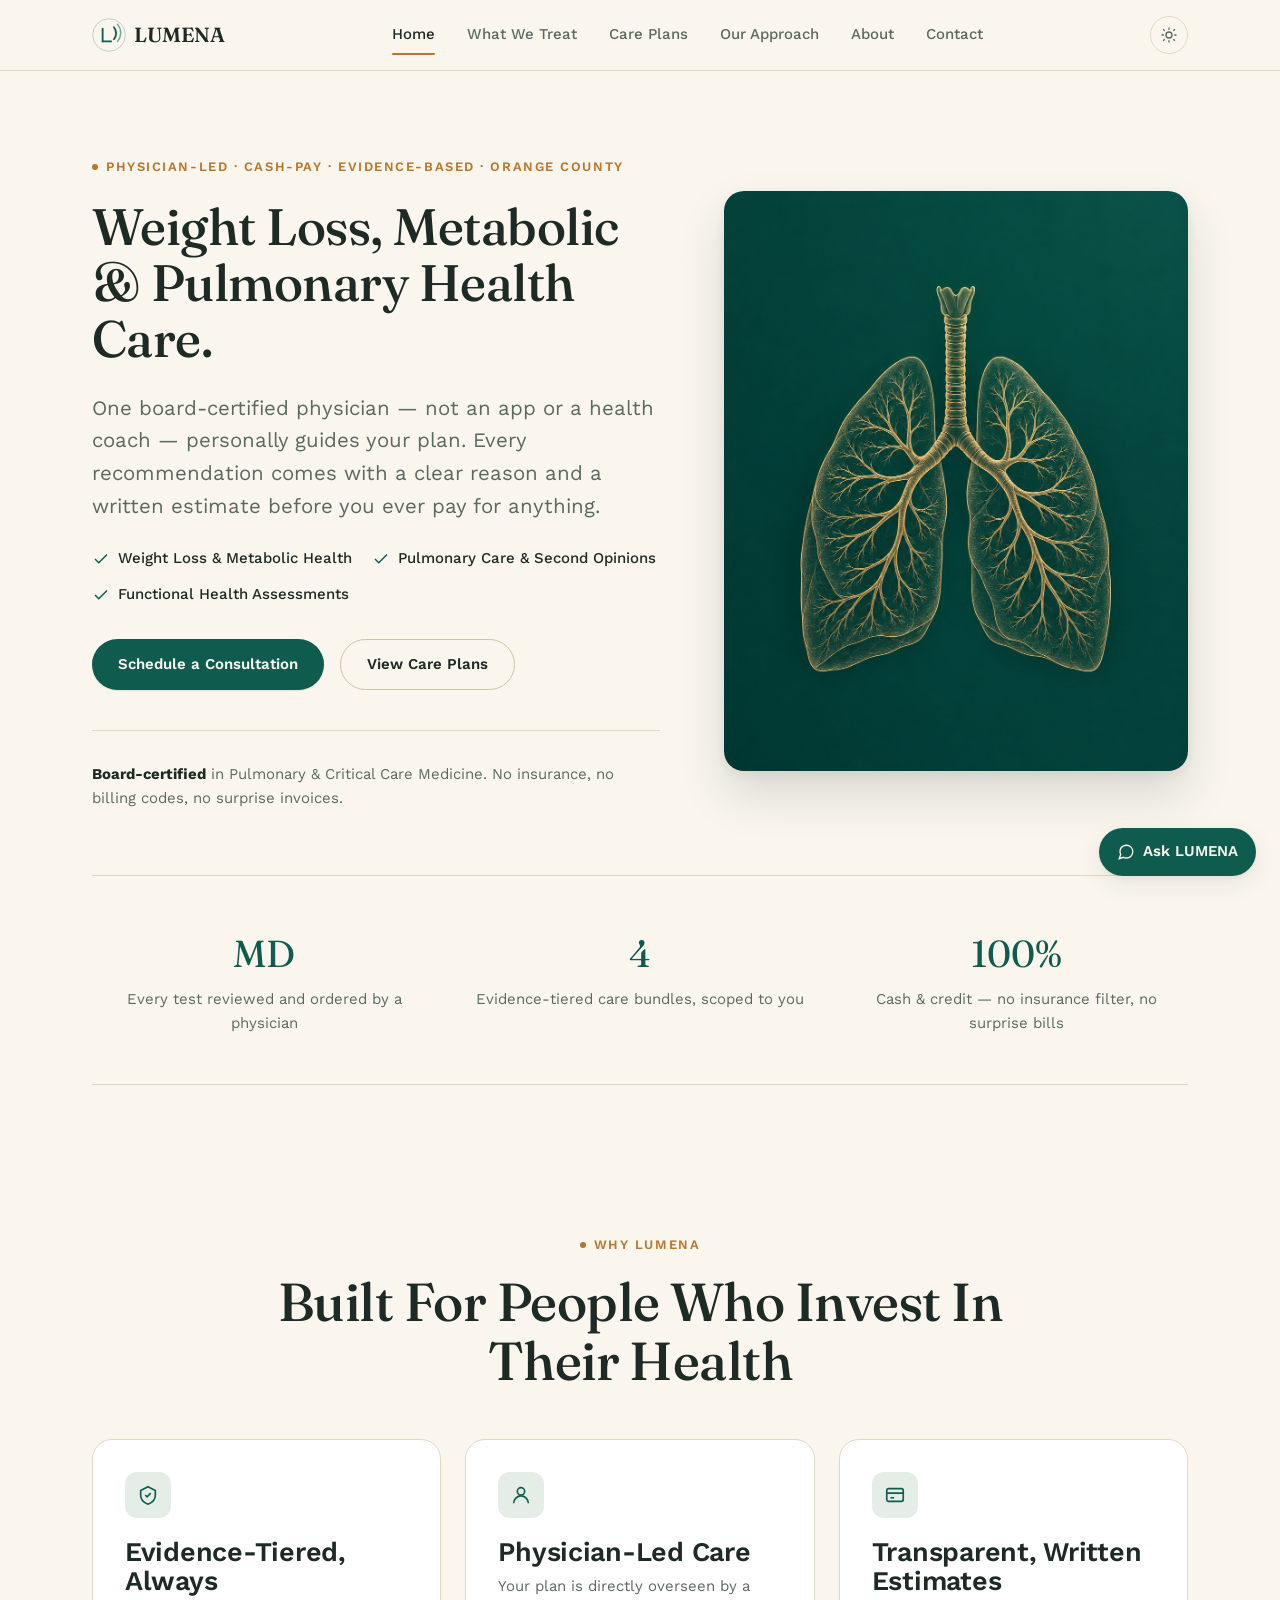
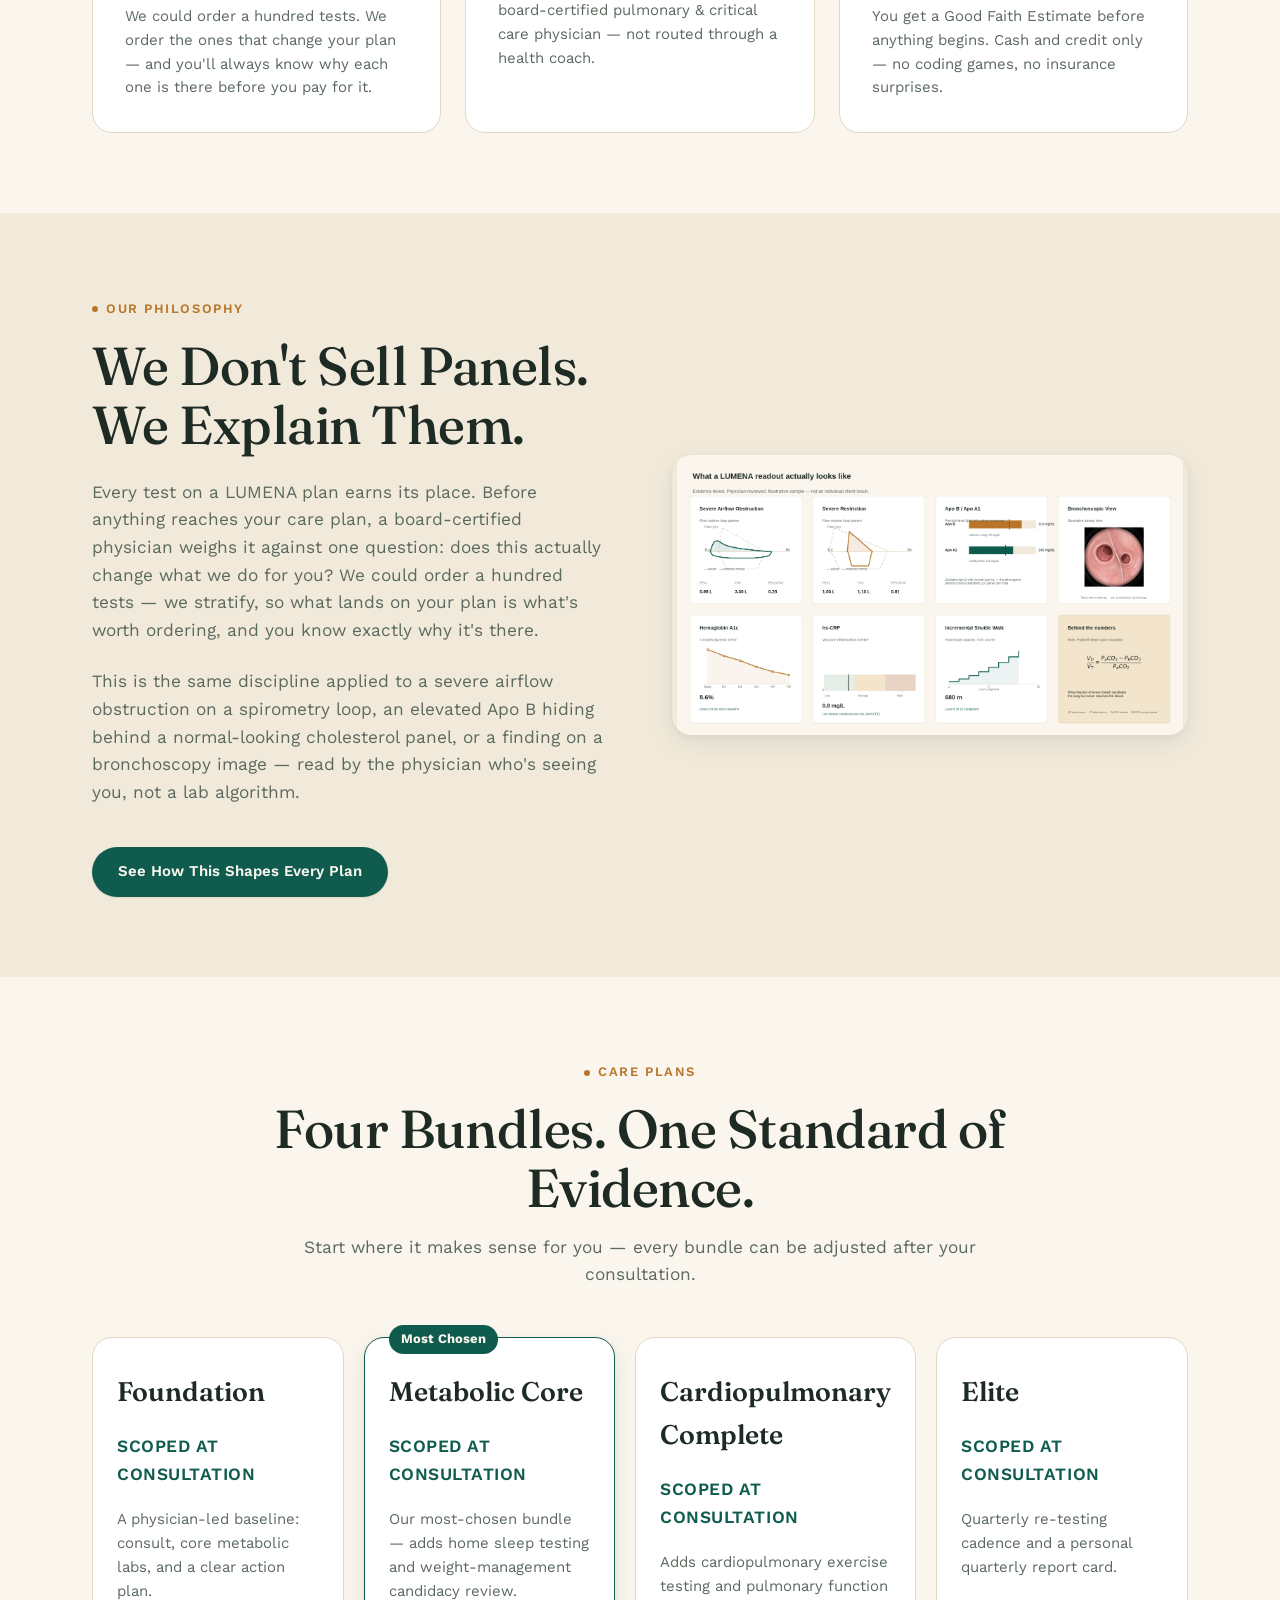
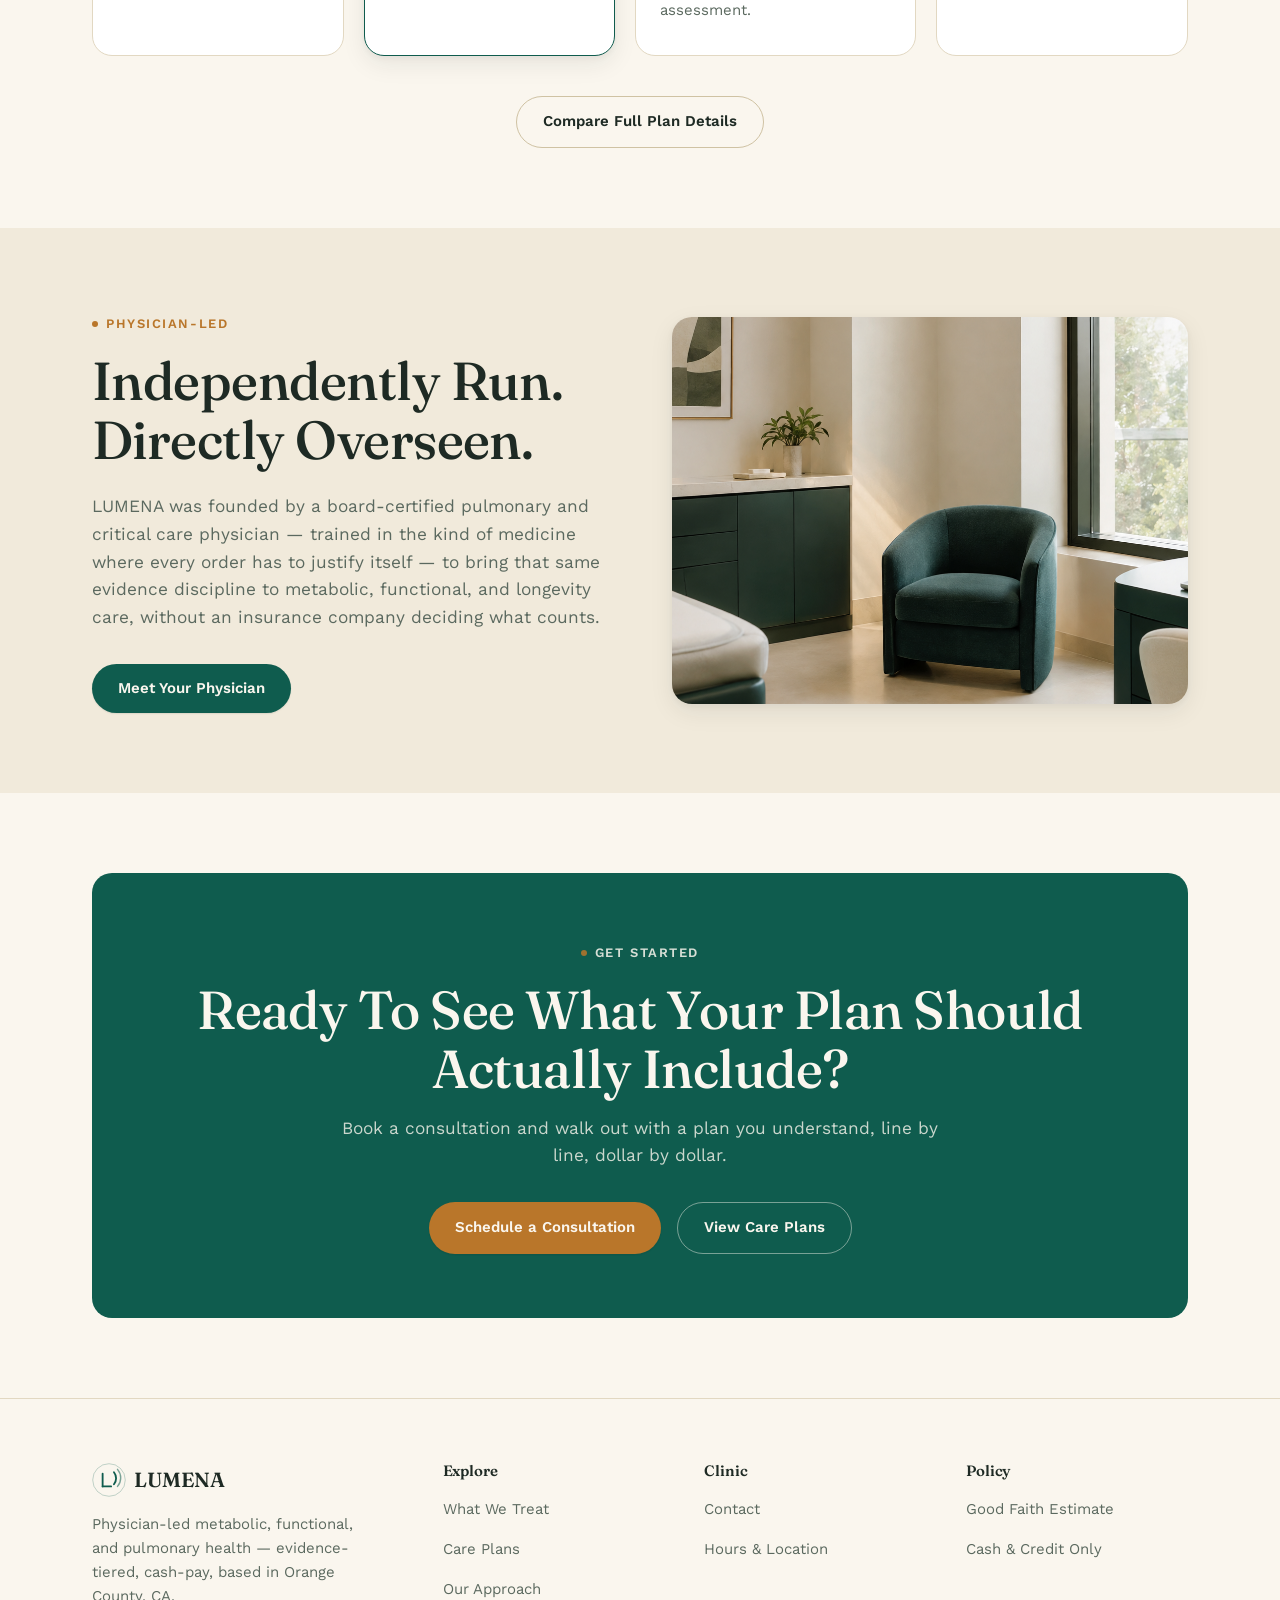
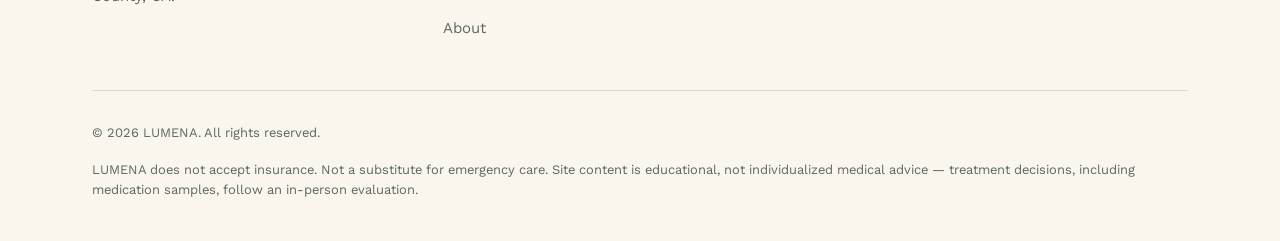
==== index.html @ ce904d89 "Remove overpromised 'priority scheduling & direct physician access' claim from Elite plan (homepage " ====
<!DOCTYPE html>
<html lang="en">
<head>
<meta charset="UTF-8">
<meta name="viewport" content="width=device-width, initial-scale=1.0">
<title>LUMENA — MD-Led, Evidence-Tiered Metabolic &amp; Pulmonary Health, Orange County</title>
<meta name="description" content="LUMENA is a physician-led, cash-pay metabolic, functional, and pulmonary health clinic in Orange County, CA. Every test is reviewed by a physician and has to earn its place on your plan — evidence-tiered, never a blanket panel.">
<link rel="icon" href="data:image/svg+xml,%3Csvg xmlns='http://www.w3.org/2000/svg' viewBox='0 0 48 48'%3E%3Crect width='48' height='48' rx='10' fill='%230F5C4E'/%3E%3Cpath d='M15 33V15' stroke='%23FAF6EE' stroke-width='3' stroke-linecap='round'/%3E%3Cpath d='M15 33H27' stroke='%23FAF6EE' stroke-width='3' stroke-linecap='round'/%3E%3Cpath d='M31 13c4 5 4 12 0 17' stroke='%23FAF6EE' stroke-width='3' stroke-linecap='round'/%3E%3Cpath d='M36 9c6 7 6 17 0 24' stroke='%23FAF6EE' stroke-width='2.4' stroke-linecap='round' opacity='.6'/%3E%3C/svg%3E">
<link rel="preconnect" href="https://fonts.googleapis.com">
<link rel="preconnect" href="https://fonts.gstatic.com" crossorigin>
<link rel="stylesheet" href="./base.css">
<link rel="stylesheet" href="./style.css">
</head>
<body>
<a href="#main" class="skip-link">Skip to content</a>

<header class="site-header">
  <div class="container nav">
    <a href="./index.html" class="brand" aria-label="LUMENA home">
      <svg viewBox="0 0 48 48" fill="none" aria-hidden="true"><circle cx="24" cy="24" r="23" stroke="currentColor" stroke-width="1.4" opacity="0.25"/><path d="M15 33V15" stroke="currentColor" stroke-width="2.6" stroke-linecap="round"/><path d="M15 33H27" stroke="currentColor" stroke-width="2.6" stroke-linecap="round"/><path d="M31 13c4 5 4 12 0 17" stroke="currentColor" stroke-width="2.6" stroke-linecap="round"/><path d="M36 9c6 7 6 17 0 24" stroke="currentColor" stroke-width="2" stroke-linecap="round" opacity="0.55"/></svg>
      LUMENA
    </a>
    <nav class="nav-links" aria-label="Primary">
      <a href="./index.html" aria-current="page">Home</a>
      <a href="./programs.html">What We Treat</a>
      <a href="./services.html">Care Plans</a>
      <a href="./approach.html">Our Approach</a>
      <a href="./about.html">About</a>
      <a href="./contact.html">Contact</a>
    </nav>
    <div class="nav-right">
      <button class="theme-toggle" aria-label="Toggle dark mode">
        <svg class="icon-sun" viewBox="0 0 24 24" fill="none" stroke="currentColor" stroke-width="1.8"><circle cx="12" cy="12" r="4"/><path d="M12 2v3M12 19v3M4.2 4.2l2.1 2.1M17.7 17.7l2.1 2.1M2 12h3M19 12h3M4.2 19.8l2.1-2.1M17.7 6.3l2.1-2.1"/></svg>
        <svg class="icon-moon" viewBox="0 0 24 24" fill="none" stroke="currentColor" stroke-width="1.8"><path d="M21 12.5A8.5 8.5 0 1 1 11.5 3a7 7 0 0 0 9.5 9.5Z"/></svg>
      </button>
      <button class="nav-toggle" aria-label="Toggle menu">
        <svg viewBox="0 0 24 24" fill="none" stroke="currentColor" stroke-width="1.8"><path d="M3 6h18M3 12h18M3 18h18"/></svg>
      </button>
    </div>
  </div>
</header>

<main id="main">

  <!-- HERO -->
  <section class="hero">
    <div class="container hero-grid">
      <div>
        <span class="eyebrow">Physician-Led · Cash-Pay · Evidence-Based · Orange County</span>
        <h1 style="font-size: clamp(2.1rem, 1.6rem + 2vw, 3.2rem);">Weight Loss, Metabolic &amp; Pulmonary Health Care.</h1>
        <p class="lede">One board-certified physician — not an app or a health coach — personally guides your plan. Every recommendation comes with a clear reason and a written estimate before you ever pay for anything.</p>
        <ul class="hero-focus">
          <li><svg viewBox="0 0 24 24" fill="none" stroke="currentColor" stroke-width="2"><path d="M20 6L9 17l-5-5"/></svg>Weight Loss &amp; Metabolic Health</li>
          <li><svg viewBox="0 0 24 24" fill="none" stroke="currentColor" stroke-width="2"><path d="M20 6L9 17l-5-5"/></svg>Pulmonary Care &amp; Second Opinions</li>
          <li><svg viewBox="0 0 24 24" fill="none" stroke="currentColor" stroke-width="2"><path d="M20 6L9 17l-5-5"/></svg>Functional Health Assessments</li>
        </ul>
        <div class="hero-actions">
          <a href="./contact.html" class="btn btn-primary">Schedule a Consultation</a>
          <a href="./services.html" class="btn btn-ghost">View Care Plans</a>
        </div>
        <div class="hero-note">
          <span><strong>Board-certified</strong> in Pulmonary &amp; Critical Care Medicine. No insurance, no billing codes, no surprise invoices.</span>
        </div>
      </div>
      <div class="hero-visual">
        <img src="./assets/hero-lung-art.png" alt="Elegant gold line-art illustration of the human lungs and bronchial tree on a deep teal background" loading="eager">
      </div>
    </div>
  </section>

  <!-- STATS -->
  <section style="padding-block: 0 var(--space-16);">
    <div class="container">
      <div class="stat-strip">
        <div class="stat"><div class="stat-num">MD</div><div class="stat-label">Every test reviewed and ordered by a physician</div></div>
        <div class="stat"><div class="stat-num">4</div><div class="stat-label">Evidence-tiered care bundles, scoped to you</div></div>
        <div class="stat"><div class="stat-num">100%</div><div class="stat-label">Cash &amp; credit — no insurance filter, no surprise bills</div></div>
      </div>
    </div>
  </section>

  <!-- WHY LUMENA -->
  <section>
    <div class="container">
      <div class="section-head center">
        <span class="eyebrow">Why LUMENA</span>
        <h2>Built For People Who Invest In Their Health</h2>
      </div>
      <div class="card-grid">
        <div class="info-card reveal">
          <div class="icon-wrap"><svg viewBox="0 0 24 24" fill="none" stroke="currentColor" stroke-width="1.8"><path d="M9 12l2 2 4-4M12 3l8 4v5c0 5-3.5 8.5-8 10-4.5-1.5-8-5-8-10V7l8-4Z"/></svg></div>
          <h3>Evidence-Tiered, Always</h3>
          <p>We could order a hundred tests. We order the ones that change your plan — and you'll always know why each one is there before you pay for it.</p>
        </div>
        <div class="info-card reveal">
          <div class="icon-wrap"><svg viewBox="0 0 24 24" fill="none" stroke="currentColor" stroke-width="1.8"><circle cx="12" cy="8" r="4"/><path d="M4 21c0-4.4 3.6-8 8-8s8 3.6 8 8"/></svg></div>
          <h3>Physician-Led Care</h3>
          <p>Your plan is directly overseen by a board-certified pulmonary &amp; critical care physician — not routed through a health coach.</p>
        </div>
        <div class="info-card reveal">
          <div class="icon-wrap"><svg viewBox="0 0 24 24" fill="none" stroke="currentColor" stroke-width="1.8"><rect x="3" y="5" width="18" height="14" rx="2"/><path d="M3 10h18M7 15h4"/></svg></div>
          <h3>Transparent, Written Estimates</h3>
          <p>You get a Good Faith Estimate before anything begins. Cash and credit only — no coding games, no insurance surprises.</p>
        </div>
      </div>
    </div>
  </section>

  <!-- EVIDENCE TIER PHILOSOPHY -->
  <section style="background: var(--surface-2);">
    <div class="container split">
      <div>
        <span class="eyebrow">Our Philosophy</span>
        <h2 class="mt-4">We Don't Sell Panels. We Explain Them.</h2>
        <p class="mt-6">Every test on a LUMENA plan earns its place. Before anything reaches your care plan, a board-certified physician weighs it against one question: does this actually change what we do for you? We could order a hundred tests — we stratify, so what lands on your plan is what's worth ordering, and you know exactly why it's there.</p>
        <p class="mt-6">This is the same discipline applied to a severe airflow obstruction on a spirometry loop, an elevated Apo B hiding behind a normal-looking cholesterol panel, or a finding on a bronchoscopy image — read by the physician who's seeing you, not a lab algorithm.</p>
        <a href="./approach.html" class="btn btn-primary mt-10">See How This Shapes Every Plan</a>
      </div>
      <div class="split-media evidence-visual-media">
        <img src="./assets/evidence-tiers-visual.png" alt="Sample LUMENA evidence-tiered readout showing severe airflow obstruction and severe restriction spirometry loops, an Apo B / Apo A1 panel, a bronchoscopic airway view, hemoglobin A1c trend, hs-CRP, shuttle walk distance, and the Bohr–Enghoff dead-space equation" loading="lazy">
      </div>
    </div>
  </section>

  <!-- PLANS PREVIEW -->
  <section>
    <div class="container">
      <div class="section-head center">
        <span class="eyebrow">Care Plans</span>
        <h2>Four Bundles. One Standard of Evidence.</h2>
        <p class="mt-4" style="margin-inline:auto; text-align:center;">Start where it makes sense for you — every bundle can be adjusted after your consultation.</p>
      </div>
      <div class="plans-grid">
        <div class="plan-card reveal">
          <div class="plan-name">Foundation</div>
          <div class="plan-price">Scoped at consultation</div>
          <p class="plan-desc">A physician-led baseline: consult, core metabolic labs, and a clear action plan.</p>
        </div>
        <div class="plan-card featured reveal">
          <div class="plan-name">Metabolic Core</div>
          <div class="plan-price">Scoped at consultation</div>
          <p class="plan-desc">Our most-chosen bundle — adds home sleep testing and weight-management candidacy review.</p>
        </div>
        <div class="plan-card reveal">
          <div class="plan-name">Cardiopulmonary Complete</div>
          <div class="plan-price">Scoped at consultation</div>
          <p class="plan-desc">Adds cardiopulmonary exercise testing and pulmonary function assessment.</p>
        </div>
        <div class="plan-card reveal">
          <div class="plan-name">Elite</div>
          <div class="plan-price">Scoped at consultation</div>
          <p class="plan-desc">Quarterly re-testing cadence and a personal quarterly report card.</p>
        </div>
      </div>
      <div class="text-center mt-10">
        <a href="./services.html" class="btn btn-ghost">Compare Full Plan Details</a>
      </div>
    </div>
  </section>

  <!-- ABOUT PREVIEW -->
  <section style="background: var(--surface-2);">
    <div class="container split reverse">
      <div class="split-media">
        <img src="./assets/about-room.png" alt="A calm, private consultation room with warm light" loading="lazy">
      </div>
      <div>
        <span class="eyebrow">Physician-Led</span>
        <h2 class="mt-4">Independently Run. Directly Overseen.</h2>
        <p class="mt-6">LUMENA was founded by a board-certified pulmonary and critical care physician — trained in the kind of medicine where every order has to justify itself — to bring that same evidence discipline to metabolic, functional, and longevity care, without an insurance company deciding what counts.</p>
        <a href="./about.html" class="btn btn-primary mt-8">Meet Your Physician</a>
      </div>
    </div>
  </section>

  <!-- CTA -->
  <section>
    <div class="container">
      <div class="cta-band">
        <span class="eyebrow" style="color: var(--on-primary); opacity:0.85;">Get Started</span>
        <h2 class="mt-4">Ready To See What Your Plan Should Actually Include?</h2>
        <p class="mt-4">Book a consultation and walk out with a plan you understand, line by line, dollar by dollar.</p>
        <div class="hero-actions">
          <a href="./contact.html" class="btn btn-accent">Schedule a Consultation</a>
          <a href="./services.html" class="btn btn-ghost">View Care Plans</a>
        </div>
      </div>
    </div>
  </section>

</main>

<footer class="site-footer">
  <div class="container">
    <div class="footer-grid">
      <div class="footer-brand">
        <a href="./index.html" class="brand" aria-label="LUMENA home">
          <svg viewBox="0 0 48 48" fill="none" aria-hidden="true"><circle cx="24" cy="24" r="23" stroke="currentColor" stroke-width="1.4" opacity="0.25"/><path d="M15 33V15" stroke="currentColor" stroke-width="2.6" stroke-linecap="round"/><path d="M15 33H27" stroke="currentColor" stroke-width="2.6" stroke-linecap="round"/><path d="M31 13c4 5 4 12 0 17" stroke="currentColor" stroke-width="2.6" stroke-linecap="round"/><path d="M36 9c6 7 6 17 0 24" stroke="currentColor" stroke-width="2" stroke-linecap="round" opacity="0.55"/></svg>
          LUMENA
        </a>
        <p>Physician-led metabolic, functional, and pulmonary health — evidence-tiered, cash-pay, based in Orange County, CA.</p>
      </div>
      <div class="footer-col">
        <h4>Explore</h4>
        <ul>
            <li><a href="./programs.html">What We Treat</a></li>
        <li><a href="./services.html">Care Plans</a></li>
          <li><a href="./approach.html">Our Approach</a></li>
          <li><a href="./about.html">About</a></li>
        </ul>
      </div>
      <div class="footer-col">
        <h4>Clinic</h4>
        <ul>
          <li><a href="./contact.html">Contact</a></li>
          <li><a href="./contact.html#hours">Hours &amp; Location</a></li>
        </ul>
      </div>
      <div class="footer-col">
        <h4>Policy</h4>
        <ul>
          <li><a href="./contact.html#gfe">Good Faith Estimate</a></li>
          <li><span style="font-size: var(--text-sm); color: var(--text-muted);">Cash &amp; Credit Only</span></li>
        </ul>
      </div>
    </div>
    <div class="footer-bottom">
      <span>© <span data-year>2026</span> LUMENA. All rights reserved.</span>
      <span>LUMENA does not accept insurance. Not a substitute for emergency care. Site content is educational, not individualized medical advice — treatment decisions, including medication samples, follow an in-person evaluation.</span>
    </div>
  </div>
</footer>

<script src="./app.js"></script>
<script data-pplx-inline-edit>
(function () {
  if (window === window.top) return;

  const allowedParentOrigins = ["https://www.perplexity.ai","https://perplexity.ai","https://testing.perplexity.ai","https://staging.perplexity.ai","https://*.preview.i.perplexity.ai","http://perplexity.localhost","http://localhost:1420","http://127.0.0.1:1420","http://localhost:3000","http://127.0.0.1:3000","http://localhost:5173","http://127.0.0.1:5173"];
  const MAX_FONT_BYTES = 500 * 1024;
  const MAX_TOTAL_FONT_BYTES = 2 * 1024 * 1024;
  let scrollForwarding = false;
  let scrollRaf = 0;
  let trustedTopOrigin = null;

  // Allow entries like "https://*.preview.i.perplexity.ai" — the wildcard
  // matches a single DNS label (no dots), so "https://*.foo" cannot stretch
  // across multiple labels.
  function matchesAllowedOrigin(origin) {
    if (!origin) return false;
    for (const entry of allowedParentOrigins) {
      if (!entry.includes("*")) {
        if (entry === origin) return true;
        continue;
      }
      const pattern = new RegExp(
        "^" +
          entry.replace(/[.+?^${}()|[\]\\]/g, "\\$&").replace(/\*/g, "[^.]+") +
          "$",
      );
      if (pattern.test(origin)) return true;
    }
    return false;
  }

  // Trust decision: when the sender is same-origin-visible (event.origin is a
  // real origin like https://www.perplexity.ai) we trust event.origin directly.
  // When event.origin is "null" (opaque broker srcdoc), we fall back to the
  // broker's stamped `parentOrigin` to identify the top window. The fallback
  // is claim-only — we rely on the browser's native `targetOrigin` enforcement
  // on the response path (see postToTrustedTop) to ensure replies can't be
  // delivered to anyone but the actual top window of that claimed origin.
  function getTrustedParentOrigin(event) {
    const forwardedParentOrigin =
      typeof event.data.parentOrigin === "string" ? event.data.parentOrigin : null;
    const parentOrigin = event.origin === "null" ? forwardedParentOrigin : event.origin;
    return matchesAllowedOrigin(parentOrigin) ? parentOrigin : null;
  }

  // All responses go to window.top with targetOrigin = the allowlisted origin.
  // An attacker that iframes us inside their own null-origin broker can claim
  // any parentOrigin they like, but the browser will drop the reply whenever
  // the real top's origin doesn't match — so the screenshot never leaves.
  function postToTrustedTop(message) {
    if (!trustedTopOrigin) return;
    try {
      window.top.postMessage(message, trustedTopOrigin);
    } catch (_error) {}
  }

  function inlineAll(original, clone) {
    if (original.nodeType !== 1 || clone.nodeType !== 1) return;

    try {
      const computedStyle = getComputedStyle(original);
      // cssText on a computed style is the serialized declaration in modern
      // Chromium/Safari — a single read beats enumerating ~400 longhand
      // properties. Firefox returns "" here, so we fall back on empty.
      const serialized = computedStyle.cssText;
      if (serialized) {
        clone.style.cssText = serialized;
      } else {
        const parts = new Array(computedStyle.length);
        for (let index = 0; index < computedStyle.length; index += 1) {
          const property = computedStyle[index];
          parts[index] = `${property}:${computedStyle.getPropertyValue(property)};`;
        }
        clone.style.cssText = parts.join("");
      }
    } catch (_error) {}

    const originalChildren = original.children;
    const clonedChildren = clone.children;
    for (
      let index = 0;
      index < originalChildren.length && index < clonedChildren.length;
      index += 1
    ) {
      inlineAll(originalChildren[index], clonedChildren[index]);
    }
  }

  function extractFontUrl(srcValue) {
    const matches = [
      ...srcValue.matchAll(
        /url\(["']?([^"')]+)["']?\)(?:\s*format\(["']?([^"')]+)["']?\))?/gi,
      ),
    ];
    if (matches.length === 0) return null;
    const woff2 = matches.find((m) => m[2] && m[2].toLowerCase().includes("woff2"));
    if (woff2) return woff2[1];
    const woff = matches.find((m) => m[2] && m[2].toLowerCase().includes("woff"));
    if (woff) return woff[1];
    return matches[0][1];
  }

  // Cache resolved font URL -> data URI across captures. Fonts on a page
  // essentially never change, and a batch run emits multiple captures back to
  // back — without this we'd refetch + re-base64 every time.
  const fontDataUriCache = new Map();
  const SRC_DECLARATION_RE = /src\s*:\s*[^;}]+/i;

  async function fetchAsDataUri(url) {
    if (fontDataUriCache.has(url)) return fontDataUriCache.get(url);
    let dataUri = null;
    try {
      const response = await fetch(url, { mode: "cors", credentials: "omit" });
      if (response.ok) {
        const blob = await response.blob();
        if (blob.size <= MAX_FONT_BYTES) {
          dataUri = await new Promise((resolve) => {
            const reader = new FileReader();
            reader.onloadend = () =>
              resolve(typeof reader.result === "string" ? reader.result : null);
            reader.onerror = () => resolve(null);
            reader.readAsDataURL(blob);
          });
        }
      }
    } catch (_error) {
      dataUri = null;
    }
    fontDataUriCache.set(url, dataUri);
    return dataUri;
  }

  function collectFontFaceRuleTexts() {
    const rules = [];
    for (const sheet of document.styleSheets) {
      let cssRules;
      try {
        cssRules = sheet.cssRules;
      } catch (_error) {
        continue;
      }
      if (!cssRules) continue;
      for (const rule of cssRules) {
        const cssText = rule.cssText || "";
        if (cssText.startsWith("@font-face")) rules.push(cssText);
      }
    }
    return rules;
  }

  async function buildInlinedFontCss() {
    const ruleTexts = collectFontFaceRuleTexts();
    if (ruleTexts.length === 0) return null;

    const resolved = ruleTexts.map((cssText) => {
      if (!SRC_DECLARATION_RE.test(cssText)) return null;
      const srcMatch = cssText.match(/src\s*:\s*([^;}]+)[;}]/i);
      if (!srcMatch) return null;
      const url = extractFontUrl(srcMatch[1]);
      if (!url) return null;
      try {
        return { cssText, url: new URL(url, document.baseURI).href };
      } catch (_error) {
        return null;
      }
    });

    const dataUris = await Promise.all(
      resolved.map((entry) => (entry ? fetchAsDataUri(entry.url) : Promise.resolve(null))),
    );

    const inlined = [];
    let totalBytes = 0;
    for (let index = 0; index < resolved.length; index += 1) {
      const entry = resolved[index];
      const dataUri = dataUris[index];
      if (!entry || !dataUri) continue;
      const approxBytes = dataUri.length * 0.75;
      if (totalBytes + approxBytes > MAX_TOTAL_FONT_BYTES) break;
      totalBytes += approxBytes;
      inlined.push(entry.cssText.replace(SRC_DECLARATION_RE, `src: url("${dataUri}")`));
    }
    return inlined.length > 0 ? inlined.join("\n") : null;
  }

  function stripExternal(clone) {
    const images = clone.querySelectorAll("img");
    for (let index = 0; index < images.length; index += 1) {
      const src = images[index].getAttribute("src");
      if (src && !src.startsWith("data:")) images[index].removeAttribute("src");
    }

    const elements = clone.querySelectorAll("*");
    for (let index = 0; index < elements.length; index += 1) {
      const style = elements[index].style.cssText;
      if (style && style.includes("url(")) {
        elements[index].style.cssText = style.replace(
          /url\(["']?(?!data:)[^)"']*["']?\)/gi,
          "none",
        );
      }
    }
  }

  function emitScroll() {
    scrollRaf = 0;
    if (!scrollForwarding) return;
    postToTrustedTop({
      type: "INLINE_EDIT_SCROLL",
      scrollX: window.scrollX,
      scrollY: window.scrollY,
    });
  }

  window.addEventListener(
    "scroll",
    function () {
      if (!scrollForwarding || scrollRaf) return;
      scrollRaf = requestAnimationFrame(emitScroll);
    },
    { passive: true, capture: true },
  );

  async function handleCaptureRequest(event) {
    const requestId = event.data.requestId;
    const scrollX = window.scrollX;
    const scrollY = window.scrollY;
    const width = window.innerWidth;
    const height = window.innerHeight;

    function postResult(dataUrl) {
      postToTrustedTop({
        type: "INLINE_EDIT_SCREENSHOT_RESULT",
        requestId,
        dataUrl,
        scrollX,
        scrollY,
      });
    }

    try {
      // Wait for any pending web fonts to resolve so both inline metrics and
      // the @font-face inlining below see the same loaded faces.
      if (document.fonts && document.fonts.ready) {
        try {
          await document.fonts.ready;
        } catch (_error) {}
      }

      const clone = document.documentElement.cloneNode(true);
      inlineAll(document.documentElement, clone);

      const removedNodes = clone.querySelectorAll("script,link[rel=\"stylesheet\"],style");
      for (let index = 0; index < removedNodes.length; index += 1) {
        removedNodes[index].remove();
      }

      stripExternal(clone);

      // Re-embed web fonts as data-URI @font-face rules so the SVG rasterizer
      // can resolve them — external font URLs aren't fetched during
      // foreignObject rendering, which would otherwise force a fallback face
      // and change text metrics.
      const inlinedFontCss = await buildInlinedFontCss();
      if (inlinedFontCss) {
        const styleEl = document.createElement("style");
        styleEl.textContent = inlinedFontCss;
        const head = clone.querySelector("head");
        if (head) head.appendChild(styleEl);
        else clone.insertBefore(styleEl, clone.firstChild);
      }

      const html = new XMLSerializer().serializeToString(clone);
      const svg =
        `<svg xmlns="http://www.w3.org/2000/svg" width="${width}" height="${height}">` +
        '<foreignObject width="100%" height="100%">' +
        `<div xmlns="http://www.w3.org/1999/xhtml" style="width:${width}px;height:${height}px;overflow:hidden">` +
        `<div style="position:relative;left:-${scrollX}px;top:-${scrollY}px">` +
        html +
        "</div></div></foreignObject></svg>";
      const svgUrl = `data:image/svg+xml;charset=utf-8,${encodeURIComponent(svg)}`;
      const image = new Image();
      image.onload = function () {
        const canvas = document.createElement("canvas");
        canvas.width = width;
        canvas.height = height;
        canvas.getContext("2d").drawImage(image, 0, 0);
        postResult(canvas.toDataURL("image/png"));
      };
      image.onerror = function () {
        postResult(null);
      };
      image.src = svgUrl;
    } catch (_error) {
      postResult(null);
    }
  }

  window.addEventListener("message", function (event) {
    if (!event.data) return;
    // Only accept messages from the direct parent frame. Blocks sibling /
    // unrelated-window postMessage senders that could otherwise reach us.
    if (event.source !== window.parent) return;

    const trustedParentOrigin = getTrustedParentOrigin(event);
    if (!trustedParentOrigin) return;
    trustedTopOrigin = trustedParentOrigin;

    if (event.data.type === "INLINE_EDIT_SCROLL_START") {
      scrollForwarding = true;
      emitScroll();
      return;
    }

    if (event.data.type === "INLINE_EDIT_SCROLL_STOP") {
      scrollForwarding = false;
      if (scrollRaf) cancelAnimationFrame(scrollRaf);
      scrollRaf = 0;
      return;
    }

    if (event.data.type !== "INLINE_EDIT_CAPTURE_REQUEST") return;

    handleCaptureRequest(event);
  });
})();


</script></body>
</html>
---- base.css ----
/* ===== Base Reset & Foundations ===== */
*, *::before, *::after { box-sizing: border-box; margin: 0; padding: 0; }
html { -webkit-text-size-adjust: 100%; scroll-behavior: smooth; }
body { min-height: 100vh; text-rendering: optimizeLegibility; -webkit-font-smoothing: antialiased; }
img, picture, video, svg { display: block; max-width: 100%; }
img { height: auto; }
a { color: inherit; text-decoration: none; }
button { font: inherit; color: inherit; background: none; border: none; cursor: pointer; }
ul, ol { list-style: none; }
input, textarea { font: inherit; color: inherit; }
:focus-visible { outline: 2px solid var(--primary); outline-offset: 3px; border-radius: 4px; }
.visually-hidden {
  position: absolute; width: 1px; height: 1px; padding: 0; margin: -1px;
  overflow: hidden; clip: rect(0,0,0,0); white-space: nowrap; border: 0;
}
.skip-link {
  position: absolute; left: -9999px; top: 0; z-index: 200;
  background: var(--primary); color: var(--on-primary); padding: 10px 18px; border-radius: 0 0 8px 0;
}
.skip-link:focus { left: 0; }
@media (prefers-reduced-motion: reduce) {
  *, *::before, *::after { animation-duration: 0.01ms !important; animation-iteration-count: 1 !important; transition-duration: 0.01ms !important; scroll-behavior: auto !important; }
}
---- style.css ----
/* ===================================================================
   LUMENA — Design Tokens & Components
   =================================================================== */

@import url('https://fonts.googleapis.com/css2?family=Fraunces:ital,opsz,wght@0,9..144,300;0,9..144,400;0,9..144,500;0,9..144,600;0,9..144,700;1,9..144,400;1,9..144,500&family=Work+Sans:wght@400;500;600;700&display=swap');

:root {
  /* ---- Type ---- */
  --font-display: 'Fraunces', 'Iowan Old Style', Georgia, serif;
  --font-body: 'Work Sans', -apple-system, BlinkMacSystemFont, sans-serif;

  --text-xs: clamp(0.76rem, 0.73rem + 0.1vw, 0.82rem);
  --text-sm: clamp(0.87rem, 0.84rem + 0.12vw, 0.94rem);
  --text-base: clamp(1rem, 0.96rem + 0.15vw, 1.08rem);
  --text-lg: clamp(1.15rem, 1.08rem + 0.25vw, 1.3rem);
  --text-xl: clamp(1.4rem, 1.28rem + 0.5vw, 1.7rem);
  --text-2xl: clamp(1.8rem, 1.55rem + 1vw, 2.4rem);
  --text-3xl: clamp(2.3rem, 1.9rem + 1.8vw, 3.4rem);
  --text-hero: clamp(2.8rem, 2.2rem + 3vw, 4.6rem);

  --leading-tight: 1.1;
  --leading-snug: 1.3;
  --leading-normal: 1.6;
  --leading-relaxed: 1.75;

  /* ---- Spacing (4px base) ---- */
  --space-1: 4px;  --space-2: 8px;  --space-3: 12px; --space-4: 16px;
  --space-5: 20px; --space-6: 24px; --space-8: 32px; --space-10: 40px;
  --space-12: 48px; --space-16: 64px; --space-20: 80px; --space-24: 96px;
  --space-32: 128px;

  --radius-sm: 6px; --radius-md: 12px; --radius-lg: 20px; --radius-full: 999px;

  --container-w: 1160px;

  --ease: cubic-bezier(0.16, 1, 0.3, 1);

  /* ---- Color — Light (default) ---- */
  --bg: #FAF6EE;
  --surface: #FFFFFF;
  --surface-2: #F1EADB;
  --text: #1E2A24;
  --text-muted: #5B695F;
  --border: #E2D8C2;
  --border-strong: #CFC2A3;

  --primary: #0F5C4E;
  --primary-hover: #0B4A3F;
  --primary-tint: #E4EEE7;
  --on-primary: #FAF6EE;

  --accent: #B9762A;
  --accent-hover: #9F6520;
  --accent-tint: #F3E4CC;
  --on-accent: #FAF6EE;

  --shadow-sm: 0 1px 2px rgba(30, 42, 36, 0.06), 0 1px 1px rgba(30, 42, 36, 0.04);
  --shadow-md: 0 8px 24px rgba(30, 42, 36, 0.08), 0 2px 6px rgba(30, 42, 36, 0.05);
  --shadow-lg: 0 24px 48px rgba(30, 42, 36, 0.14), 0 4px 12px rgba(30, 42, 36, 0.06);
}

[data-theme="dark"] {
  --bg: #10160F;
  --surface: #161F1A;
  --surface-2: #1C271F;
  --text: #ECE7DA;
  --text-muted: #A6B0A4;
  --border: #2A362D;
  --border-strong: #3B4A3D;

  --primary: #62B39B;
  --primary-hover: #7FC5AF;
  --primary-tint: #1B2B25;
  --on-primary: #0E1712;

  --accent: #E3A15E;
  --accent-hover: #EDB47A;
  --accent-tint: #2C2318;
  --on-accent: #1B1207;

  --shadow-sm: 0 1px 2px rgba(0, 0, 0, 0.3);
  --shadow-md: 0 8px 24px rgba(0, 0, 0, 0.35);
  --shadow-lg: 0 24px 48px rgba(0, 0, 0, 0.45);
}

body {
  background: var(--bg);
  color: var(--text);
  font-family: var(--font-body);
  font-size: var(--text-base);
  line-height: var(--leading-normal);
  transition: background 0.3s var(--ease), color 0.3s var(--ease);
}

.container {
  width: 100%;
  max-width: var(--container-w);
  margin-inline: auto;
  padding-inline: var(--space-6);
}

@media (min-width: 900px) {
  .container { padding-inline: var(--space-8); }
}

section { padding-block: var(--space-20); }
@media (max-width: 700px) { section { padding-block: var(--space-12); } }

h1, h2, h3, h4 { font-family: var(--font-display); line-height: var(--leading-tight); font-weight: 500; letter-spacing: -0.01em; }
h1 { font-size: var(--text-hero); font-weight: 500; }
h2 { font-size: var(--text-3xl); }
h3 { font-size: var(--text-xl); font-weight: 600; font-family: var(--font-body); }
p { color: var(--text-muted); }
.lede { font-size: var(--text-lg); color: var(--text-muted); max-width: 62ch; }
.eyebrow {
  font-family: var(--font-body); font-size: var(--text-xs); font-weight: 600;
  letter-spacing: 0.12em; text-transform: uppercase; color: var(--accent);
  display: inline-flex; align-items: center; gap: var(--space-2);
}
.eyebrow::before { content: ""; width: 6px; height: 6px; border-radius: 50%; background: var(--accent); }
.prose { max-width: 70ch; }
.prose p + p { margin-top: var(--space-4); }

/* ---- Buttons ---- */
.btn {
  display: inline-flex; align-items: center; justify-content: center; gap: var(--space-2);
  font-weight: 600; font-size: var(--text-sm); padding: 13px 26px; border-radius: var(--radius-full);
  transition: transform 0.2s var(--ease), background 0.2s var(--ease), box-shadow 0.2s var(--ease), border-color 0.2s var(--ease);
  white-space: nowrap;
}
.btn:active { transform: scale(0.97); }
.btn-primary { background: var(--primary); color: var(--on-primary); box-shadow: var(--shadow-sm); }
.btn-primary:hover { background: var(--primary-hover); box-shadow: var(--shadow-md); }
.btn-ghost { background: transparent; color: var(--text); border: 1.5px solid var(--border-strong); }
.btn-ghost:hover { border-color: var(--primary); color: var(--primary); }
.btn-accent { background: var(--accent); color: var(--on-accent); box-shadow: var(--shadow-sm); }
.btn-accent:hover { background: var(--accent-hover); box-shadow: var(--shadow-md); }
.btn-block { width: 100%; }

/* ---- Header / Nav ---- */
.site-header {
  position: sticky; top: 0; z-index: 100; background: color-mix(in srgb, var(--bg) 97%, transparent);
  border-bottom: 1px solid var(--border);
}
.nav {
  display: flex; align-items: center; justify-content: space-between;
  padding-block: var(--space-4);
}
.brand { display: flex; align-items: center; gap: var(--space-2); font-family: var(--font-display); font-size: var(--text-lg); font-weight: 600; color: var(--text); }
.brand svg { width: 34px; height: 34px; color: var(--primary); }
.nav-links { display: flex; align-items: center; gap: var(--space-8); }
.nav-links a { font-size: var(--text-sm); font-weight: 500; color: var(--text-muted); transition: color 0.2s var(--ease); position: relative; }
.nav-links a:hover, .nav-links a[aria-current="page"] { color: var(--text); }
.nav-links a[aria-current="page"]::after { content: ""; position: absolute; left: 0; right: 0; bottom: -8px; height: 2px; background: var(--accent); border-radius: 2px; }
.nav-right { display: flex; align-items: center; gap: var(--space-4); }
.theme-toggle {
  width: 38px; height: 38px; border-radius: 50%; border: 1px solid var(--border);
  display: flex; align-items: center; justify-content: center; color: var(--text-muted);
  transition: border-color 0.2s var(--ease), color 0.2s var(--ease);
}
.theme-toggle:hover { border-color: var(--primary); color: var(--primary); }
.theme-toggle svg { width: 18px; height: 18px; }
.theme-toggle .icon-moon { display: none; }
[data-theme="dark"] .theme-toggle .icon-sun { display: none; }
[data-theme="dark"] .theme-toggle .icon-moon { display: block; }

.nav-toggle { display: none; width: 40px; height: 40px; border-radius: 50%; border: 1px solid var(--border); align-items: center; justify-content: center; }
.nav-toggle svg { width: 20px; height: 20px; }

@media (max-width: 860px) {
  .nav-links {
    position: fixed; inset: 64px 0 0 0; background: var(--bg); flex-direction: column;
    justify-content: flex-start; padding: var(--space-8) var(--space-6); gap: var(--space-6);
    transform: translateY(-8px); opacity: 0; pointer-events: none; transition: opacity 0.25s var(--ease), transform 0.25s var(--ease);
    border-top: 1px solid var(--border);
  }
  .nav-links a { font-size: var(--text-xl); }
  body.menu-open .nav-links { opacity: 1; pointer-events: auto; transform: translateY(0); }
  .nav-toggle { display: flex; }
}

/* ---- Hero ---- */
.hero { padding-block: var(--space-20) var(--space-16); overflow: hidden; }
.hero-grid { display: grid; grid-template-columns: 1.1fr 0.9fr; gap: var(--space-16); align-items: center; }
.hero h1 { margin-block: var(--space-5) var(--space-6); }
.hero-actions { display: flex; gap: var(--space-4); flex-wrap: wrap; margin-top: var(--space-8); }
.hero-visual { position: relative; border-radius: var(--radius-lg); overflow: hidden; box-shadow: var(--shadow-lg); aspect-ratio: 4/5; }
.hero-visual img { width: 100%; height: 100%; object-fit: cover; object-position: 60% 40%; }
.hero-focus { display: flex; flex-wrap: wrap; gap: var(--space-3) var(--space-5); list-style: none; margin: var(--space-6) 0 var(--space-8); padding: 0; }
.hero-focus li { display: flex; align-items: center; gap: var(--space-2); font-size: var(--text-sm); font-weight: 500; color: var(--text); }
.hero-focus svg { width: 18px; height: 18px; color: var(--primary); flex-shrink: 0; }
.hero-note { display: flex; align-items: center; gap: var(--space-3); margin-top: var(--space-10); padding-top: var(--space-8); border-top: 1px solid var(--border); color: var(--text-muted); font-size: var(--text-sm); }
.hero-note strong { color: var(--text); }
@media (max-width: 900px) {
  .hero-grid { grid-template-columns: 1fr; gap: var(--space-10); }
  .hero-visual { order: -1; aspect-ratio: 16/10; }
}

/* ---- Banner (sub-page hero) ---- */
.page-banner { position: relative; padding-block: var(--space-16) var(--space-12); overflow: hidden; }
.page-banner-bg { position: absolute; inset: 0; z-index: -1; }
.page-banner-bg img { width: 100%; height: 100%; object-fit: cover; object-position: 50% 30%; }
.page-banner-bg::after { content: ""; position: absolute; inset: 0; background: linear-gradient(180deg, color-mix(in srgb, var(--bg) 55%, transparent) 0%, var(--bg) 92%); }
.page-banner-content { position: relative; max-width: 60ch; }

/* ---- Sections ---- */
.section-head { max-width: 70ch; margin-bottom: var(--space-12); }
.section-head h2 { margin-top: var(--space-4); }
.section-head.center { margin-inline: auto; text-align: center; }

/* ---- Evidence Tier badges ---- */
.tier-badge {
  display: inline-flex; align-items: center; gap: var(--space-2); font-size: var(--text-xs); font-weight: 700;
  letter-spacing: 0.04em; text-transform: uppercase; padding: 6px 14px; border-radius: var(--radius-full);
}
.tier-badge::before { content: ""; width: 7px; height: 7px; border-radius: 50%; }
.tier-actionable { background: var(--primary-tint); color: var(--primary); }
.tier-actionable::before { background: var(--primary); }
.tier-trackable { background: var(--accent-tint); color: var(--accent); }
.tier-trackable::before { background: var(--accent); }
.tier-exploratory { background: var(--surface-2); color: var(--text-muted); border: 1px solid var(--border-strong); }
.tier-exploratory::before { background: var(--text-muted); }

.tier-grid { display: grid; grid-template-columns: repeat(3, 1fr); gap: var(--space-6); }
.tier-card { background: var(--surface); border: 1px solid var(--border); border-radius: var(--radius-lg); padding: var(--space-8); }
.tier-card h3 { margin-top: var(--space-4); margin-bottom: var(--space-3); }
.tier-card p { font-size: var(--text-sm); }
@media (max-width: 860px) { .tier-grid { grid-template-columns: 1fr; } }

/* ---- Pricing / bundle cards ---- */
.plans-grid { display: grid; grid-template-columns: repeat(4, 1fr); gap: var(--space-5); align-items: stretch; }
.plan-card {
  background: var(--surface); border: 1px solid var(--border); border-radius: var(--radius-lg);
  padding: var(--space-8) var(--space-6); display: flex; flex-direction: column; gap: var(--space-5);
  transition: transform 0.25s var(--ease), box-shadow 0.25s var(--ease), border-color 0.25s var(--ease);
}
.plan-card:hover { transform: translateY(-4px); box-shadow: var(--shadow-md); border-color: var(--border-strong); }
.plan-card.featured { border-color: var(--primary); box-shadow: var(--shadow-md); position: relative; }
.plan-card.featured::before {
  content: "Most Chosen"; position: absolute; top: -13px; left: var(--space-6); background: var(--primary);
  color: var(--on-primary); font-size: var(--text-xs); font-weight: 700; padding: 4px 12px; border-radius: var(--radius-full);
}
.plan-name { font-family: var(--font-display); font-size: var(--text-xl); font-weight: 600; }
.plan-price { font-family: var(--font-body); font-size: var(--text-base); font-weight: 600; color: var(--primary); text-transform: uppercase; letter-spacing: 0.03em; }
.plan-price span { font-family: var(--font-body); font-size: var(--text-sm); color: var(--text-muted); font-weight: 500; text-transform: none; letter-spacing: normal; }
.plan-desc { font-size: var(--text-sm); }
.plan-list { display: flex; flex-direction: column; gap: var(--space-3); flex: 1; }
.plan-list li { display: flex; gap: var(--space-2); align-items: flex-start; font-size: var(--text-sm); color: var(--text); }
.plan-list li svg { width: 16px; height: 16px; flex-shrink: 0; margin-top: 3px; color: var(--primary); }
.plan-tiers { display: flex; gap: var(--space-2); flex-wrap: wrap; }
@media (max-width: 1000px) { .plans-grid { grid-template-columns: repeat(2, 1fr); } }
@media (max-width: 620px) { .plans-grid { grid-template-columns: 1fr; } }

/* ---- Feature / info cards ---- */
.card-grid { display: grid; grid-template-columns: repeat(3, 1fr); gap: var(--space-6); }
.info-card { background: var(--surface); border: 1px solid var(--border); border-radius: var(--radius-lg); padding: var(--space-8); }
.info-card .icon-wrap { width: 46px; height: 46px; border-radius: var(--radius-md); background: var(--primary-tint); color: var(--primary); display: flex; align-items: center; justify-content: center; margin-bottom: var(--space-5); }
.info-card .icon-wrap svg { width: 22px; height: 22px; }
.info-card h3 { margin-bottom: var(--space-2); }
.info-card p { font-size: var(--text-sm); }
@media (max-width: 860px) { .card-grid { grid-template-columns: 1fr; } }

/* ---- Comparison (LUMENA vs. typical GLP-1/peptide clinic) ---- */
.compare-grid { display: grid; grid-template-columns: 1fr 1fr; gap: var(--space-8); margin-top: var(--space-10); }
.compare-card { border-radius: var(--radius-lg); padding: var(--space-8); border: 1px solid var(--border); background: var(--surface); }
.compare-card h3 { font-size: var(--text-lg); }
.compare-card.dim { opacity: 0.72; }
.compare-card.dim h3 { color: var(--text-muted); }
.compare-card.highlight { border-color: var(--primary); box-shadow: var(--shadow-md); position: relative; }
.compare-card.highlight::before { content: "LUMENA"; position: absolute; top: -13px; left: var(--space-8); background: var(--primary); color: var(--on-primary); font-size: var(--text-xs); font-weight: 700; letter-spacing: 0.06em; text-transform: uppercase; padding: 3px 12px; border-radius: 999px; }
.compare-list { display: flex; flex-direction: column; gap: var(--space-4); margin-top: var(--space-6); }
.compare-list li { display: flex; gap: var(--space-3); align-items: flex-start; font-size: var(--text-sm); color: var(--text); }
.compare-list li svg { width: 18px; height: 18px; flex-shrink: 0; margin-top: 2px; }
.compare-card.dim .compare-list li { color: var(--text-muted); }
.compare-card.dim .compare-list li svg { color: var(--text-muted); }
.compare-card.highlight .compare-list li svg { color: var(--primary); }
@media (max-width: 860px) { .compare-grid { grid-template-columns: 1fr; } }

/* ---- Split / media-text sections ---- */
.split { display: grid; grid-template-columns: 1fr 1fr; gap: var(--space-16); align-items: center; }
.split-media { border-radius: var(--radius-lg); overflow: hidden; box-shadow: var(--shadow-md); aspect-ratio: 4/3; }
.split-media img { width: 100%; height: 100%; object-fit: cover; }
.split-media.evidence-visual-media { aspect-ratio: 1.846; background: var(--surface-2); }
.split-media.evidence-visual-media img { object-fit: contain; }
.evidence-showcase { margin: var(--space-8) auto 0; max-width: 980px; background: var(--surface-2); border: 1px solid var(--border-subtle, rgba(0,0,0,0.08)); border-radius: var(--radius-lg); box-shadow: var(--shadow-md); padding: var(--space-4); }
.evidence-showcase img { display: block; width: 100%; height: auto; border-radius: calc(var(--radius-lg) - 6px); }
.evidence-showcase figcaption { text-align: center; font-size: var(--text-sm); color: var(--text-muted); margin-top: var(--space-4); }
@media (max-width: 700px) { .evidence-showcase { padding: var(--space-3); } }
.split.reverse .split-media { order: 2; }
@media (max-width: 900px) { .split, .split.reverse .split-media { grid-template-columns: 1fr; order: unset; } }

/* ---- Stats strip ---- */
.stat-strip { display: grid; grid-template-columns: repeat(3, 1fr); gap: var(--space-8); padding-block: var(--space-12); border-top: 1px solid var(--border); border-bottom: 1px solid var(--border); }
.stat { text-align: center; }
.stat-num { font-family: var(--font-display); font-size: var(--text-2xl); color: var(--primary); }
.stat-label { font-size: var(--text-sm); color: var(--text-muted); margin-top: var(--space-1); }
@media (max-width: 700px) { .stat-strip { grid-template-columns: 1fr; gap: var(--space-6); } }

/* ---- CTA band ---- */
.cta-band { background: var(--primary); color: var(--on-primary); border-radius: var(--radius-lg); padding: var(--space-16); text-align: center; }
.cta-band h2 { color: var(--on-primary); }
.cta-band p { color: color-mix(in srgb, var(--on-primary) 80%, transparent); max-width: 55ch; margin-inline: auto; }
.cta-band .hero-actions { justify-content: center; margin-top: var(--space-8); }
.cta-band .btn-ghost { border-color: color-mix(in srgb, var(--on-primary) 45%, transparent); color: var(--on-primary); }
.cta-band .btn-ghost:hover { border-color: var(--on-primary); }

/* ---- Timeline / process ---- */
.process-list { display: flex; flex-direction: column; }
.process-item { display: grid; grid-template-columns: 60px 1fr; gap: var(--space-6); padding-block: var(--space-6); border-top: 1px solid var(--border); }
.process-item:first-child { border-top: none; }
.process-num { font-family: var(--font-display); font-size: var(--text-xl); color: var(--border-strong); }
.process-item h3 { margin-bottom: var(--space-2); }
.process-item p { font-size: var(--text-sm); }

/* ---- Contact page ---- */
.contact-grid { display: grid; grid-template-columns: 1fr 1fr; gap: var(--space-16); }
.contact-card { background: var(--surface); border: 1px solid var(--border); border-radius: var(--radius-lg); padding: var(--space-8); }
.contact-row { display: flex; gap: var(--space-4); align-items: flex-start; padding-block: var(--space-4); border-top: 1px solid var(--border); }
.contact-row:first-child { border-top: none; padding-top: 0; }
.contact-row .icon-wrap { width: 40px; height: 40px; border-radius: var(--radius-md); background: var(--primary-tint); color: var(--primary); display: flex; align-items: center; justify-content: center; flex-shrink: 0; }
.contact-row .icon-wrap svg { width: 18px; height: 18px; }
.contact-row h4 { font-family: var(--font-body); font-weight: 600; font-size: var(--text-base); margin-bottom: 2px; }
.contact-row p, .contact-row a { font-size: var(--text-sm); }
.contact-row a { color: var(--primary); font-weight: 500; }
.contact-row a:hover { text-decoration: underline; }
.map-frame { border-radius: var(--radius-lg); overflow: hidden; border: 1px solid var(--border); height: 100%; min-height: 320px; }
.map-frame iframe { width: 100%; height: 100%; border: 0; display: block; min-height: 320px; }
@media (max-width: 900px) { .contact-grid { grid-template-columns: 1fr; gap: var(--space-10); } }

/* ---- Lead / inquiry form ---- */
.lead-form .form-row { display: flex; flex-direction: column; gap: var(--space-2); margin-bottom: var(--space-4); }
.lead-form label { font-size: var(--text-sm); font-weight: 600; color: var(--text); }
.lead-form input, .lead-form select, .lead-form textarea {
  font-family: var(--font-body); font-size: var(--text-sm); color: var(--text);
  background: var(--surface-2); border: 1px solid var(--border-strong); border-radius: var(--radius-md);
  padding: 11px 14px; width: 100%; transition: border-color 0.2s var(--ease), box-shadow 0.2s var(--ease);
}
.lead-form input:focus, .lead-form select:focus, .lead-form textarea:focus {
  outline: none; border-color: var(--primary); box-shadow: 0 0 0 3px var(--primary-tint);
}
.lead-form textarea { resize: vertical; min-height: 80px; }
.lead-form button[disabled] { opacity: 0.6; pointer-events: none; }
#lf-status.ok { color: var(--primary); font-weight: 600; }
#lf-status.err { color: #B3423A; font-weight: 600; }

/* ---- Private leads admin table ---- */
.leads-gate { max-width: 420px; margin: var(--space-20) auto; text-align: center; }
.leads-table-wrap { overflow-x: auto; }
table.leads-table { width: 100%; border-collapse: collapse; font-size: var(--text-sm); }
table.leads-table th, table.leads-table td { text-align: left; padding: var(--space-3) var(--space-4); border-bottom: 1px solid var(--border); vertical-align: top; }
table.leads-table th { color: var(--text-muted); font-weight: 600; text-transform: uppercase; font-size: var(--text-xs); letter-spacing: 0.04em; }
table.leads-table tr:hover td { background: var(--surface-2); }

.notice {
  display: flex; gap: var(--space-3); background: var(--accent-tint); border: 1px solid color-mix(in srgb, var(--accent) 30%, var(--border));
  border-radius: var(--radius-md); padding: var(--space-5); font-size: var(--text-sm); color: var(--text);
}
.notice svg { width: 20px; height: 20px; color: var(--accent); flex-shrink: 0; margin-top: 1px; }

/* ---- Footer ---- */
.site-footer { border-top: 1px solid var(--border); padding-block: var(--space-16) var(--space-10); }
.footer-grid { display: grid; grid-template-columns: 1.4fr 1fr 1fr 1fr; gap: var(--space-10); margin-bottom: var(--space-12); }
.footer-brand p { font-size: var(--text-sm); margin-top: var(--space-4); max-width: 32ch; }
.footer-col h4 { font-size: var(--text-sm); font-weight: 600; margin-bottom: var(--space-4); color: var(--text); }
.footer-col ul { display: flex; flex-direction: column; gap: var(--space-3); }
.footer-col a { font-size: var(--text-sm); color: var(--text-muted); transition: color 0.2s var(--ease); }
.footer-col a:hover { color: var(--primary); }
.footer-bottom { display: flex; justify-content: space-between; flex-wrap: wrap; gap: var(--space-4); padding-top: var(--space-8); border-top: 1px solid var(--border); font-size: var(--text-xs); color: var(--text-muted); }
@media (max-width: 860px) { .footer-grid { grid-template-columns: 1fr 1fr; } }
@media (max-width: 560px) { .footer-grid { grid-template-columns: 1fr; } }

/* ---- Utility ---- */
.mt-2 { margin-top: var(--space-2); } .mt-4 { margin-top: var(--space-4); } .mt-6 { margin-top: var(--space-6); }
.mt-8 { margin-top: var(--space-8); } .mt-10 { margin-top: var(--space-10); } .mt-12 { margin-top: var(--space-12); }
.text-center { text-align: center; }
.reveal { opacity: 0; transform: translateY(16px); transition: opacity 0.6s var(--ease), transform 0.6s var(--ease); }
.reveal.is-visible { opacity: 1; transform: translateY(0); }

/* ===== What We Treat — pillar grid ===== */
.pillars-grid { display: grid; grid-template-columns: repeat(2, 1fr); gap: var(--space-6); }
@media (max-width: 760px) { .pillars-grid { grid-template-columns: 1fr; } }
.featured-card { border-color: var(--primary); box-shadow: var(--shadow-md); }
.program-badge {
  display: inline-block; font-size: var(--text-xs); font-weight: 600; letter-spacing: 0.04em;
  text-transform: uppercase; color: var(--primary); background: var(--primary-tint);
  padding: 4px 10px; border-radius: var(--radius-full); margin-bottom: var(--space-3);
}
.program-fineprint { font-size: var(--text-xs); color: var(--text-muted); margin-top: var(--space-3); }

/* ===== FAQ Assistant (scripted, no generative AI — fixed Q&A only) ===== */
.chat-launcher {
  position: fixed; bottom: var(--space-6); right: var(--space-6); z-index: 150;
  display: flex; align-items: center; gap: var(--space-2);
  background: var(--primary); color: var(--on-primary); border-radius: var(--radius-full);
  padding: 12px 18px; box-shadow: var(--shadow-md); font-size: var(--text-sm); font-weight: 600;
  transition: transform 0.2s var(--ease), box-shadow 0.2s var(--ease);
}
.chat-launcher:hover { transform: translateY(-2px); box-shadow: var(--shadow-lg, var(--shadow-md)); }
.chat-launcher svg { width: 18px; height: 18px; }
.chat-panel {
  position: fixed; bottom: calc(var(--space-6) + 62px); right: var(--space-6); z-index: 150;
  width: min(360px, calc(100vw - 2 * var(--space-4))); max-height: min(560px, calc(100vh - 140px));
  background: var(--surface); border: 1px solid var(--border); border-radius: var(--radius-lg);
  box-shadow: var(--shadow-md); display: flex; flex-direction: column; overflow: hidden;
  opacity: 0; transform: translateY(12px) scale(0.98); pointer-events: none;
  transition: opacity 0.18s var(--ease), transform 0.18s var(--ease);
}
.chat-panel.is-open { opacity: 1; transform: translateY(0) scale(1); pointer-events: auto; }
.chat-panel-header { padding: var(--space-4) var(--space-5); border-bottom: 1px solid var(--border); background: var(--surface-2); }
.chat-panel-header strong { display: block; font-size: var(--text-sm); }
.chat-panel-header p { font-size: var(--text-xs); color: var(--text-muted); margin-top: 2px; }
.chat-panel-close { position: absolute; top: 10px; right: 10px; width: 28px; height: 28px; border-radius: 50%; display: flex; align-items: center; justify-content: center; color: var(--text-muted); }
.chat-panel-close:hover { background: var(--border); color: var(--text); }
.chat-body { flex: 1; overflow-y: auto; padding: var(--space-4) var(--space-5); display: flex; flex-direction: column; gap: var(--space-3); }
.chat-msg { font-size: var(--text-sm); line-height: var(--leading-normal); max-width: 92%; padding: 10px 13px; border-radius: var(--radius-md); }
.chat-msg.bot { background: var(--surface-2); align-self: flex-start; }
.chat-msg.user { background: var(--primary-tint); color: var(--primary); align-self: flex-end; font-weight: 500; }
.chat-suggestions { display: flex; flex-direction: column; gap: var(--space-2); padding: 0 var(--space-5) var(--space-3); }
.chat-chip {
  text-align: left; font-size: var(--text-xs); border: 1px solid var(--border-strong); border-radius: var(--radius-md);
  padding: 8px 12px; color: var(--text); transition: border-color 0.15s var(--ease), color 0.15s var(--ease);
}
.chat-chip:hover { border-color: var(--primary); color: var(--primary); }
.chat-input-row { display: flex; gap: var(--space-2); padding: var(--space-3) var(--space-4); border-top: 1px solid var(--border); }
.chat-input {
  flex: 1; border: 1px solid var(--border-strong); border-radius: var(--radius-full); padding: 9px 14px; font-size: var(--text-sm); background: var(--bg);
}
.chat-send { background: var(--primary); color: var(--on-primary); border-radius: var(--radius-full); padding: 9px 16px; font-size: var(--text-sm); font-weight: 600; flex-shrink: 0; }
.chat-send:hover { background: var(--primary-hover); }
.chat-disclaimer { font-size: 10px; line-height: 1.4; color: var(--text-muted); padding: 0 var(--space-5) var(--space-4); }
@media (max-width: 480px) { .chat-launcher span { display: none; } .chat-launcher { padding: 14px; } }
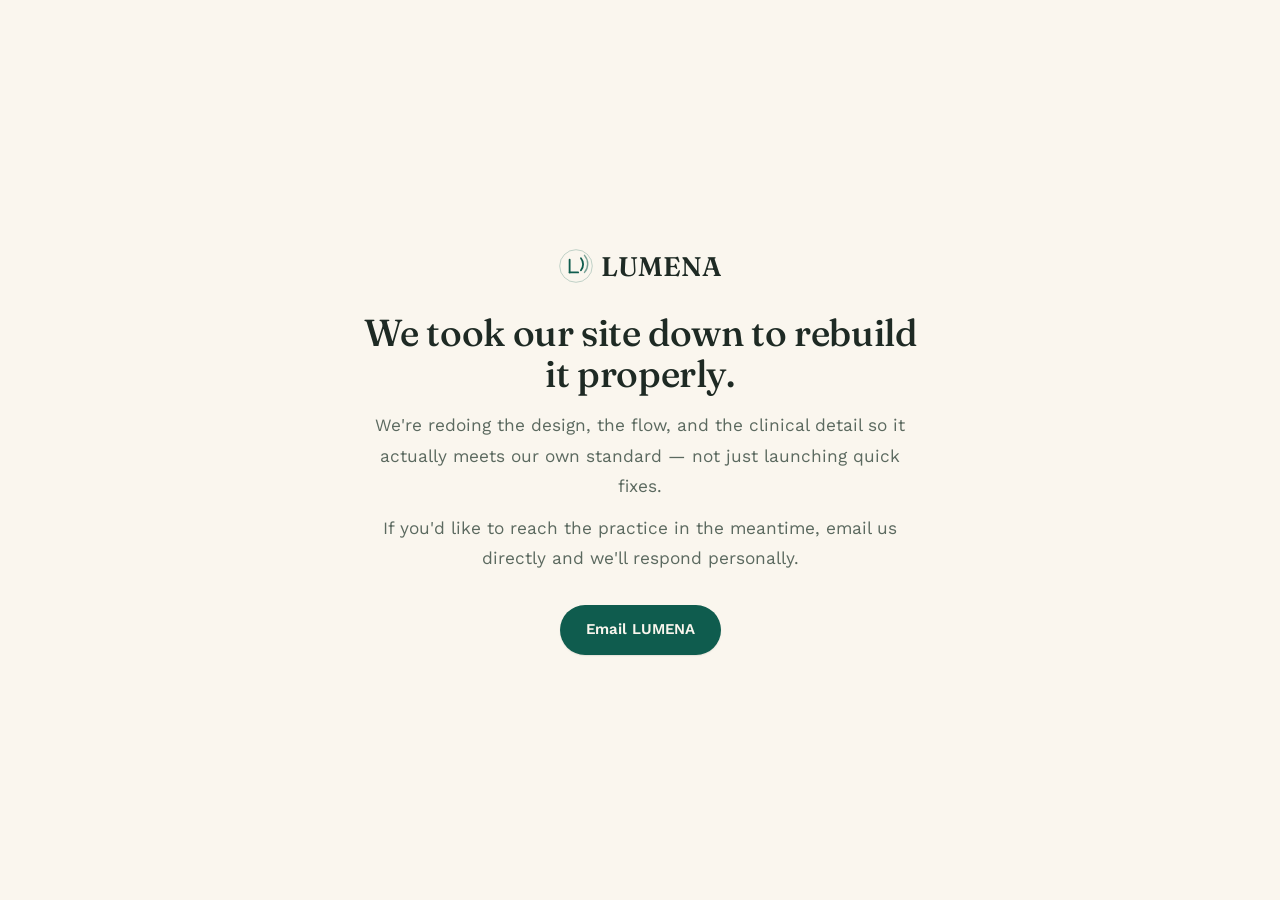
==== commit a5a10240: "Take full site offline for rebuild: replace all public pages with a holding page (direct email conta" ====
--- a/index.html
+++ b/index.html
@@ -3,562 +3,35 @@
 <head>
 <meta charset="UTF-8">
 <meta name="viewport" content="width=device-width, initial-scale=1.0">
-<title>LUMENA — MD-Led, Evidence-Tiered Metabolic &amp; Pulmonary Health, Orange County</title>
-<meta name="description" content="LUMENA is a physician-led, cash-pay metabolic, functional, and pulmonary health clinic in Orange County, CA. Every test is reviewed by a physician and has to earn its place on your plan — evidence-tiered, never a blanket panel.">
+<meta name="robots" content="noindex, nofollow">
+<title>LUMENA — Site Temporarily Offline for a Rebuild</title>
+<meta name="description" content="LUMENA's site is offline while we rebuild it. Email us directly to reach the practice.">
 <link rel="icon" href="data:image/svg+xml,%3Csvg xmlns='http://www.w3.org/2000/svg' viewBox='0 0 48 48'%3E%3Crect width='48' height='48' rx='10' fill='%230F5C4E'/%3E%3Cpath d='M15 33V15' stroke='%23FAF6EE' stroke-width='3' stroke-linecap='round'/%3E%3Cpath d='M15 33H27' stroke='%23FAF6EE' stroke-width='3' stroke-linecap='round'/%3E%3Cpath d='M31 13c4 5 4 12 0 17' stroke='%23FAF6EE' stroke-width='3' stroke-linecap='round'/%3E%3Cpath d='M36 9c6 7 6 17 0 24' stroke='%23FAF6EE' stroke-width='2.4' stroke-linecap='round' opacity='.6'/%3E%3C/svg%3E">
 <link rel="preconnect" href="https://fonts.googleapis.com">
 <link rel="preconnect" href="https://fonts.gstatic.com" crossorigin>
 <link rel="stylesheet" href="./base.css">
 <link rel="stylesheet" href="./style.css">
+<style>
+  .holding-wrap{min-height:100vh;display:flex;align-items:center;justify-content:center;padding:var(--space-6) var(--space-4);text-align:center;}
+  .holding-card{max-width:560px;}
+  .holding-card .brand{justify-content:center;margin-bottom:var(--space-6);font-size:var(--text-xl);}
+  .holding-card h1{font-size:var(--text-2xl);margin-bottom:var(--space-4);}
+  .holding-card p{color:var(--text-muted);margin-bottom:var(--space-3);line-height:var(--leading-relaxed);}
+  .holding-card .btn{margin-top:var(--space-5);}
+</style>
 </head>
 <body>
-<a href="#main" class="skip-link">Skip to content</a>
-
-<header class="site-header">
-  <div class="container nav">
-    <a href="./index.html" class="brand" aria-label="LUMENA home">
-      <svg viewBox="0 0 48 48" fill="none" aria-hidden="true"><circle cx="24" cy="24" r="23" stroke="currentColor" stroke-width="1.4" opacity="0.25"/><path d="M15 33V15" stroke="currentColor" stroke-width="2.6" stroke-linecap="round"/><path d="M15 33H27" stroke="currentColor" stroke-width="2.6" stroke-linecap="round"/><path d="M31 13c4 5 4 12 0 17" stroke="currentColor" stroke-width="2.6" stroke-linecap="round"/><path d="M36 9c6 7 6 17 0 24" stroke="currentColor" stroke-width="2" stroke-linecap="round" opacity="0.55"/></svg>
+<main class="holding-wrap">
+  <div class="holding-card">
+    <a href="./index.html" class="brand" aria-label="LUMENA">
+      <svg viewBox="0 0 48 48" fill="none" aria-hidden="true" width="32" height="32"><circle cx="24" cy="24" r="23" stroke="currentColor" stroke-width="1.4" opacity="0.25"/><path d="M15 33V15" stroke="currentColor" stroke-width="2.6" stroke-linecap="round"/><path d="M15 33H27" stroke="currentColor" stroke-width="2.6" stroke-linecap="round"/><path d="M31 13c4 5 4 12 0 17" stroke="currentColor" stroke-width="2.6" stroke-linecap="round"/><path d="M36 9c6 7 6 17 0 24" stroke="currentColor" stroke-width="2" stroke-linecap="round" opacity="0.55"/></svg>
       LUMENA
     </a>
-    <nav class="nav-links" aria-label="Primary">
-      <a href="./index.html" aria-current="page">Home</a>
-      <a href="./programs.html">What We Treat</a>
-      <a href="./services.html">Care Plans</a>
-      <a href="./approach.html">Our Approach</a>
-      <a href="./about.html">About</a>
-      <a href="./contact.html">Contact</a>
-    </nav>
-    <div class="nav-right">
-      <button class="theme-toggle" aria-label="Toggle dark mode">
-        <svg class="icon-sun" viewBox="0 0 24 24" fill="none" stroke="currentColor" stroke-width="1.8"><circle cx="12" cy="12" r="4"/><path d="M12 2v3M12 19v3M4.2 4.2l2.1 2.1M17.7 17.7l2.1 2.1M2 12h3M19 12h3M4.2 19.8l2.1-2.1M17.7 6.3l2.1-2.1"/></svg>
-        <svg class="icon-moon" viewBox="0 0 24 24" fill="none" stroke="currentColor" stroke-width="1.8"><path d="M21 12.5A8.5 8.5 0 1 1 11.5 3a7 7 0 0 0 9.5 9.5Z"/></svg>
-      </button>
-      <button class="nav-toggle" aria-label="Toggle menu">
-        <svg viewBox="0 0 24 24" fill="none" stroke="currentColor" stroke-width="1.8"><path d="M3 6h18M3 12h18M3 18h18"/></svg>
-      </button>
-    </div>
+    <h1>We took our site down to rebuild it properly.</h1>
+    <p>We're redoing the design, the flow, and the clinical detail so it actually meets our own standard — not just launching quick fixes.</p>
+    <p>If you'd like to reach the practice in the meantime, email us directly and we'll respond personally.</p>
+    <a class="btn btn-primary" href="mailto:lrubio@aparnath.com?subject=LUMENA%20website%20inquiry">Email LUMENA</a>
   </div>
-</header>
-
-<main id="main">
-
-  <!-- HERO -->
-  <section class="hero">
-    <div class="container hero-grid">
-      <div>
-        <span class="eyebrow">Physician-Led · Cash-Pay · Evidence-Based · Orange County</span>
-        <h1 style="font-size: clamp(2.1rem, 1.6rem + 2vw, 3.2rem);">Weight Loss, Metabolic &amp; Pulmonary Health Care.</h1>
-        <p class="lede">One board-certified physician — not an app or a health coach — personally guides your plan. Every recommendation comes with a clear reason and a written estimate before you ever pay for anything.</p>
-        <ul class="hero-focus">
-          <li><svg viewBox="0 0 24 24" fill="none" stroke="currentColor" stroke-width="2"><path d="M20 6L9 17l-5-5"/></svg>Weight Loss &amp; Metabolic Health</li>
-          <li><svg viewBox="0 0 24 24" fill="none" stroke="currentColor" stroke-width="2"><path d="M20 6L9 17l-5-5"/></svg>Pulmonary Care &amp; Second Opinions</li>
-          <li><svg viewBox="0 0 24 24" fill="none" stroke="currentColor" stroke-width="2"><path d="M20 6L9 17l-5-5"/></svg>Functional Health Assessments</li>
-        </ul>
-        <div class="hero-actions">
-          <a href="./contact.html" class="btn btn-primary">Schedule a Consultation</a>
-          <a href="./services.html" class="btn btn-ghost">View Care Plans</a>
-        </div>
-        <div class="hero-note">
-          <span><strong>Board-certified</strong> in Pulmonary &amp; Critical Care Medicine. No insurance, no billing codes, no surprise invoices.</span>
-        </div>
-      </div>
-      <div class="hero-visual">
-        <img src="./assets/hero-lung-art.png" alt="Elegant gold line-art illustration of the human lungs and bronchial tree on a deep teal background" loading="eager">
-      </div>
-    </div>
-  </section>
-
-  <!-- STATS -->
-  <section style="padding-block: 0 var(--space-16);">
-    <div class="container">
-      <div class="stat-strip">
-        <div class="stat"><div class="stat-num">MD</div><div class="stat-label">Every test reviewed and ordered by a physician</div></div>
-        <div class="stat"><div class="stat-num">4</div><div class="stat-label">Evidence-tiered care bundles, scoped to you</div></div>
-        <div class="stat"><div class="stat-num">100%</div><div class="stat-label">Cash &amp; credit — no insurance filter, no surprise bills</div></div>
-      </div>
-    </div>
-  </section>
-
-  <!-- WHY LUMENA -->
-  <section>
-    <div class="container">
-      <div class="section-head center">
-        <span class="eyebrow">Why LUMENA</span>
-        <h2>Built For People Who Invest In Their Health</h2>
-      </div>
-      <div class="card-grid">
-        <div class="info-card reveal">
-          <div class="icon-wrap"><svg viewBox="0 0 24 24" fill="none" stroke="currentColor" stroke-width="1.8"><path d="M9 12l2 2 4-4M12 3l8 4v5c0 5-3.5 8.5-8 10-4.5-1.5-8-5-8-10V7l8-4Z"/></svg></div>
-          <h3>Evidence-Tiered, Always</h3>
-          <p>We could order a hundred tests. We order the ones that change your plan — and you'll always know why each one is there before you pay for it.</p>
-        </div>
-        <div class="info-card reveal">
-          <div class="icon-wrap"><svg viewBox="0 0 24 24" fill="none" stroke="currentColor" stroke-width="1.8"><circle cx="12" cy="8" r="4"/><path d="M4 21c0-4.4 3.6-8 8-8s8 3.6 8 8"/></svg></div>
-          <h3>Physician-Led Care</h3>
-          <p>Your plan is directly overseen by a board-certified pulmonary &amp; critical care physician — not routed through a health coach.</p>
-        </div>
-        <div class="info-card reveal">
-          <div class="icon-wrap"><svg viewBox="0 0 24 24" fill="none" stroke="currentColor" stroke-width="1.8"><rect x="3" y="5" width="18" height="14" rx="2"/><path d="M3 10h18M7 15h4"/></svg></div>
-          <h3>Transparent, Written Estimates</h3>
-          <p>You get a Good Faith Estimate before anything begins. Cash and credit only — no coding games, no insurance surprises.</p>
-        </div>
-      </div>
-    </div>
-  </section>
-
-  <!-- EVIDENCE TIER PHILOSOPHY -->
-  <section style="background: var(--surface-2);">
-    <div class="container split">
-      <div>
-        <span class="eyebrow">Our Philosophy</span>
-        <h2 class="mt-4">We Don't Sell Panels. We Explain Them.</h2>
-        <p class="mt-6">Every test on a LUMENA plan earns its place. Before anything reaches your care plan, a board-certified physician weighs it against one question: does this actually change what we do for you? We could order a hundred tests — we stratify, so what lands on your plan is what's worth ordering, and you know exactly why it's there.</p>
-        <p class="mt-6">This is the same discipline applied to a severe airflow obstruction on a spirometry loop, an elevated Apo B hiding behind a normal-looking cholesterol panel, or a finding on a bronchoscopy image — read by the physician who's seeing you, not a lab algorithm.</p>
-        <a href="./approach.html" class="btn btn-primary mt-10">See How This Shapes Every Plan</a>
-      </div>
-      <div class="split-media evidence-visual-media">
-        <img src="./assets/evidence-tiers-visual.png" alt="Sample LUMENA evidence-tiered readout showing severe airflow obstruction and severe restriction spirometry loops, an Apo B / Apo A1 panel, a bronchoscopic airway view, hemoglobin A1c trend, hs-CRP, shuttle walk distance, and the Bohr–Enghoff dead-space equation" loading="lazy">
-      </div>
-    </div>
-  </section>
-
-  <!-- PLANS PREVIEW -->
-  <section>
-    <div class="container">
-      <div class="section-head center">
-        <span class="eyebrow">Care Plans</span>
-        <h2>Four Bundles. One Standard of Evidence.</h2>
-        <p class="mt-4" style="margin-inline:auto; text-align:center;">Start where it makes sense for you — every bundle can be adjusted after your consultation.</p>
-      </div>
-      <div class="plans-grid">
-        <div class="plan-card reveal">
-          <div class="plan-name">Foundation</div>
-          <div class="plan-price">Scoped at consultation</div>
-          <p class="plan-desc">A physician-led baseline: consult, core metabolic labs, and a clear action plan.</p>
-        </div>
-        <div class="plan-card featured reveal">
-          <div class="plan-name">Metabolic Core</div>
-          <div class="plan-price">Scoped at consultation</div>
-          <p class="plan-desc">Our most-chosen bundle — adds home sleep testing and weight-management candidacy review.</p>
-        </div>
-        <div class="plan-card reveal">
-          <div class="plan-name">Cardiopulmonary Complete</div>
-          <div class="plan-price">Scoped at consultation</div>
-          <p class="plan-desc">Adds cardiopulmonary exercise testing and pulmonary function assessment.</p>
-        </div>
-        <div class="plan-card reveal">
-          <div class="plan-name">Elite</div>
-          <div class="plan-price">Scoped at consultation</div>
-          <p class="plan-desc">Quarterly re-testing cadence and a personal quarterly report card.</p>
-        </div>
-      </div>
-      <div class="text-center mt-10">
-        <a href="./services.html" class="btn btn-ghost">Compare Full Plan Details</a>
-      </div>
-    </div>
-  </section>
-
-  <!-- ABOUT PREVIEW -->
-  <section style="background: var(--surface-2);">
-    <div class="container split reverse">
-      <div class="split-media">
-        <img src="./assets/about-room.png" alt="A calm, private consultation room with warm light" loading="lazy">
-      </div>
-      <div>
-        <span class="eyebrow">Physician-Led</span>
-        <h2 class="mt-4">Independently Run. Directly Overseen.</h2>
-        <p class="mt-6">LUMENA was founded by a board-certified pulmonary and critical care physician — trained in the kind of medicine where every order has to justify itself — to bring that same evidence discipline to metabolic, functional, and longevity care, without an insurance company deciding what counts.</p>
-        <a href="./about.html" class="btn btn-primary mt-8">Meet Your Physician</a>
-      </div>
-    </div>
-  </section>
-
-  <!-- CTA -->
-  <section>
-    <div class="container">
-      <div class="cta-band">
-        <span class="eyebrow" style="color: var(--on-primary); opacity:0.85;">Get Started</span>
-        <h2 class="mt-4">Ready To See What Your Plan Should Actually Include?</h2>
-        <p class="mt-4">Book a consultation and walk out with a plan you understand, line by line, dollar by dollar.</p>
-        <div class="hero-actions">
-          <a href="./contact.html" class="btn btn-accent">Schedule a Consultation</a>
-          <a href="./services.html" class="btn btn-ghost">View Care Plans</a>
-        </div>
-      </div>
-    </div>
-  </section>
-
 </main>
-
-<footer class="site-footer">
-  <div class="container">
-    <div class="footer-grid">
-      <div class="footer-brand">
-        <a href="./index.html" class="brand" aria-label="LUMENA home">
-          <svg viewBox="0 0 48 48" fill="none" aria-hidden="true"><circle cx="24" cy="24" r="23" stroke="currentColor" stroke-width="1.4" opacity="0.25"/><path d="M15 33V15" stroke="currentColor" stroke-width="2.6" stroke-linecap="round"/><path d="M15 33H27" stroke="currentColor" stroke-width="2.6" stroke-linecap="round"/><path d="M31 13c4 5 4 12 0 17" stroke="currentColor" stroke-width="2.6" stroke-linecap="round"/><path d="M36 9c6 7 6 17 0 24" stroke="currentColor" stroke-width="2" stroke-linecap="round" opacity="0.55"/></svg>
-          LUMENA
-        </a>
-        <p>Physician-led metabolic, functional, and pulmonary health — evidence-tiered, cash-pay, based in Orange County, CA.</p>
-      </div>
-      <div class="footer-col">
-        <h4>Explore</h4>
-        <ul>
-            <li><a href="./programs.html">What We Treat</a></li>
-        <li><a href="./services.html">Care Plans</a></li>
-          <li><a href="./approach.html">Our Approach</a></li>
-          <li><a href="./about.html">About</a></li>
-        </ul>
-      </div>
-      <div class="footer-col">
-        <h4>Clinic</h4>
-        <ul>
-          <li><a href="./contact.html">Contact</a></li>
-          <li><a href="./contact.html#hours">Hours &amp; Location</a></li>
-        </ul>
-      </div>
-      <div class="footer-col">
-        <h4>Policy</h4>
-        <ul>
-          <li><a href="./contact.html#gfe">Good Faith Estimate</a></li>
-          <li><span style="font-size: var(--text-sm); color: var(--text-muted);">Cash &amp; Credit Only</span></li>
-        </ul>
-      </div>
-    </div>
-    <div class="footer-bottom">
-      <span>© <span data-year>2026</span> LUMENA. All rights reserved.</span>
-      <span>LUMENA does not accept insurance. Not a substitute for emergency care. Site content is educational, not individualized medical advice — treatment decisions, including medication samples, follow an in-person evaluation.</span>
-    </div>
-  </div>
-</footer>
-
-<script src="./app.js"></script>
-<script data-pplx-inline-edit>
-(function () {
-  if (window === window.top) return;
-
-  const allowedParentOrigins = ["https://www.perplexity.ai","https://perplexity.ai","https://testing.perplexity.ai","https://staging.perplexity.ai","https://*.preview.i.perplexity.ai","http://perplexity.localhost","http://localhost:1420","http://127.0.0.1:1420","http://localhost:3000","http://127.0.0.1:3000","http://localhost:5173","http://127.0.0.1:5173"];
-  const MAX_FONT_BYTES = 500 * 1024;
-  const MAX_TOTAL_FONT_BYTES = 2 * 1024 * 1024;
-  let scrollForwarding = false;
-  let scrollRaf = 0;
-  let trustedTopOrigin = null;
-
-  // Allow entries like "https://*.preview.i.perplexity.ai" — the wildcard
-  // matches a single DNS label (no dots), so "https://*.foo" cannot stretch
-  // across multiple labels.
-  function matchesAllowedOrigin(origin) {
-    if (!origin) return false;
-    for (const entry of allowedParentOrigins) {
-      if (!entry.includes("*")) {
-        if (entry === origin) return true;
-        continue;
-      }
-      const pattern = new RegExp(
-        "^" +
-          entry.replace(/[.+?^${}()|[\]\\]/g, "\\$&").replace(/\*/g, "[^.]+") +
-          "$",
-      );
-      if (pattern.test(origin)) return true;
-    }
-    return false;
-  }
-
-  // Trust decision: when the sender is same-origin-visible (event.origin is a
-  // real origin like https://www.perplexity.ai) we trust event.origin directly.
-  // When event.origin is "null" (opaque broker srcdoc), we fall back to the
-  // broker's stamped `parentOrigin` to identify the top window. The fallback
-  // is claim-only — we rely on the browser's native `targetOrigin` enforcement
-  // on the response path (see postToTrustedTop) to ensure replies can't be
-  // delivered to anyone but the actual top window of that claimed origin.
-  function getTrustedParentOrigin(event) {
-    const forwardedParentOrigin =
-      typeof event.data.parentOrigin === "string" ? event.data.parentOrigin : null;
-    const parentOrigin = event.origin === "null" ? forwardedParentOrigin : event.origin;
-    return matchesAllowedOrigin(parentOrigin) ? parentOrigin : null;
-  }
-
-  // All responses go to window.top with targetOrigin = the allowlisted origin.
-  // An attacker that iframes us inside their own null-origin broker can claim
-  // any parentOrigin they like, but the browser will drop the reply whenever
-  // the real top's origin doesn't match — so the screenshot never leaves.
-  function postToTrustedTop(message) {
-    if (!trustedTopOrigin) return;
-    try {
-      window.top.postMessage(message, trustedTopOrigin);
-    } catch (_error) {}
-  }
-
-  function inlineAll(original, clone) {
-    if (original.nodeType !== 1 || clone.nodeType !== 1) return;
-
-    try {
-      const computedStyle = getComputedStyle(original);
-      // cssText on a computed style is the serialized declaration in modern
-      // Chromium/Safari — a single read beats enumerating ~400 longhand
-      // properties. Firefox returns "" here, so we fall back on empty.
-      const serialized = computedStyle.cssText;
-      if (serialized) {
-        clone.style.cssText = serialized;
-      } else {
-        const parts = new Array(computedStyle.length);
-        for (let index = 0; index < computedStyle.length; index += 1) {
-          const property = computedStyle[index];
-          parts[index] = `${property}:${computedStyle.getPropertyValue(property)};`;
-        }
-        clone.style.cssText = parts.join("");
-      }
-    } catch (_error) {}
-
-    const originalChildren = original.children;
-    const clonedChildren = clone.children;
-    for (
-      let index = 0;
-      index < originalChildren.length && index < clonedChildren.length;
-      index += 1
-    ) {
-      inlineAll(originalChildren[index], clonedChildren[index]);
-    }
-  }
-
-  function extractFontUrl(srcValue) {
-    const matches = [
-      ...srcValue.matchAll(
-        /url\(["']?([^"')]+)["']?\)(?:\s*format\(["']?([^"')]+)["']?\))?/gi,
-      ),
-    ];
-    if (matches.length === 0) return null;
-    const woff2 = matches.find((m) => m[2] && m[2].toLowerCase().includes("woff2"));
-    if (woff2) return woff2[1];
-    const woff = matches.find((m) => m[2] && m[2].toLowerCase().includes("woff"));
-    if (woff) return woff[1];
-    return matches[0][1];
-  }
-
-  // Cache resolved font URL -> data URI across captures. Fonts on a page
-  // essentially never change, and a batch run emits multiple captures back to
-  // back — without this we'd refetch + re-base64 every time.
-  const fontDataUriCache = new Map();
-  const SRC_DECLARATION_RE = /src\s*:\s*[^;}]+/i;
-
-  async function fetchAsDataUri(url) {
-    if (fontDataUriCache.has(url)) return fontDataUriCache.get(url);
-    let dataUri = null;
-    try {
-      const response = await fetch(url, { mode: "cors", credentials: "omit" });
-      if (response.ok) {
-        const blob = await response.blob();
-        if (blob.size <= MAX_FONT_BYTES) {
-          dataUri = await new Promise((resolve) => {
-            const reader = new FileReader();
-            reader.onloadend = () =>
-              resolve(typeof reader.result === "string" ? reader.result : null);
-            reader.onerror = () => resolve(null);
-            reader.readAsDataURL(blob);
-          });
-        }
-      }
-    } catch (_error) {
-      dataUri = null;
-    }
-    fontDataUriCache.set(url, dataUri);
-    return dataUri;
-  }
-
-  function collectFontFaceRuleTexts() {
-    const rules = [];
-    for (const sheet of document.styleSheets) {
-      let cssRules;
-      try {
-        cssRules = sheet.cssRules;
-      } catch (_error) {
-        continue;
-      }
-      if (!cssRules) continue;
-      for (const rule of cssRules) {
-        const cssText = rule.cssText || "";
-        if (cssText.startsWith("@font-face")) rules.push(cssText);
-      }
-    }
-    return rules;
-  }
-
-  async function buildInlinedFontCss() {
-    const ruleTexts = collectFontFaceRuleTexts();
-    if (ruleTexts.length === 0) return null;
-
-    const resolved = ruleTexts.map((cssText) => {
-      if (!SRC_DECLARATION_RE.test(cssText)) return null;
-      const srcMatch = cssText.match(/src\s*:\s*([^;}]+)[;}]/i);
-      if (!srcMatch) return null;
-      const url = extractFontUrl(srcMatch[1]);
-      if (!url) return null;
-      try {
-        return { cssText, url: new URL(url, document.baseURI).href };
-      } catch (_error) {
-        return null;
-      }
-    });
-
-    const dataUris = await Promise.all(
-      resolved.map((entry) => (entry ? fetchAsDataUri(entry.url) : Promise.resolve(null))),
-    );
-
-    const inlined = [];
-    let totalBytes = 0;
-    for (let index = 0; index < resolved.length; index += 1) {
-      const entry = resolved[index];
-      const dataUri = dataUris[index];
-      if (!entry || !dataUri) continue;
-      const approxBytes = dataUri.length * 0.75;
-      if (totalBytes + approxBytes > MAX_TOTAL_FONT_BYTES) break;
-      totalBytes += approxBytes;
-      inlined.push(entry.cssText.replace(SRC_DECLARATION_RE, `src: url("${dataUri}")`));
-    }
-    return inlined.length > 0 ? inlined.join("\n") : null;
-  }
-
-  function stripExternal(clone) {
-    const images = clone.querySelectorAll("img");
-    for (let index = 0; index < images.length; index += 1) {
-      const src = images[index].getAttribute("src");
-      if (src && !src.startsWith("data:")) images[index].removeAttribute("src");
-    }
-
-    const elements = clone.querySelectorAll("*");
-    for (let index = 0; index < elements.length; index += 1) {
-      const style = elements[index].style.cssText;
-      if (style && style.includes("url(")) {
-        elements[index].style.cssText = style.replace(
-          /url\(["']?(?!data:)[^)"']*["']?\)/gi,
-          "none",
-        );
-      }
-    }
-  }
-
-  function emitScroll() {
-    scrollRaf = 0;
-    if (!scrollForwarding) return;
-    postToTrustedTop({
-      type: "INLINE_EDIT_SCROLL",
-      scrollX: window.scrollX,
-      scrollY: window.scrollY,
-    });
-  }
-
-  window.addEventListener(
-    "scroll",
-    function () {
-      if (!scrollForwarding || scrollRaf) return;
-      scrollRaf = requestAnimationFrame(emitScroll);
-    },
-    { passive: true, capture: true },
-  );
-
-  async function handleCaptureRequest(event) {
-    const requestId = event.data.requestId;
-    const scrollX = window.scrollX;
-    const scrollY = window.scrollY;
-    const width = window.innerWidth;
-    const height = window.innerHeight;
-
-    function postResult(dataUrl) {
-      postToTrustedTop({
-        type: "INLINE_EDIT_SCREENSHOT_RESULT",
-        requestId,
-        dataUrl,
-        scrollX,
-        scrollY,
-      });
-    }
-
-    try {
-      // Wait for any pending web fonts to resolve so both inline metrics and
-      // the @font-face inlining below see the same loaded faces.
-      if (document.fonts && document.fonts.ready) {
-        try {
-          await document.fonts.ready;
-        } catch (_error) {}
-      }
-
-      const clone = document.documentElement.cloneNode(true);
-      inlineAll(document.documentElement, clone);
-
-      const removedNodes = clone.querySelectorAll("script,link[rel=\"stylesheet\"],style");
-      for (let index = 0; index < removedNodes.length; index += 1) {
-        removedNodes[index].remove();
-      }
-
-      stripExternal(clone);
-
-      // Re-embed web fonts as data-URI @font-face rules so the SVG rasterizer
-      // can resolve them — external font URLs aren't fetched during
-      // foreignObject rendering, which would otherwise force a fallback face
-      // and change text metrics.
-      const inlinedFontCss = await buildInlinedFontCss();
-      if (inlinedFontCss) {
-        const styleEl = document.createElement("style");
-        styleEl.textContent = inlinedFontCss;
-        const head = clone.querySelector("head");
-        if (head) head.appendChild(styleEl);
-        else clone.insertBefore(styleEl, clone.firstChild);
-      }
-
-      const html = new XMLSerializer().serializeToString(clone);
-      const svg =
-        `<svg xmlns="http://www.w3.org/2000/svg" width="${width}" height="${height}">` +
-        '<foreignObject width="100%" height="100%">' +
-        `<div xmlns="http://www.w3.org/1999/xhtml" style="width:${width}px;height:${height}px;overflow:hidden">` +
-        `<div style="position:relative;left:-${scrollX}px;top:-${scrollY}px">` +
-        html +
-        "</div></div></foreignObject></svg>";
-      const svgUrl = `data:image/svg+xml;charset=utf-8,${encodeURIComponent(svg)}`;
-      const image = new Image();
-      image.onload = function () {
-        const canvas = document.createElement("canvas");
-        canvas.width = width;
-        canvas.height = height;
-        canvas.getContext("2d").drawImage(image, 0, 0);
-        postResult(canvas.toDataURL("image/png"));
-      };
-      image.onerror = function () {
-        postResult(null);
-      };
-      image.src = svgUrl;
-    } catch (_error) {
-      postResult(null);
-    }
-  }
-
-  window.addEventListener("message", function (event) {
-    if (!event.data) return;
-    // Only accept messages from the direct parent frame. Blocks sibling /
-    // unrelated-window postMessage senders that could otherwise reach us.
-    if (event.source !== window.parent) return;
-
-    const trustedParentOrigin = getTrustedParentOrigin(event);
-    if (!trustedParentOrigin) return;
-    trustedTopOrigin = trustedParentOrigin;
-
-    if (event.data.type === "INLINE_EDIT_SCROLL_START") {
-      scrollForwarding = true;
-      emitScroll();
-      return;
-    }
-
-    if (event.data.type === "INLINE_EDIT_SCROLL_STOP") {
-      scrollForwarding = false;
-      if (scrollRaf) cancelAnimationFrame(scrollRaf);
-      scrollRaf = 0;
-      return;
-    }
-
-    if (event.data.type !== "INLINE_EDIT_CAPTURE_REQUEST") return;
-
-    handleCaptureRequest(event);
-  });
-})();
-
-
-</script></body>
+</body>
 </html>
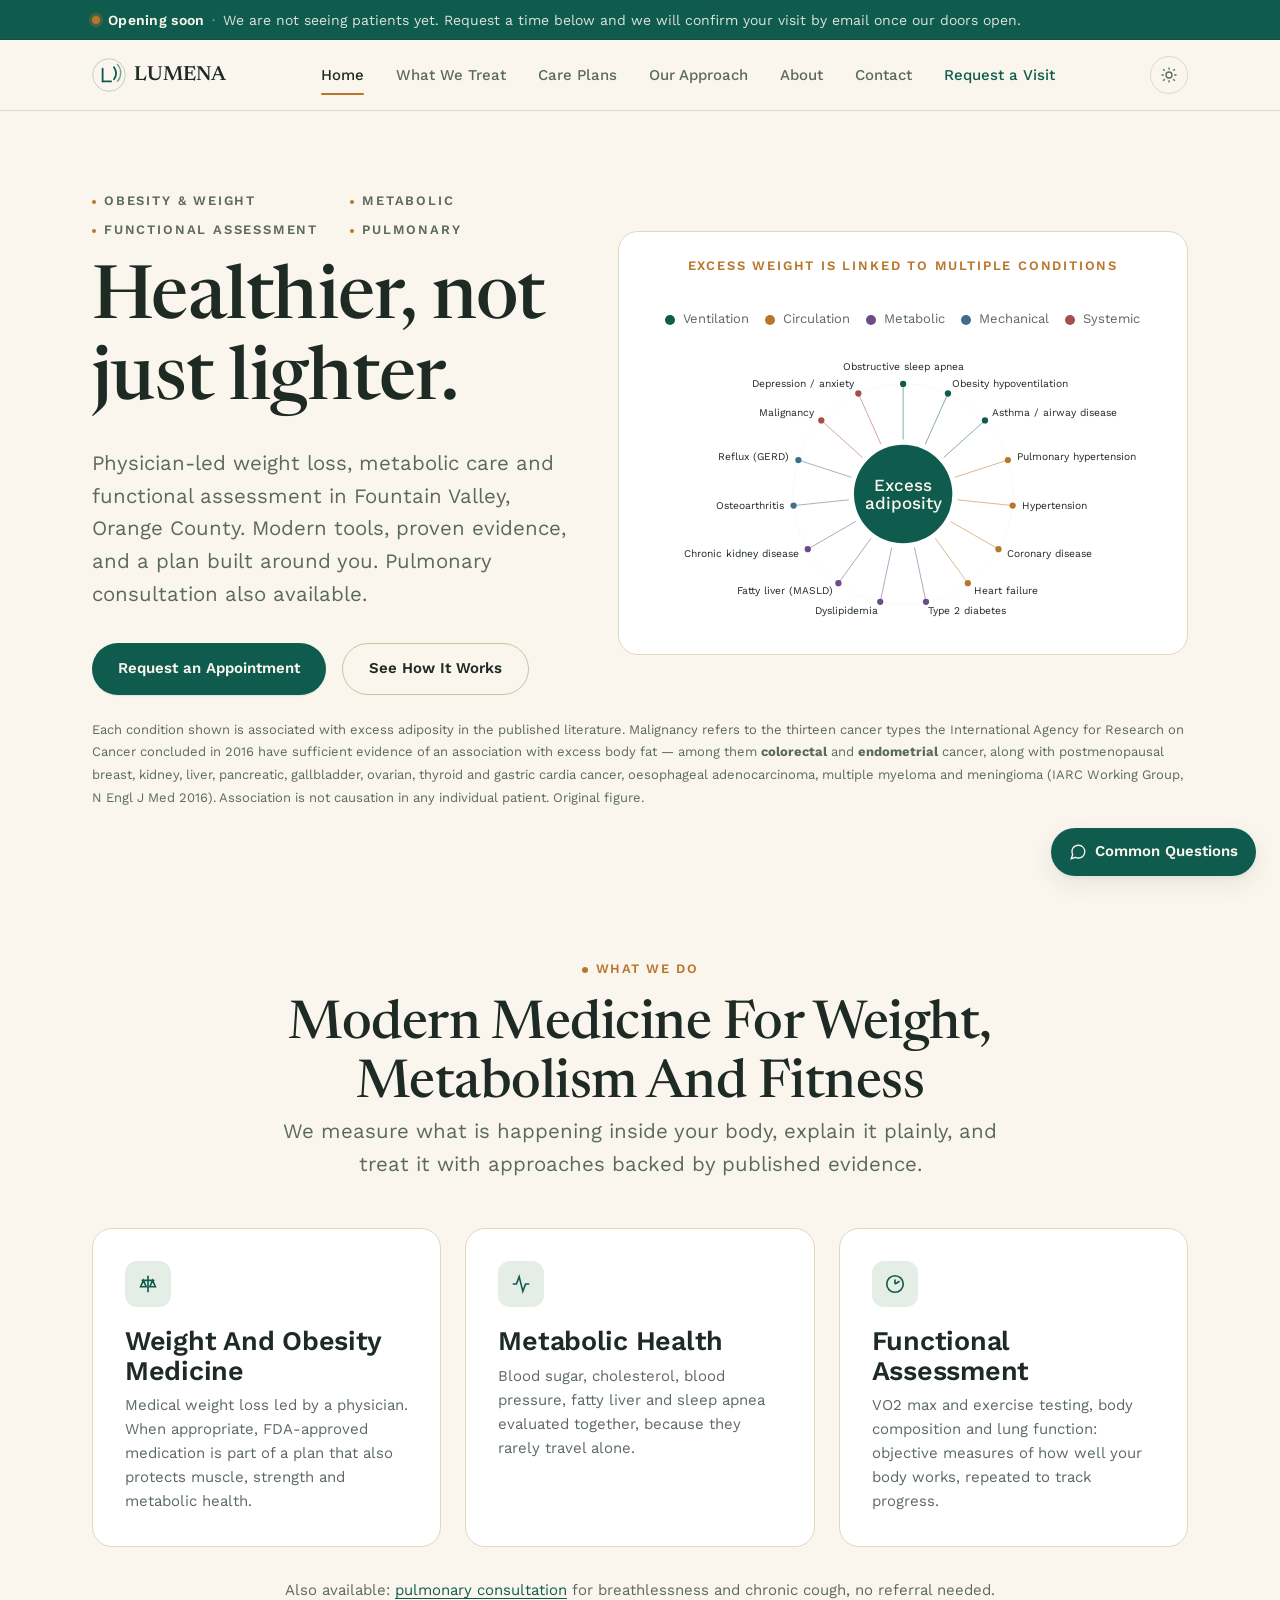
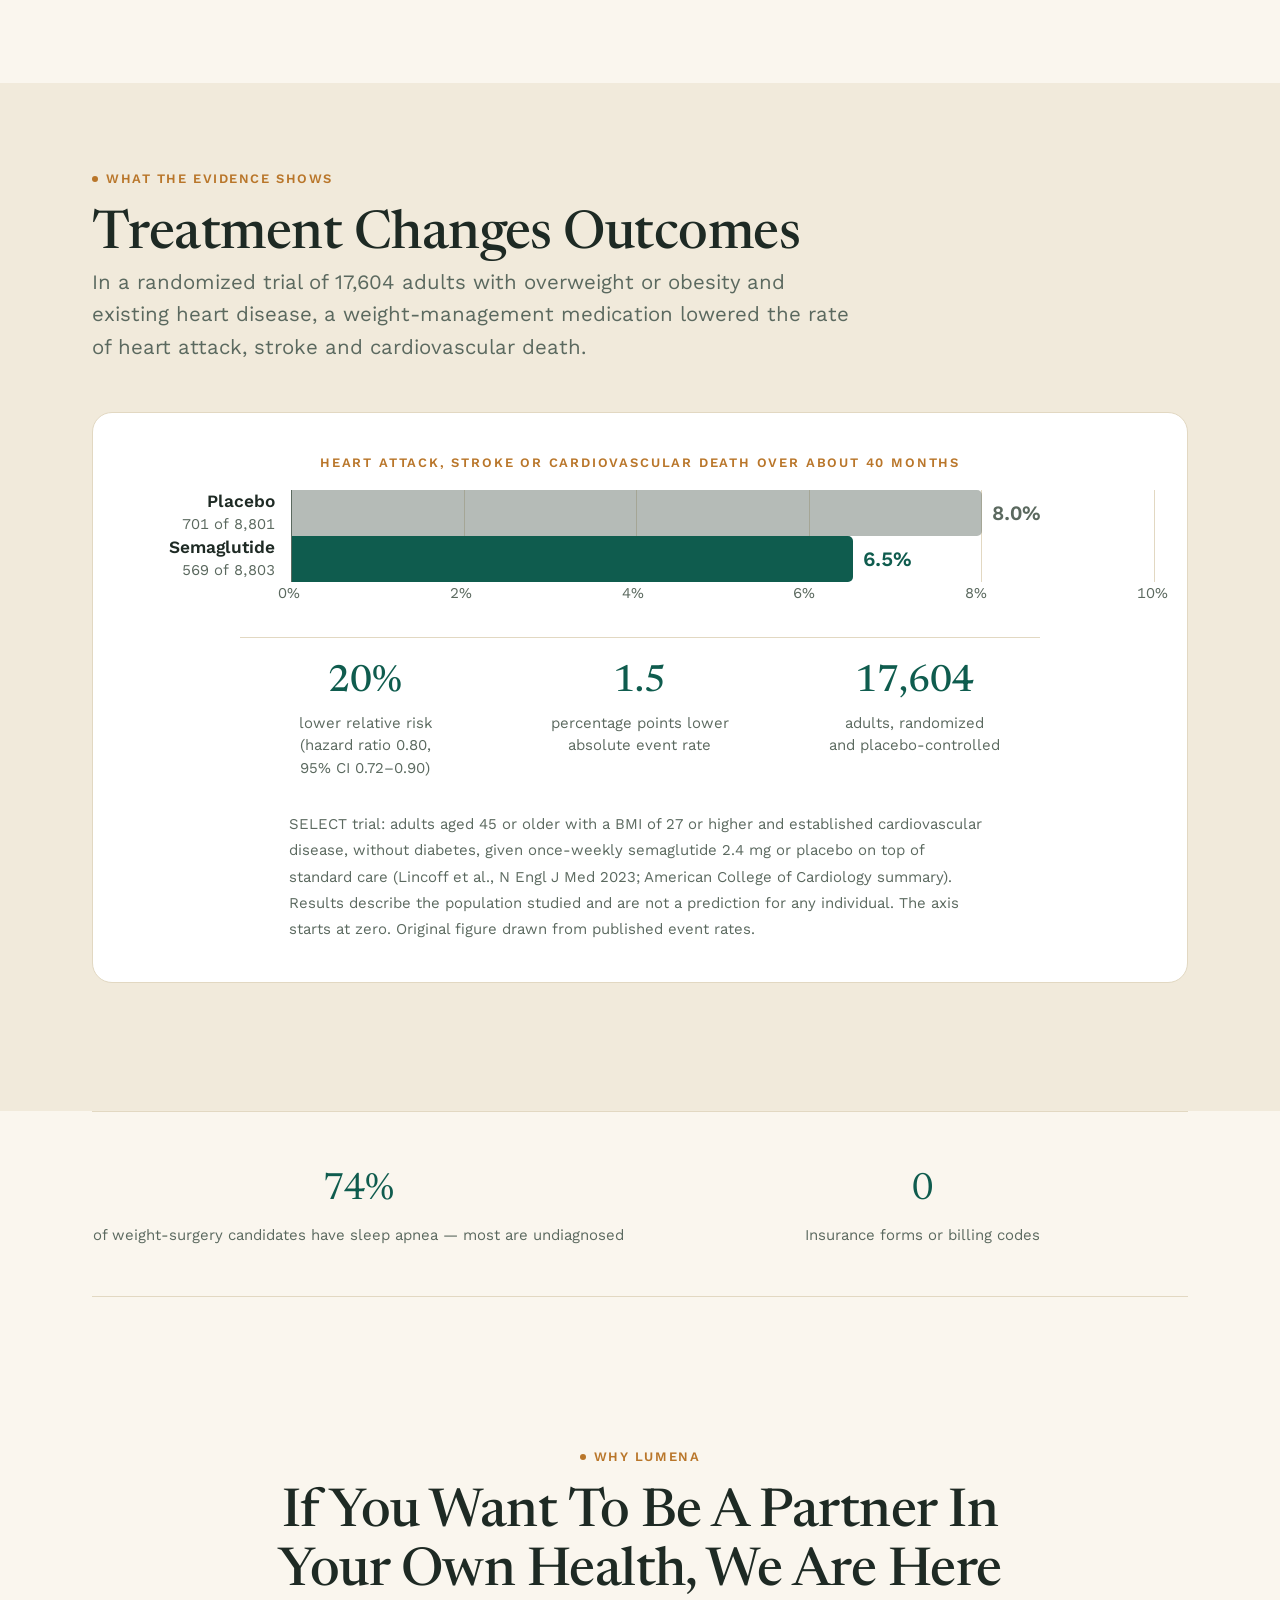
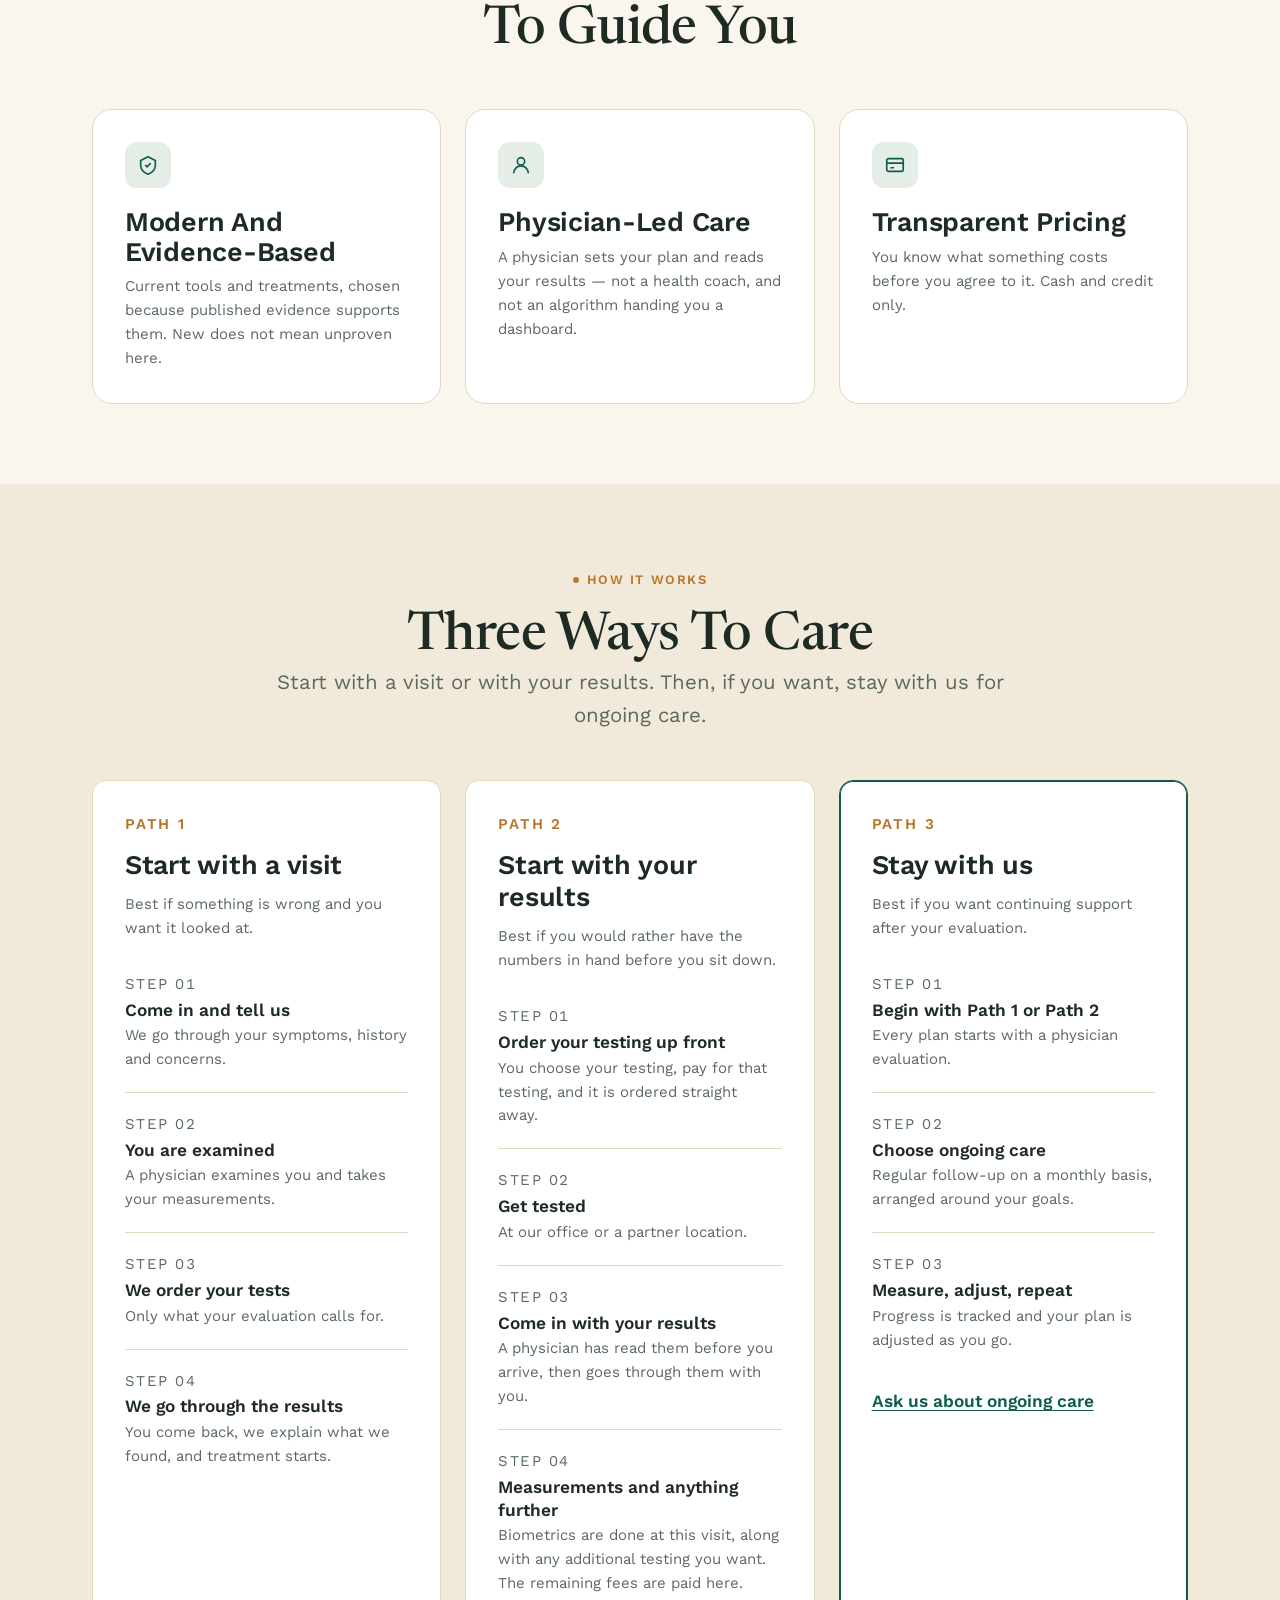
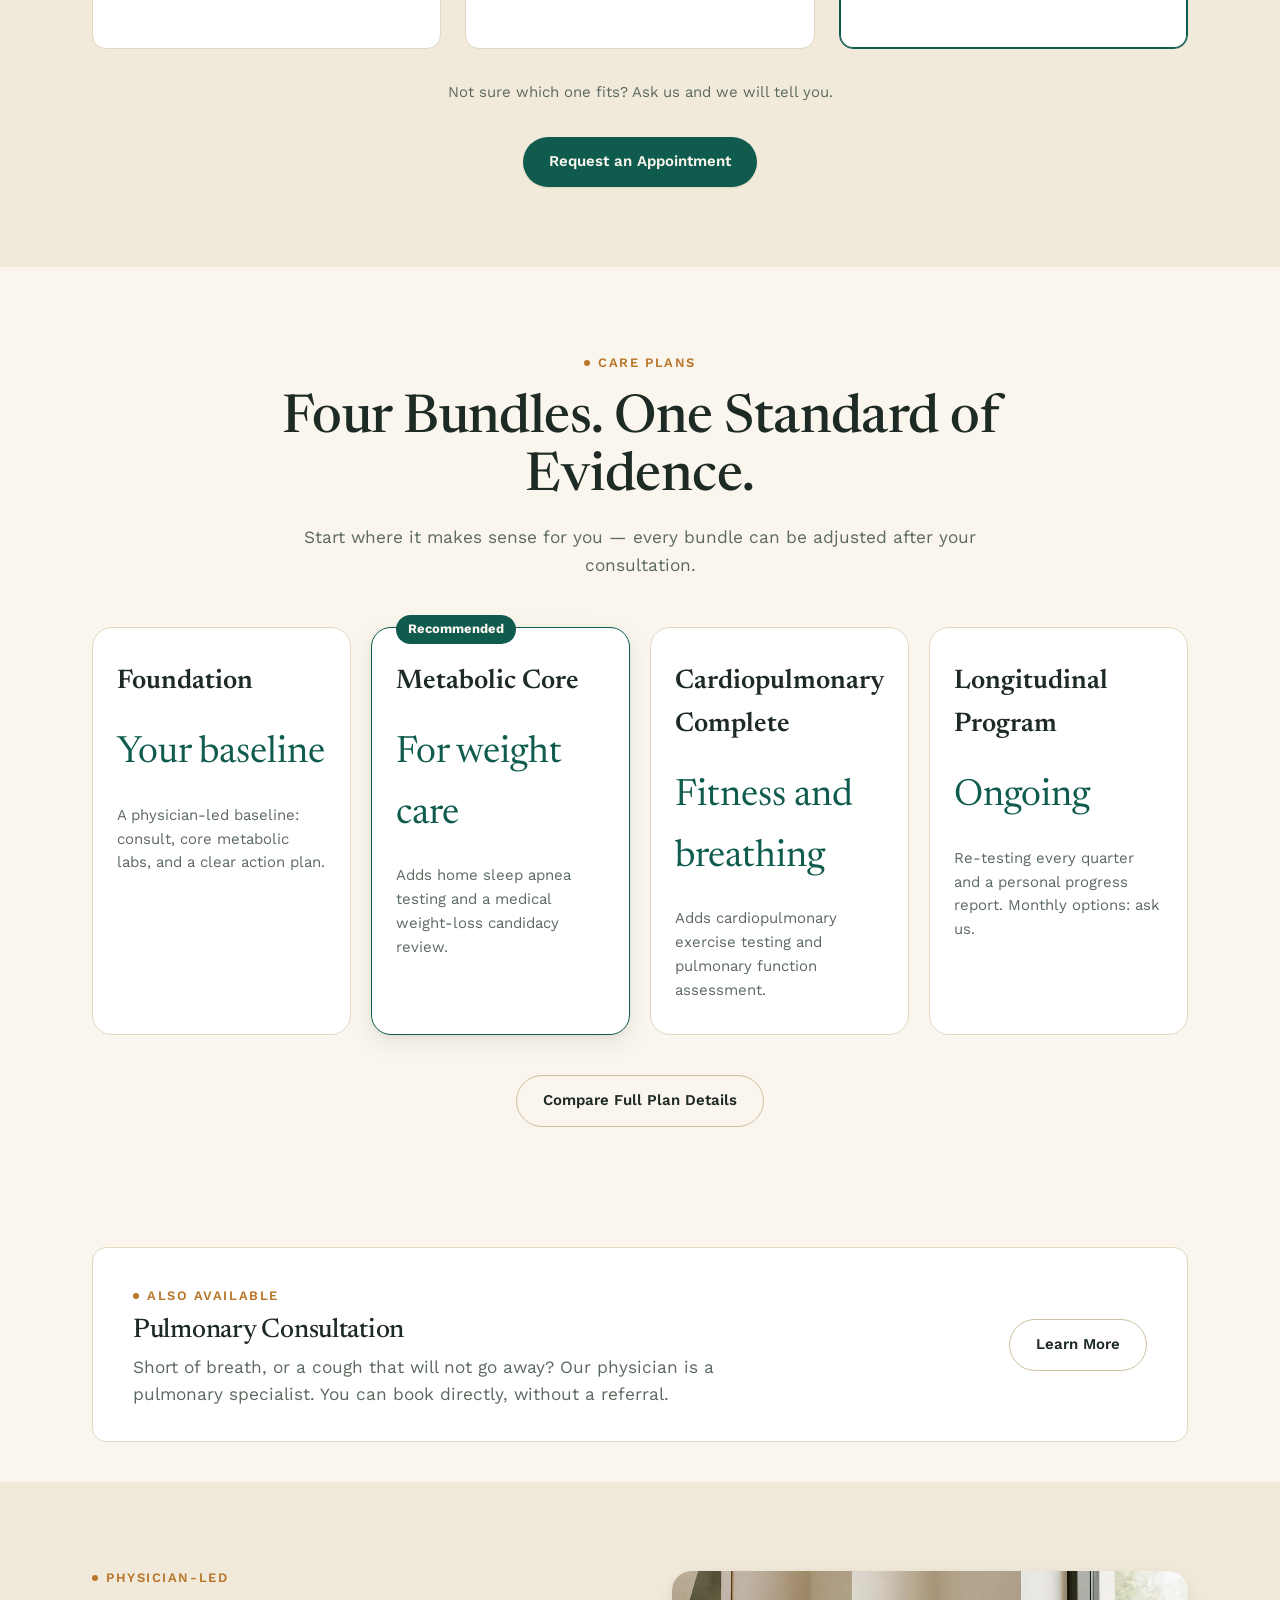
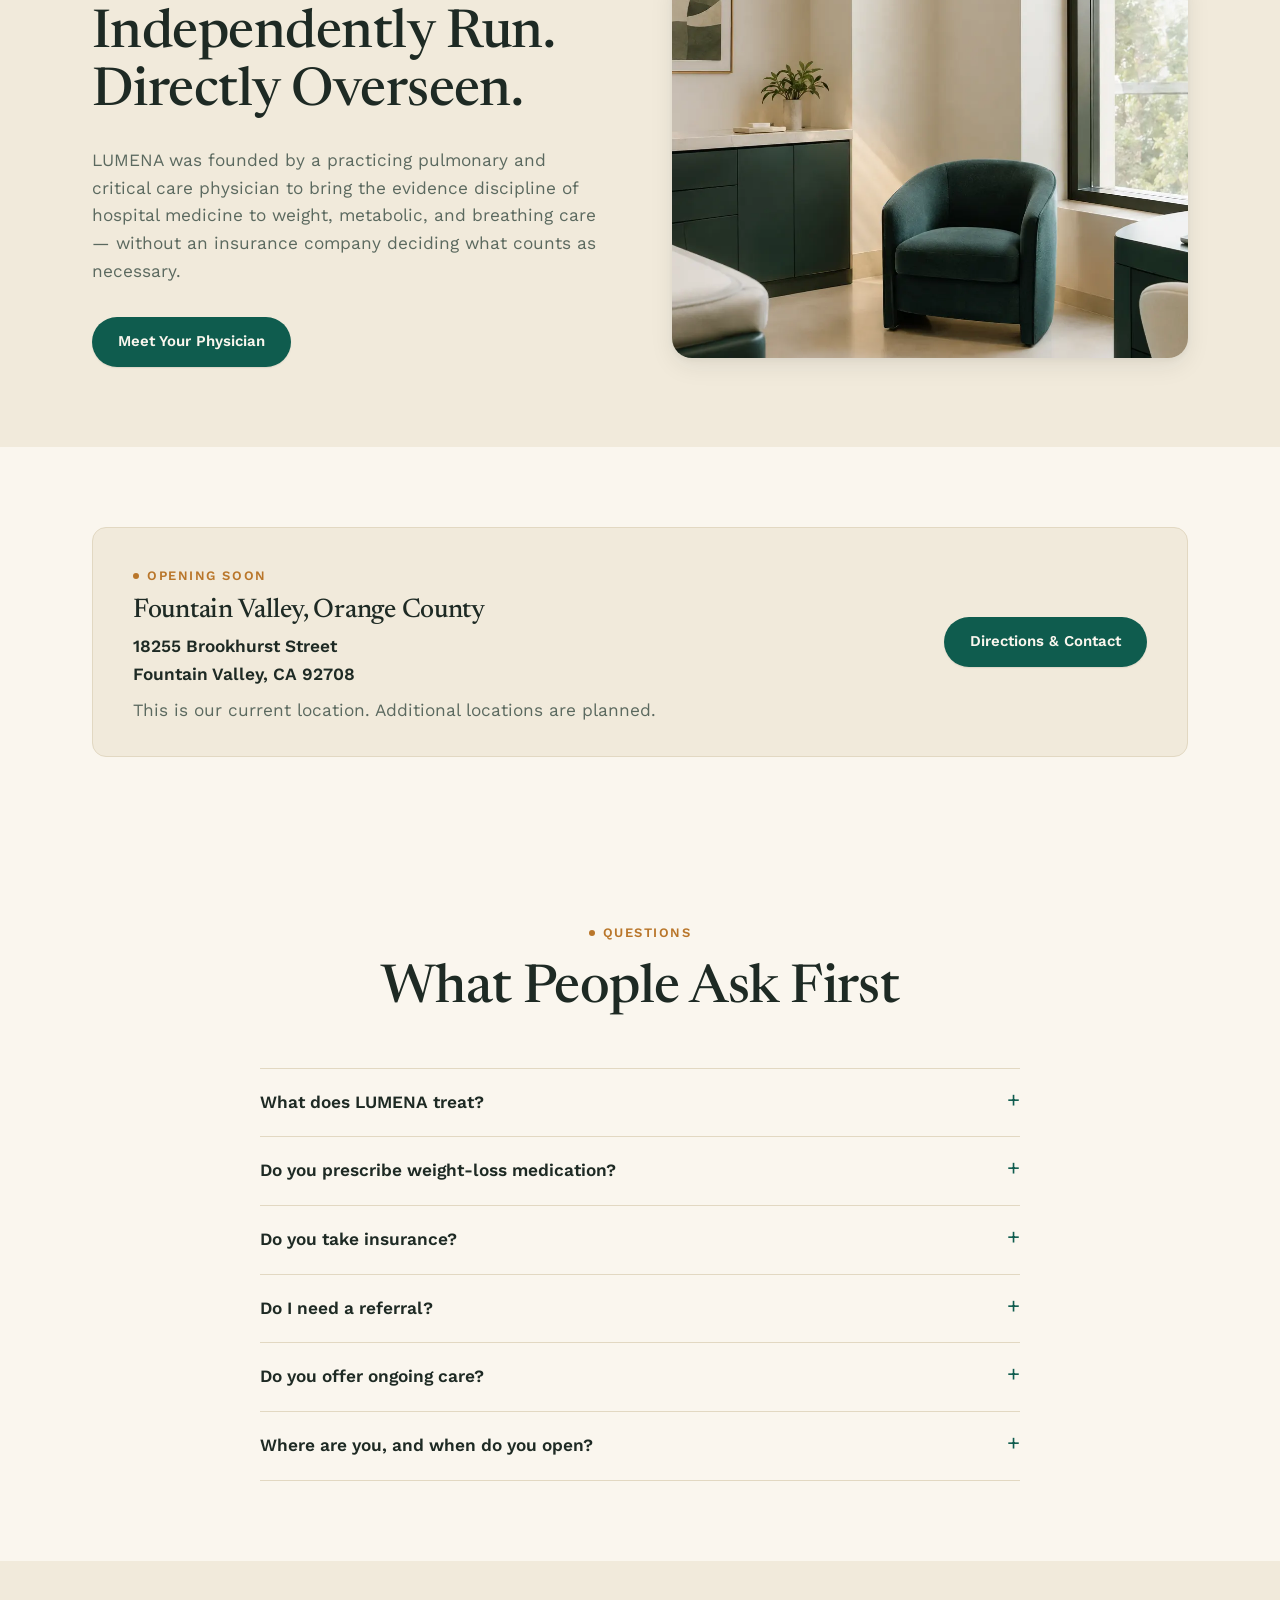
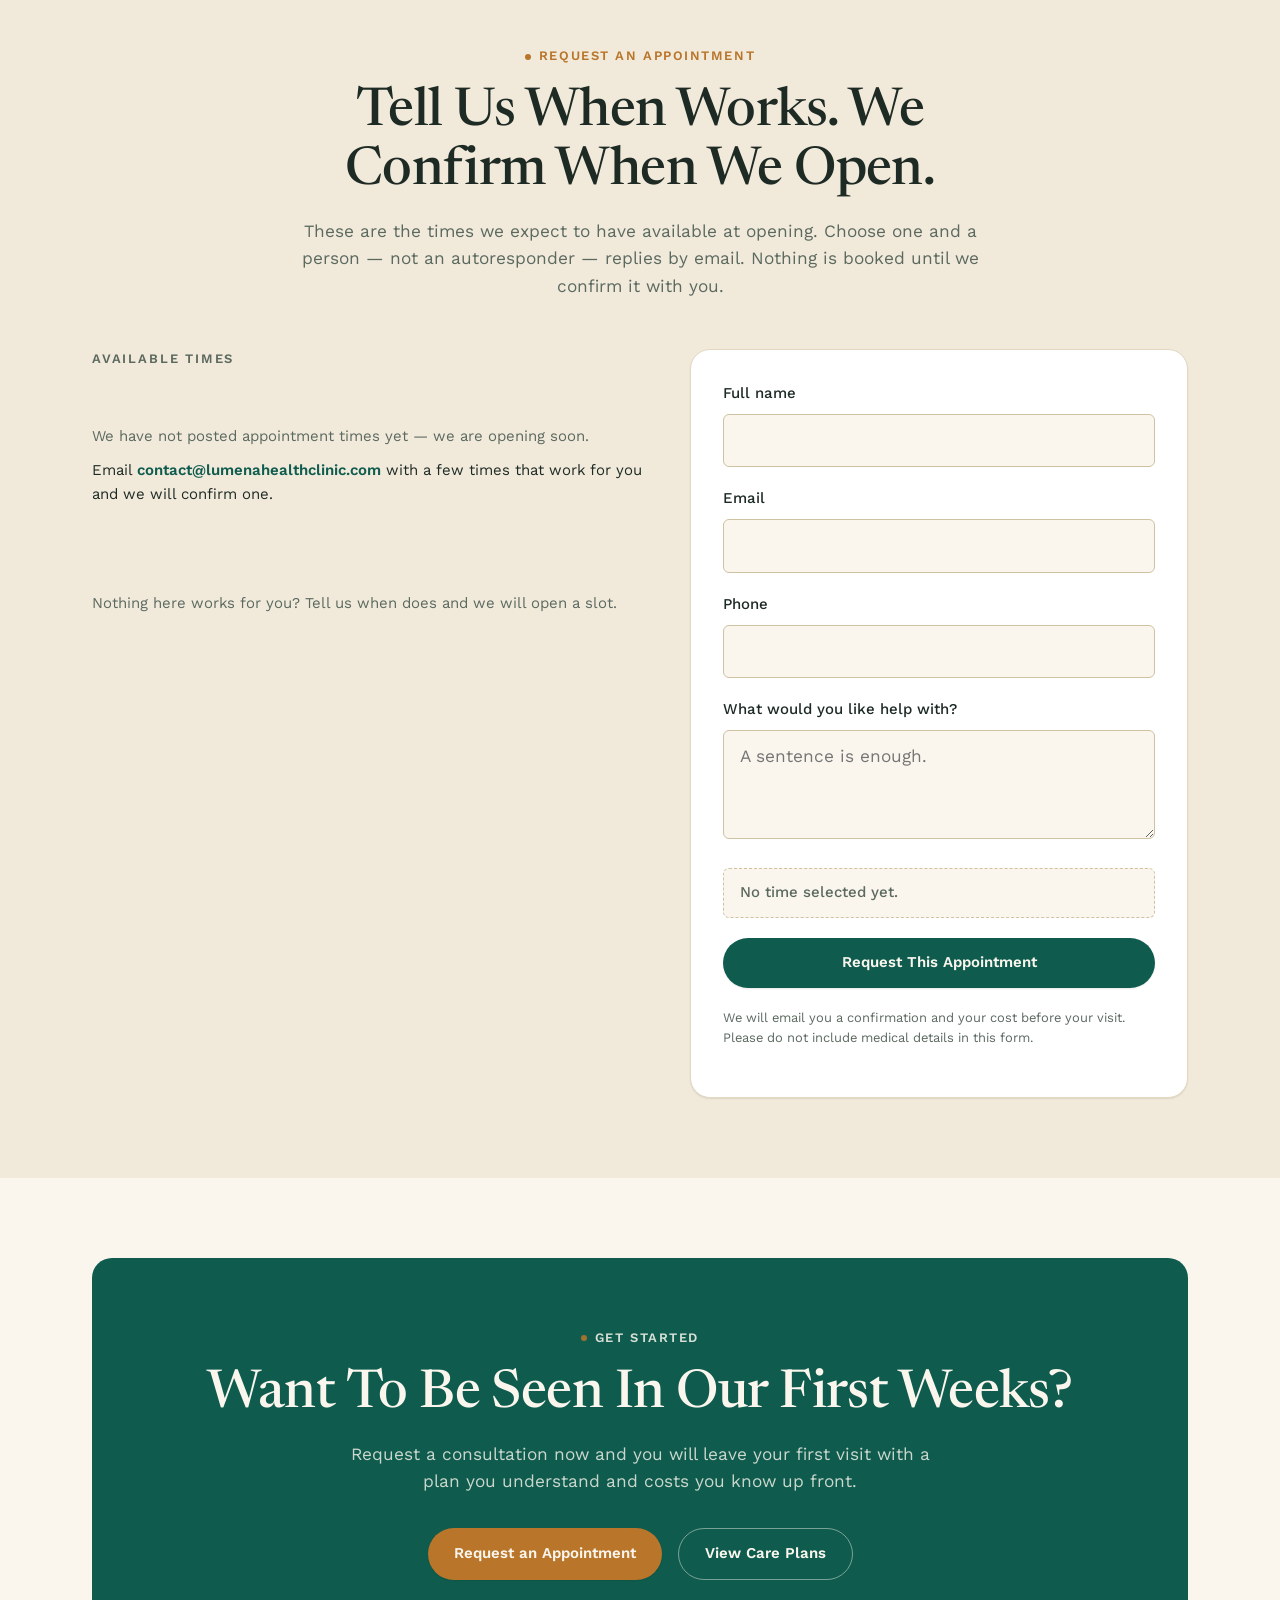
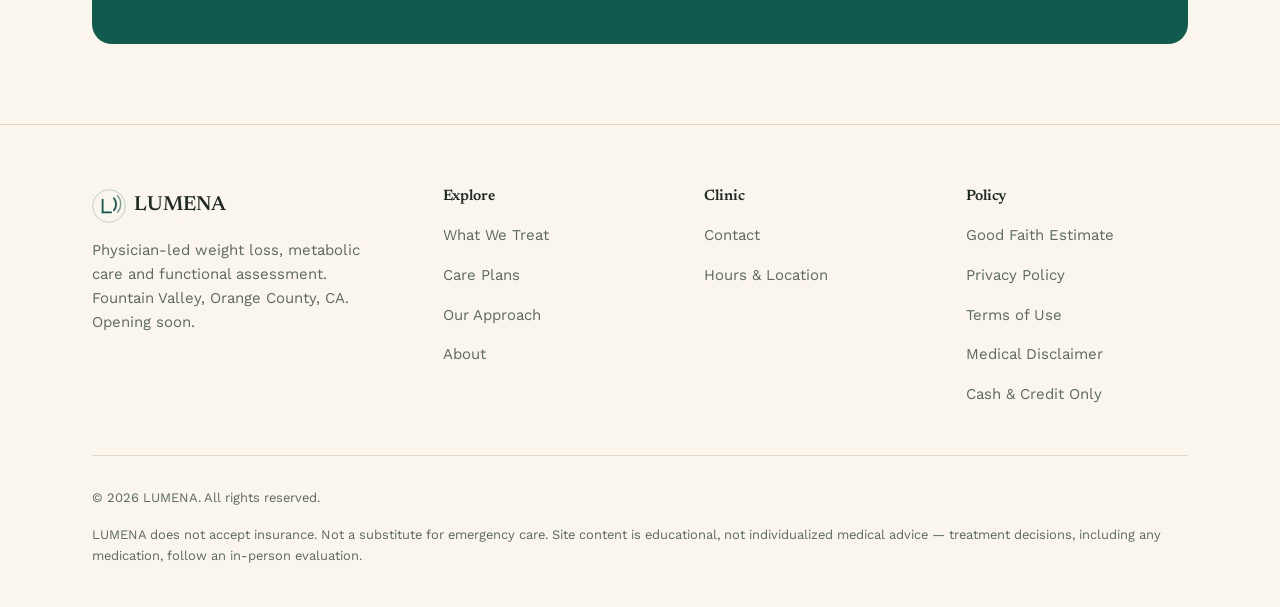
==== commit 64bc1895: "Launch full LUMENA site (opening soon): contact@ inquiries with [LUMENA NEW INQUIRY] subject, distin" ====
--- a/index.html
+++ b/index.html
@@ -3,35 +3,512 @@
 <head>
 <meta charset="UTF-8">
 <meta name="viewport" content="width=device-width, initial-scale=1.0">
-<meta name="robots" content="noindex, nofollow">
-<title>LUMENA — Site Temporarily Offline for a Rebuild</title>
-<meta name="description" content="LUMENA's site is offline while we rebuild it. Email us directly to reach the practice.">
+<title>LUMENA | Physician-Led Weight Loss, Obesity Medicine &amp; Functional Assessment | Fountain Valley, Orange County</title>
+<meta name="description" content="Physician-led medical weight loss, obesity and metabolic care, and functional assessment (VO2 max, body composition, exercise testing) in Fountain Valley, Orange County, CA. Modern, evidence-based medicine. Pulmonary consultation also available. Opening soon.">
 <link rel="icon" href="data:image/svg+xml,%3Csvg xmlns='http://www.w3.org/2000/svg' viewBox='0 0 48 48'%3E%3Crect width='48' height='48' rx='10' fill='%230F5C4E'/%3E%3Cpath d='M15 33V15' stroke='%23FAF6EE' stroke-width='3' stroke-linecap='round'/%3E%3Cpath d='M15 33H27' stroke='%23FAF6EE' stroke-width='3' stroke-linecap='round'/%3E%3Cpath d='M31 13c4 5 4 12 0 17' stroke='%23FAF6EE' stroke-width='3' stroke-linecap='round'/%3E%3Cpath d='M36 9c6 7 6 17 0 24' stroke='%23FAF6EE' stroke-width='2.4' stroke-linecap='round' opacity='.6'/%3E%3C/svg%3E">
+<link rel="canonical" href="https://www.lumenahealthclinic.com/">
+<meta name="robots" content="index, follow">
+<meta property="og:type" content="website">
+<meta property="og:site_name" content="LUMENA">
+<meta property="og:title" content="LUMENA | Physician-Led Weight Loss &amp; Functional Assessment">
+<meta property="og:description" content="Medical weight loss, metabolic care and functional assessment in Fountain Valley, Orange County. Modern, evidence-based, physician-led. Opening soon.">
+<meta property="og:url" content="https://www.lumenahealthclinic.com/">
+<meta name="twitter:card" content="summary">
+<script type="application/ld+json">
+{"@context":"https://schema.org","@type":"MedicalClinic","name":"LUMENA","url":"https://www.lumenahealthclinic.com/",
+"description":"Physician-led clinic for medical weight loss, obesity and metabolic medicine, and functional assessment, with pulmonary consultation. Cash and credit only.",
+"address":{"@type":"PostalAddress","streetAddress":"18255 Brookhurst Street","addressLocality":"Fountain Valley","addressRegion":"CA","postalCode":"92708","addressCountry":"US"},
+"areaServed":[{"@type":"AdministrativeArea","name":"Orange County, California"}],
+"medicalSpecialty":["Obesity medicine","Metabolic medicine","Pulmonary medicine"],
+"availableService":[{"@type":"MedicalTherapy","name":"Medical weight loss and obesity care"},{"@type":"MedicalTest","name":"VO2 max and cardiopulmonary exercise testing"},{"@type":"MedicalTest","name":"Body composition assessment"},{"@type":"MedicalTest","name":"Metabolic laboratory assessment"},{"@type":"MedicalTest","name":"Home sleep apnea testing"},{"@type":"MedicalProcedure","name":"Pulmonary consultation for breathlessness and chronic cough"}],
+"paymentAccepted":"Cash, Credit Card","currenciesAccepted":"USD"}
+</script>
+<script type="application/ld+json">
+{"@context":"https://schema.org","@type":"FAQPage","mainEntity":[
+{"@type":"Question","name":"What does LUMENA treat?","acceptedAnswer":{"@type":"Answer","text":"LUMENA is a physician-led clinic focused on obesity and medical weight loss, metabolic health, and functional assessment such as VO2 max, body composition and exercise testing. Pulmonary consultation for breathlessness and chronic cough is also available."}},
+{"@type":"Question","name":"Does LUMENA prescribe weight-loss medication?","acceptedAnswer":{"@type":"Answer","text":"When appropriate after a physician evaluation, FDA-approved medications may be part of your plan. Medication is one tool inside a broader plan that protects muscle, metabolic health and fitness."}},
+{"@type":"Question","name":"Do you take insurance?","acceptedAnswer":{"@type":"Answer","text":"No. LUMENA is cash and credit only, with transparent pricing. You know what something costs before you agree to it."}},
+{"@type":"Question","name":"Do I need a referral?","acceptedAnswer":{"@type":"Answer","text":"No referral is needed."}},
+{"@type":"Question","name":"Do you offer ongoing care?","acceptedAnswer":{"@type":"Answer","text":"Yes. After your evaluation, you can continue with regular physician-led follow-up. Ask us about the options."}},
+{"@type":"Question","name":"Where is LUMENA and when do you open?","acceptedAnswer":{"@type":"Answer","text":"Our current location is 18255 Brookhurst Street, Fountain Valley, CA 92708. We are opening soon, with additional locations planned."}}]}
+</script>
 <link rel="preconnect" href="https://fonts.googleapis.com">
 <link rel="preconnect" href="https://fonts.gstatic.com" crossorigin>
 <link rel="stylesheet" href="./base.css">
 <link rel="stylesheet" href="./style.css">
-<style>
-  .holding-wrap{min-height:100vh;display:flex;align-items:center;justify-content:center;padding:var(--space-6) var(--space-4);text-align:center;}
-  .holding-card{max-width:560px;}
-  .holding-card .brand{justify-content:center;margin-bottom:var(--space-6);font-size:var(--text-xl);}
-  .holding-card h1{font-size:var(--text-2xl);margin-bottom:var(--space-4);}
-  .holding-card p{color:var(--text-muted);margin-bottom:var(--space-3);line-height:var(--leading-relaxed);}
-  .holding-card .btn{margin-top:var(--space-5);}
-</style>
 </head>
 <body>
-<main class="holding-wrap">
-  <div class="holding-card">
-    <a href="./index.html" class="brand" aria-label="LUMENA">
-      <svg viewBox="0 0 48 48" fill="none" aria-hidden="true" width="32" height="32"><circle cx="24" cy="24" r="23" stroke="currentColor" stroke-width="1.4" opacity="0.25"/><path d="M15 33V15" stroke="currentColor" stroke-width="2.6" stroke-linecap="round"/><path d="M15 33H27" stroke="currentColor" stroke-width="2.6" stroke-linecap="round"/><path d="M31 13c4 5 4 12 0 17" stroke="currentColor" stroke-width="2.6" stroke-linecap="round"/><path d="M36 9c6 7 6 17 0 24" stroke="currentColor" stroke-width="2" stroke-linecap="round" opacity="0.55"/></svg>
+<a href="#main" class="skip-link">Skip to content</a>
+
+<div class="status-bar" role="status">
+  <div class="container status-bar-inner">
+    <span class="status-dot" aria-hidden="true"></span>
+    <strong>Opening soon</strong>
+    <span class="status-sep" aria-hidden="true">&middot;</span>
+    <span>We are not seeing patients yet. Request a time below and we will confirm your visit by email once our doors open.</span>
+  </div>
+</div>
+
+<header class="site-header">
+  <div class="container nav">
+    <a href="./index.html" class="brand" aria-label="LUMENA home">
+      <svg viewBox="0 0 48 48" fill="none" aria-hidden="true"><circle cx="24" cy="24" r="23" stroke="currentColor" stroke-width="1.4" opacity="0.25"/><path d="M15 33V15" stroke="currentColor" stroke-width="2.6" stroke-linecap="round"/><path d="M15 33H27" stroke="currentColor" stroke-width="2.6" stroke-linecap="round"/><path d="M31 13c4 5 4 12 0 17" stroke="currentColor" stroke-width="2.6" stroke-linecap="round"/><path d="M36 9c6 7 6 17 0 24" stroke="currentColor" stroke-width="2" stroke-linecap="round" opacity="0.55"/></svg>
       LUMENA
     </a>
-    <h1>We took our site down to rebuild it properly.</h1>
-    <p>We're redoing the design, the flow, and the clinical detail so it actually meets our own standard — not just launching quick fixes.</p>
-    <p>If you'd like to reach the practice in the meantime, email us directly and we'll respond personally.</p>
-    <a class="btn btn-primary" href="mailto:lrubio@aparnath.com?subject=LUMENA%20website%20inquiry">Email LUMENA</a>
+    <nav class="nav-links" aria-label="Primary">
+      <a href="./index.html" aria-current="page">Home</a>
+      <a href="./programs.html">What We Treat</a>
+      <a href="./services.html">Care Plans</a>
+      <a href="./approach.html">Our Approach</a>
+      <a href="./about.html">About</a>
+      <a href="./contact.html">Contact</a>
+      <a href="#book" class="nav-cta">Request a Visit</a>
+    </nav>
+    <div class="nav-right">
+      <button class="theme-toggle" aria-label="Toggle dark mode">
+        <svg class="icon-sun" viewBox="0 0 24 24" fill="none" stroke="currentColor" stroke-width="1.8"><circle cx="12" cy="12" r="4"/><path d="M12 2v3M12 19v3M4.2 4.2l2.1 2.1M17.7 17.7l2.1 2.1M2 12h3M19 12h3M4.2 19.8l2.1-2.1M17.7 6.3l2.1-2.1"/></svg>
+        <svg class="icon-moon" viewBox="0 0 24 24" fill="none" stroke="currentColor" stroke-width="1.8"><path d="M21 12.5A8.5 8.5 0 1 1 11.5 3a7 7 0 0 0 9.5 9.5Z"/></svg>
+      </button>
+      <button class="nav-toggle" aria-label="Toggle menu">
+        <svg viewBox="0 0 24 24" fill="none" stroke="currentColor" stroke-width="1.8"><path d="M3 6h18M3 12h18M3 18h18"/></svg>
+      </button>
+    </div>
   </div>
+</header>
+
+<main id="main">
+
+  <!-- HERO -->
+  <section class="hero">
+    <div class="container hero-grid hero-grid--radial">
+      <div>
+        <ul class="hero-rubric" aria-label="Areas of care">
+          <li>Obesity &amp; Weight</li><li>Metabolic</li><li>Functional Assessment</li><li>Pulmonary</li>
+        </ul>
+        <h1>Healthier, not just lighter.</h1>
+        <p class="lede">Physician-led weight loss, metabolic care and functional assessment in Fountain Valley, Orange County. Modern tools, proven evidence, and a plan built around you. Pulmonary consultation also available.</p>
+        <div class="hero-actions">
+          <a href="#book" class="btn btn-primary">Request an Appointment</a>
+          <a href="#start" class="btn btn-ghost">See How It Works</a>
+        </div>
+      </div>
+      <figure class="hero-visual hero-visual--diagram hero-radial">
+        <p class="dx-figlabel">Excess weight is linked to multiple conditions</p>
+        <ul class="dx-legend dx-legend--top">
+          <li><i style="background:var(--g1)"></i> Ventilation</li>
+          <li><i style="background:var(--g2)"></i> Circulation</li>
+          <li><i style="background:var(--g3)"></i> Metabolic</li>
+          <li><i style="background:var(--g4)"></i> Mechanical</li>
+          <li><i style="background:var(--g5)"></i> Systemic</li>
+        </ul>
+<svg class="dx-svg dx-radial" viewBox="0 104 1180 616" role="img" aria-labelledby="radT radD" xmlns="http://www.w3.org/2000/svg">
+<title id="radT">Organ-system consequences of excess adiposity</title>
+<desc id="radD">Excess adiposity sits at the center with multiple downstream conditions arranged around it, grouped by the system affected: ventilation, circulation, metabolic, mechanical and systemic.</desc>
+<circle class="dx-ring" cx="590" cy="408" r="246"/>
+<path class="dx-spoke dx-s1" d="M 590.0,286.0 L 590.0,162.0"/>
+<circle class="dx-node dx-s1" cx="590.0" cy="162.0" r="7"/>
+<text class="dx-rlabel" x="590.0" y="124.0" text-anchor="middle" dominant-baseline="middle">Obstructive sleep apnea</text>
+<path class="dx-spoke dx-s1" d="M 639.6,296.5 L 690.1,183.3"/>
+<circle class="dx-node dx-s1" cx="690.1" cy="183.3" r="7"/>
+<text class="dx-rlabel" x="699.0" y="163.2" text-anchor="start" dominant-baseline="middle">Obesity hypoventilation</text>
+<path class="dx-spoke dx-s1" d="M 680.7,326.4 L 772.8,243.4"/>
+<circle class="dx-node dx-s1" cx="772.8" cy="243.4" r="7"/>
+<text class="dx-rlabel" x="789.2" y="228.7" text-anchor="start" dominant-baseline="middle">Asthma / airway disease</text>
+<path class="dx-spoke dx-s2" d="M 706.0,370.3 L 824.0,332.0"/>
+<circle class="dx-node dx-s2" cx="824.0" cy="332.0" r="7"/>
+<text class="dx-rlabel" x="844.9" y="325.2" text-anchor="start" dominant-baseline="middle">Pulmonary hypertension</text>
+<path class="dx-spoke dx-s2" d="M 711.3,420.8 L 834.7,433.7"/>
+<circle class="dx-node dx-s2" cx="834.7" cy="433.7" r="7"/>
+<text class="dx-rlabel" x="856.5" y="436.0" text-anchor="start" dominant-baseline="middle">Hypertension</text>
+<path class="dx-spoke dx-s2" d="M 695.7,469.0 L 803.0,531.0"/>
+<circle class="dx-node dx-s2" cx="803.0" cy="531.0" r="7"/>
+<text class="dx-rlabel" x="822.1" y="542.0" text-anchor="start" dominant-baseline="middle">Coronary disease</text>
+<path class="dx-spoke dx-s2" d="M 661.7,506.7 L 734.6,607.0"/>
+<circle class="dx-node dx-s2" cx="734.6" cy="607.0" r="7"/>
+<text class="dx-rlabel" x="747.5" y="624.8" text-anchor="start" dominant-baseline="middle">Heart failure</text>
+<path class="dx-spoke dx-s3" d="M 615.4,527.3 L 641.1,648.6"/>
+<circle class="dx-node dx-s3" cx="641.1" cy="648.6" r="7"/>
+<text class="dx-rlabel" x="645.7" y="670.1" text-anchor="start" dominant-baseline="middle">Type 2 diabetes</text>
+<path class="dx-spoke dx-s3" d="M 564.6,527.3 L 538.9,648.6"/>
+<circle class="dx-node dx-s3" cx="538.9" cy="648.6" r="7"/>
+<text class="dx-rlabel" x="534.3" y="670.1" text-anchor="end" dominant-baseline="middle">Dyslipidemia</text>
+<path class="dx-spoke dx-s3" d="M 518.3,506.7 L 445.4,607.0"/>
+<circle class="dx-node dx-s3" cx="445.4" cy="607.0" r="7"/>
+<text class="dx-rlabel" x="432.5" y="624.8" text-anchor="end" dominant-baseline="middle">Fatty liver (MASLD)</text>
+<path class="dx-spoke dx-s3" d="M 484.3,469.0 L 377.0,531.0"/>
+<circle class="dx-node dx-s3" cx="377.0" cy="531.0" r="7"/>
+<text class="dx-rlabel" x="357.9" y="542.0" text-anchor="end" dominant-baseline="middle">Chronic kidney disease</text>
+<path class="dx-spoke dx-s4" d="M 468.7,420.8 L 345.3,433.7"/>
+<circle class="dx-node dx-s4" cx="345.3" cy="433.7" r="7"/>
+<text class="dx-rlabel" x="323.5" y="436.0" text-anchor="end" dominant-baseline="middle">Osteoarthritis</text>
+<path class="dx-spoke dx-s4" d="M 474.0,370.3 L 356.0,332.0"/>
+<circle class="dx-node dx-s4" cx="356.0" cy="332.0" r="7"/>
+<text class="dx-rlabel" x="335.1" y="325.2" text-anchor="end" dominant-baseline="middle">Reflux (GERD)</text>
+<path class="dx-spoke dx-s5" d="M 499.3,326.4 L 407.2,243.4"/>
+<circle class="dx-node dx-s5" cx="407.2" cy="243.4" r="7"/>
+<text class="dx-rlabel" x="390.8" y="228.7" text-anchor="end" dominant-baseline="middle">Malignancy</text>
+<path class="dx-spoke dx-s5" d="M 540.4,296.5 L 489.9,183.3"/>
+<circle class="dx-node dx-s5" cx="489.9" cy="183.3" r="7"/>
+<text class="dx-rlabel" x="481.0" y="163.2" text-anchor="end" dominant-baseline="middle">Depression / anxiety</text>
+<circle class="dx-core" cx="590" cy="408" r="110"/>
+<text class="dx-ctitle" x="590" y="402">Excess</text>
+<text class="dx-ctitle" x="590" y="442">adiposity</text>
+</svg>
+<div class="dx-radial-list"><p class="dx-rl-center">Excess adiposity is linked to:</p><div class="dx-rl-group"><h4><i style="background:var(--g1)"></i>Ventilation</h4><ul><li>Obstructive sleep apnea</li><li>Obesity hypoventilation</li><li>Asthma / airway disease</li></ul></div><div class="dx-rl-group"><h4><i style="background:var(--g2)"></i>Circulation</h4><ul><li>Pulmonary hypertension</li><li>Hypertension</li><li>Coronary disease</li><li>Heart failure</li></ul></div><div class="dx-rl-group"><h4><i style="background:var(--g3)"></i>Metabolic</h4><ul><li>Type 2 diabetes</li><li>Dyslipidemia</li><li>Fatty liver (MASLD)</li><li>Chronic kidney disease</li></ul></div><div class="dx-rl-group"><h4><i style="background:var(--g4)"></i>Mechanical</h4><ul><li>Osteoarthritis</li><li>Reflux (GERD)</li></ul></div><div class="dx-rl-group"><h4><i style="background:var(--g5)"></i>Systemic</h4><ul><li>Malignancy</li><li>Depression / anxiety</li></ul></div></div>
+        
+      </figure>
+    </div>
+    <div class="container">
+      <figcaption class="dx-caption hero-radial-note">Each condition shown is associated with excess adiposity in the published literature. Malignancy refers to the thirteen cancer types the International Agency for Research on Cancer concluded in 2016 have sufficient evidence of an association with excess body fat — among them <strong>colorectal</strong> and <strong>endometrial</strong> cancer, along with postmenopausal breast, kidney, liver, pancreatic, gallbladder, ovarian, thyroid and gastric cardia cancer, oesophageal adenocarcinoma, multiple myeloma and meningioma (<a href="https://www.nejm.org/doi/full/10.1056/NEJMsr1606602" target="_blank" rel="noopener">IARC Working Group, N Engl J Med 2016</a>). Association is not causation in any individual patient. Original figure.</figcaption>
+    </div>
+  </section>
+
+  <!-- OUTCOME EVIDENCE -->
+  <!-- WHAT WE DO -->
+  <section class="wwd-section">
+    <div class="container">
+      <div class="section-head center reveal">
+        <p class="eyebrow">What we do</p>
+        <h2>Modern Medicine For Weight, Metabolism And Fitness</h2>
+        <p class="lede" style="margin-inline:auto;">We measure what is happening inside your body, explain it plainly, and treat it with approaches backed by published evidence.</p>
+      </div>
+      <div class="card-grid">
+        <div class="info-card reveal">
+          <div class="icon-wrap"><svg viewBox="0 0 24 24" fill="none" stroke="currentColor" stroke-width="1.8"><path d="M12 3v18M5 8h14M7 8l-3 7h6L7 8Zm10 0-3 7h6l-3-7Z"/></svg></div>
+          <h3>Weight And Obesity Medicine</h3>
+          <p>Medical weight loss led by a physician. When appropriate, FDA-approved medication is part of a plan that also protects muscle, strength and metabolic health.</p>
+        </div>
+        <div class="info-card reveal">
+          <div class="icon-wrap"><svg viewBox="0 0 24 24" fill="none" stroke="currentColor" stroke-width="1.8"><path d="M3 12h4l3-8 4 16 3-8h4"/></svg></div>
+          <h3>Metabolic Health</h3>
+          <p>Blood sugar, cholesterol, blood pressure, fatty liver and sleep apnea evaluated together, because they rarely travel alone.</p>
+        </div>
+        <div class="info-card reveal">
+          <div class="icon-wrap"><svg viewBox="0 0 24 24" fill="none" stroke="currentColor" stroke-width="1.8"><circle cx="12" cy="12" r="9"/><path d="M12 12l5-3M12 7v5"/></svg></div>
+          <h3>Functional Assessment</h3>
+          <p>VO2 max and exercise testing, body composition and lung function: objective measures of how well your body works, repeated to track progress.</p>
+        </div>
+      </div>
+      <p class="wwd-also reveal">Also available: <a href="./programs.html">pulmonary consultation</a> for breathlessness and chronic cough, no referral needed.</p>
+    </div>
+  </section>
+
+  <section class="outcome-section">
+    <div class="container">
+      <div class="section-head reveal">
+        <p class="eyebrow">What the evidence shows</p>
+        <h2>Treatment Changes Outcomes</h2>
+        <p class="lede">In a randomized trial of 17,604 adults with overweight or obesity and existing heart disease, a weight-management medication lowered the rate of heart attack, stroke and cardiovascular death.</p>
+      </div>
+      <figure class="dx-figure dx-figure--plain oc-figure reveal">
+        <p class="dx-figlabel">Heart attack, stroke or cardiovascular death over about 40 months</p>
+        <div class="oc-chart" role="img" aria-label="Over about 40 months, 8.0 percent of the placebo group (701 of 8,801) and 6.5 percent of the semaglutide group (569 of 8,803) had a cardiovascular death, nonfatal heart attack or nonfatal stroke.">
+          <div class="oc-row">
+            <div class="oc-name"><b>Placebo</b><small>701 of 8,801</small></div>
+            <div class="oc-track"><div class="oc-fill oc-fill--placebo" style="width:80%"></div><span class="oc-num">8.0%</span></div>
+          </div>
+          <div class="oc-row">
+            <div class="oc-name"><b>Semaglutide</b><small>569 of 8,803</small></div>
+            <div class="oc-track"><div class="oc-fill oc-fill--treated" style="width:65%"></div><span class="oc-num oc-num--treated">6.5%</span></div>
+          </div>
+          <div class="oc-row oc-row--axis" aria-hidden="true">
+            <div class="oc-name"></div>
+            <div class="oc-ticks"><span>0%</span><span>2%</span><span>4%</span><span>6%</span><span>8%</span><span>10%</span></div>
+          </div>
+        </div>
+        <div class="oc-stats">
+          <div><strong>20%</strong><span>lower relative risk<br>(hazard ratio 0.80,<br><span class="nw">95% CI 0.72&ndash;0.90</span>)</span></div>
+          <div><strong>1.5</strong><span>percentage points lower<br>absolute event rate</span></div>
+          <div><strong>17,604</strong><span>adults, randomized<br>and placebo-controlled</span></div>
+        </div>
+        <figcaption class="dx-caption">SELECT trial: adults aged 45 or older with a BMI of 27 or higher and established cardiovascular disease, without diabetes, given once-weekly semaglutide 2.4&nbsp;mg or placebo on top of standard care (<a href="https://www.nejm.org/doi/full/10.1056/NEJMoa2307563" target="_blank" rel="noopener">Lincoff et al., N Engl J Med 2023</a>; <a href="https://www.acc.org/latest-in-cardiology/clinical-trials/2023/11/09/15/04/select" target="_blank" rel="noopener">American College of Cardiology summary</a>). Results describe the population studied and are not a prediction for any individual. The axis starts at zero. Original figure drawn from published event rates.</figcaption>
+      </figure>
+    </div>
+  </section>
+
+  <!-- STATS -->
+  <section style="padding-block: 0 var(--space-16);">
+    <div class="container">
+      <div class="stat-strip stat-strip--two">
+        <div class="stat"><div class="stat-num">74%</div><div class="stat-label">of weight-surgery candidates have sleep apnea &mdash; most are undiagnosed</div></div>
+        <div class="stat"><div class="stat-num">0</div><div class="stat-label">Insurance forms or billing codes</div></div>
+      </div>
+    </div>
+  </section>
+
+  <!-- WHY LUMENA -->
+  <section>
+    <div class="container">
+      <div class="section-head center">
+        <span class="eyebrow">Why LUMENA</span>
+        <h2>If You Want To Be A Partner In Your Own Health, We Are Here To Guide You</h2>
+      </div>
+      <div class="card-grid">
+        <div class="info-card reveal">
+          <div class="icon-wrap"><svg viewBox="0 0 24 24" fill="none" stroke="currentColor" stroke-width="1.8"><path d="M9 12l2 2 4-4M12 3l8 4v5c0 5-3.5 8.5-8 10-4.5-1.5-8-5-8-10V7l8-4Z"/></svg></div>
+          <h3>Modern And Evidence-Based</h3>
+          <p>Current tools and treatments, chosen because published evidence supports them. New does not mean unproven here.</p>
+        </div>
+        <div class="info-card reveal">
+          <div class="icon-wrap"><svg viewBox="0 0 24 24" fill="none" stroke="currentColor" stroke-width="1.8"><circle cx="12" cy="8" r="4"/><path d="M4 21c0-4.4 3.6-8 8-8s8 3.6 8 8"/></svg></div>
+          <h3>Physician-Led Care</h3>
+          <p>A physician sets your plan and reads your results — not a health coach, and not an algorithm handing you a dashboard.</p>
+        </div>
+        <div class="info-card reveal">
+          <div class="icon-wrap"><svg viewBox="0 0 24 24" fill="none" stroke="currentColor" stroke-width="1.8"><rect x="3" y="5" width="18" height="14" rx="2"/><path d="M3 10h18M7 15h4"/></svg></div>
+          <h3>Transparent Pricing</h3>
+          <p>You know what something costs before you agree to it. Cash and credit only.</p>
+        </div>
+      </div>
+    </div>
+  </section>
+
+  <!-- TWO WAYS TO START -->
+  <section id="start" style="background: var(--surface-2);">
+    <div class="container">
+      <div class="section-head center reveal">
+        <p class="eyebrow">How it works</p>
+        <h2>Three Ways To Care</h2>
+        <p class="lede">Start with a visit or with your results. Then, if you want, stay with us for ongoing care.</p>
+      </div>
+
+      <div class="paths">
+
+        <div class="path reveal">
+          <p class="path-tag">Path 1</p>
+          <h3 class="path-title">Start with a visit</h3>
+          <p class="path-for">Best if something is wrong and you want it looked at.</p>
+          <ol class="path-steps">
+            <li><span class="path-step">Step 01</span><strong>Come in and tell us</strong><span>We go through your symptoms, history and concerns.</span></li>
+            <li><span class="path-step">Step 02</span><strong>You are examined</strong><span>A physician examines you and takes your measurements.</span></li>
+            <li><span class="path-step">Step 03</span><strong>We order your tests</strong><span>Only what your evaluation calls for.</span></li>
+            <li><span class="path-step">Step 04</span><strong>We go through the results</strong><span>You come back, we explain what we found, and treatment starts.</span></li>
+          </ol>
+        </div>
+
+        <div class="path reveal">
+          <p class="path-tag">Path 2</p>
+          <h3 class="path-title">Start with your results</h3>
+          <p class="path-for">Best if you would rather have the numbers in hand before you sit down.</p>
+          <ol class="path-steps">
+            <li><span class="path-step">Step 01</span><strong>Order your testing up front</strong><span>You choose your testing, pay for that testing, and it is ordered straight away.</span></li>
+            <li><span class="path-step">Step 02</span><strong>Get tested</strong><span>At our office or a partner location.</span></li>
+            <li><span class="path-step">Step 03</span><strong>Come in with your results</strong><span>A physician has read them before you arrive, then goes through them with you.</span></li>
+            <li><span class="path-step">Step 04</span><strong>Measurements and anything further</strong><span>Biometrics are done at this visit, along with any additional testing you want. The remaining fees are paid here.</span></li>
+          </ol>
+        </div>
+
+        <div class="path path--ongoing reveal">
+          <p class="path-tag">Path 3</p>
+          <h3 class="path-title">Stay with us</h3>
+          <p class="path-for">Best if you want continuing support after your evaluation.</p>
+          <ol class="path-steps">
+            <li><span class="path-step">Step 01</span><strong>Begin with Path 1 or Path 2</strong><span>Every plan starts with a physician evaluation.</span></li>
+            <li><span class="path-step">Step 02</span><strong>Choose ongoing care</strong><span>Regular follow-up on a monthly basis, arranged around your goals.</span></li>
+            <li><span class="path-step">Step 03</span><strong>Measure, adjust, repeat</strong><span>Progress is tracked and your plan is adjusted as you go.</span></li>
+          </ol>
+          <p class="path-ask"><a href="#book">Ask us about ongoing care</a></p>
+        </div>
+
+      </div>
+
+      <p class="paths-note">Not sure which one fits? Ask us and we will tell you.</p>
+      <div class="text-center mt-8"><a href="#book" class="btn btn-primary">Request an Appointment</a></div>
+    </div>
+  </section>
+
+  <!-- PLANS PREVIEW -->
+  <section>
+    <div class="container">
+      <div class="section-head center">
+        <span class="eyebrow">Care Plans</span>
+        <h2>Four Bundles. One Standard of Evidence.</h2>
+        <p class="mt-4" style="margin-inline:auto; text-align:center;">Start where it makes sense for you — every bundle can be adjusted after your consultation.</p>
+      </div>
+      <div class="plans-grid">
+        <div class="plan-card reveal">
+          <div class="plan-name">Foundation</div>
+          <div class="plan-price">Your baseline</div>
+          <p class="plan-desc">A physician-led baseline: consult, core metabolic labs, and a clear action plan.</p>
+        </div>
+        <div class="plan-card featured reveal">
+          <div class="plan-name">Metabolic Core</div>
+          <div class="plan-price">For weight care</div>
+          <p class="plan-desc">Adds home sleep apnea testing and a medical weight-loss candidacy review.</p>
+        </div>
+        <div class="plan-card reveal">
+          <div class="plan-name">Cardiopulmonary Complete</div>
+          <div class="plan-price">Fitness and breathing</div>
+          <p class="plan-desc">Adds cardiopulmonary exercise testing and pulmonary function assessment.</p>
+        </div>
+        <div class="plan-card reveal">
+          <div class="plan-name">Longitudinal Program</div>
+          <div class="plan-price">Ongoing</div>
+          <p class="plan-desc">Re-testing every quarter and a personal progress report. Monthly options: ask us.</p>
+        </div>
+      </div>
+      <div class="text-center mt-10">
+        <a href="./services.html" class="btn btn-ghost">Compare Full Plan Details</a>
+      </div>
+    </div>
+  </section>
+
+  <!-- PULMONARY (secondary) -->
+  <section class="pulm-compact">
+    <div class="container">
+      <div class="pulm-band reveal">
+        <div>
+          <p class="eyebrow">Also available</p>
+          <h2>Pulmonary Consultation</h2>
+          <p>Short of breath, or a cough that will not go away? Our physician is a pulmonary specialist. You can book directly, without a referral.</p>
+        </div>
+        <a href="./programs.html" class="btn btn-ghost">Learn More</a>
+      </div>
+    </div>
+  </section>
+
+  <!-- ABOUT PREVIEW -->
+  <section style="background: var(--surface-2);">
+    <div class="container split reverse">
+      <div class="split-media">
+        <img src="./assets/about-room.webp" alt="A calm, private consultation room with warm light" loading="lazy">
+      </div>
+      <div>
+        <span class="eyebrow">Physician-Led</span>
+        <h2 class="mt-4">Independently Run. Directly Overseen.</h2>
+        <p class="mt-6">LUMENA was founded by a practicing pulmonary and critical care physician to bring the evidence discipline of hospital medicine to weight, metabolic, and breathing care — without an insurance company deciding what counts as necessary.</p>
+        <a href="./about.html" class="btn btn-primary mt-8">Meet Your Physician</a>
+      </div>
+    </div>
+  </section>
+
+  <!-- LOCATION -->
+  <section class="loc-section">
+    <div class="container">
+      <div class="loc-band reveal">
+        <div>
+          <p class="eyebrow">Opening soon</p>
+          <h2>Fountain Valley, Orange County</h2>
+          <p class="loc-addr">18255 Brookhurst Street<br>Fountain Valley, CA 92708</p>
+          <p>This is our current location. Additional locations are planned.</p>
+        </div>
+        <a href="./contact.html" class="btn btn-primary">Directions &amp; Contact</a>
+      </div>
+    </div>
+  </section>
+
+  <!-- FAQ -->
+  <section class="faq-section">
+    <div class="container">
+      <div class="section-head center reveal">
+        <p class="eyebrow">Questions</p>
+        <h2>What People Ask First</h2>
+      </div>
+      <div class="faq-list">
+        <details class="faq-item"><summary>What does LUMENA treat?</summary><p>Obesity and medical weight loss, metabolic health, and functional assessment such as VO2 max, body composition and exercise testing. Pulmonary consultation for breathlessness and chronic cough is also available.</p></details>
+        <details class="faq-item"><summary>Do you prescribe weight-loss medication?</summary><p>When appropriate after a physician evaluation, FDA-approved medications may be part of your plan. Medication is one tool inside a broader plan that protects muscle, metabolic health and fitness.</p></details>
+        <details class="faq-item"><summary>Do you take insurance?</summary><p>No. We are cash and credit only, with transparent pricing. You know what something costs before you agree to it.</p></details>
+        <details class="faq-item"><summary>Do I need a referral?</summary><p>No referral is needed.</p></details>
+        <details class="faq-item"><summary>Do you offer ongoing care?</summary><p>Yes. After your evaluation, you can continue with regular physician-led follow-up. Ask us about the options.</p></details>
+        <details class="faq-item"><summary>Where are you, and when do you open?</summary><p>Our current location is 18255 Brookhurst Street, Fountain Valley, CA 92708. We are opening soon, with additional locations planned. Request a time below and we will confirm when our doors open.</p></details>
+      </div>
+    </div>
+  </section>
+
+  <!-- BOOKING -->
+  <section id="book" class="booking-section">
+    <div class="container">
+      <div class="section-head center">
+        <span class="eyebrow">Request an Appointment</span>
+        <h2>Tell Us When Works. We Confirm When We Open.</h2>
+        <p class="mt-4" style="margin-inline:auto; text-align:center; max-width:62ch;">These are the times we expect to have available at opening. Choose one and a person &mdash; not an autoresponder &mdash; replies by email. Nothing is booked until we confirm it with you.</p>
+      </div>
+
+      <div class="booking-grid">
+        <div class="booking-slots">
+          <fieldset>
+            <legend class="booking-legend">Available times</legend>
+            <div id="slotContainer" class="slot-loading">Loading current availability&hellip;</div>
+            <p class="slot-meta" id="slotMeta"></p>
+          </fieldset>
+          <p class="slot-note">Nothing here works for you? <a href="./contact.html">Tell us when does</a> and we will open a slot.</p>
+        </div>
+
+        <form class="booking-form" id="bookingForm" novalidate>
+          <label class="fld"><span>Full name</span><input type="text" name="name" required autocomplete="name"></label>
+          <label class="fld"><span>Email</span><input type="email" name="email" required autocomplete="email"></label>
+          <label class="fld"><span>Phone</span><input type="tel" name="phone" required autocomplete="tel"></label>
+          <label class="fld"><span>What would you like help with?</span><textarea name="reason" rows="3" placeholder="A sentence is enough."></textarea></label>
+          <p class="chosen-slot" id="chosenSlot" aria-live="polite">No time selected yet.</p>
+          <button type="submit" class="btn btn-primary btn-block">Request This Appointment</button>
+          <p class="booking-fineprint">We will email you a confirmation and your cost before your visit. Please do not include medical details in this form.</p>
+          <p class="booking-status" id="bookingStatus" role="status"></p>
+        </form>
+      </div>
+    </div>
+  </section>
+
+  <!-- CTA -->
+  <section>
+    <div class="container">
+      <div class="cta-band">
+        <span class="eyebrow" style="color: var(--on-primary); opacity:0.85;">Get Started</span>
+        <h2 class="mt-4">Want To Be Seen In Our First Weeks?</h2>
+        <p class="mt-4">Request a consultation now and you will leave your first visit with a plan you understand and costs you know up front.</p>
+        <div class="hero-actions">
+          <a href="#book" class="btn btn-accent">Request an Appointment</a>
+          <a href="./services.html" class="btn btn-ghost">View Care Plans</a>
+        </div>
+      </div>
+    </div>
+  </section>
+
 </main>
+
+<footer class="site-footer">
+  <div class="container">
+    <div class="footer-grid">
+      <div class="footer-brand">
+        <a href="./index.html" class="brand" aria-label="LUMENA home">
+          <svg viewBox="0 0 48 48" fill="none" aria-hidden="true"><circle cx="24" cy="24" r="23" stroke="currentColor" stroke-width="1.4" opacity="0.25"/><path d="M15 33V15" stroke="currentColor" stroke-width="2.6" stroke-linecap="round"/><path d="M15 33H27" stroke="currentColor" stroke-width="2.6" stroke-linecap="round"/><path d="M31 13c4 5 4 12 0 17" stroke="currentColor" stroke-width="2.6" stroke-linecap="round"/><path d="M36 9c6 7 6 17 0 24" stroke="currentColor" stroke-width="2" stroke-linecap="round" opacity="0.55"/></svg>
+          LUMENA
+        </a>
+        <p>Physician-led weight loss, metabolic care and functional assessment. Fountain Valley, Orange County, CA. Opening soon.</p>
+      </div>
+      <div class="footer-col">
+        <h4>Explore</h4>
+        <ul>
+            <li><a href="./programs.html">What We Treat</a></li>
+        <li><a href="./services.html">Care Plans</a></li>
+          <li><a href="./approach.html">Our Approach</a></li>
+          <li><a href="./about.html">About</a></li>
+        </ul>
+      </div>
+      <div class="footer-col">
+        <h4>Clinic</h4>
+        <ul>
+          <li><a href="./contact.html">Contact</a></li>
+          <li><a href="./contact.html#hours">Hours &amp; Location</a></li>
+        </ul>
+      </div>
+      <div class="footer-col">
+        <h4>Policy</h4>
+        <ul>
+          <li><a href="./services.html#gfe">Good Faith Estimate</a></li>
+          <li><a href="./privacy.html">Privacy Policy</a></li>
+          <li><a href="./terms.html">Terms of Use</a></li>
+          <li><a href="./disclaimer.html">Medical Disclaimer</a></li>
+          <li><span style="font-size: var(--text-sm); color: var(--text-muted);">Cash &amp; Credit Only</span></li>
+        </ul>
+      </div>
+    </div>
+    <div class="footer-bottom">
+      <span>© <span data-year>2026</span> LUMENA. All rights reserved.</span>
+      <span>LUMENA does not accept insurance. Not a substitute for emergency care. Site content is educational, not individualized medical advice — treatment decisions, including any medication, follow an in-person evaluation.</span>
+    </div>
+  </div>
+</footer>
+
+<script src="./app.js"></script>
 </body>
 </html>
--- a/style.css
+++ b/style.css
@@ -2,11 +2,11 @@
    LUMENA — Design Tokens & Components
    =================================================================== */
 
-@import url('https://fonts.googleapis.com/css2?family=Fraunces:ital,opsz,wght@0,9..144,300;0,9..144,400;0,9..144,500;0,9..144,600;0,9..144,700;1,9..144,400;1,9..144,500&family=Work+Sans:wght@400;500;600;700&display=swap');
+@import url('https://fonts.googleapis.com/css2?family=Newsreader:ital,opsz,wght@0,6..72,300..700;1,6..72,300..700&family=Work+Sans:wght@400;500;600;700&display=swap');
 
 :root {
   /* ---- Type ---- */
-  --font-display: 'Fraunces', 'Iowan Old Style', Georgia, serif;
+  --font-display: 'Newsreader', 'Iowan Old Style', Georgia, serif;
   --font-body: 'Work Sans', -apple-system, BlinkMacSystemFont, sans-serif;
 
   --text-xs: clamp(0.76rem, 0.73rem + 0.1vw, 0.82rem);
@@ -54,6 +54,9 @@
   --accent-tint: #F3E4CC;
   --on-accent: #FAF6EE;
 
+  /* obesity-complications group colors */
+  --g1: #0F5C4E; --g2: #B9762A; --g3: #6B4C8A; --g4: #3F6E8C; --g5: #A2504A;
+
   --shadow-sm: 0 1px 2px rgba(30, 42, 36, 0.06), 0 1px 1px rgba(30, 42, 36, 0.04);
   --shadow-md: 0 8px 24px rgba(30, 42, 36, 0.08), 0 2px 6px rgba(30, 42, 36, 0.05);
   --shadow-lg: 0 24px 48px rgba(30, 42, 36, 0.14), 0 4px 12px rgba(30, 42, 36, 0.06);
@@ -77,6 +80,7 @@
   --accent-hover: #EDB47A;
   --accent-tint: #2C2318;
   --on-accent: #1B1207;
+  --g1: #62B39B; --g2: #E3A15E; --g3: #B79BD6; --g4: #7FAFD0; --g5: #E08A80;
 
   --shadow-sm: 0 1px 2px rgba(0, 0, 0, 0.3);
   --shadow-md: 0 8px 24px rgba(0, 0, 0, 0.35);
@@ -186,9 +190,6 @@
 .hero-actions { display: flex; gap: var(--space-4); flex-wrap: wrap; margin-top: var(--space-8); }
 .hero-visual { position: relative; border-radius: var(--radius-lg); overflow: hidden; box-shadow: var(--shadow-lg); aspect-ratio: 4/5; }
 .hero-visual img { width: 100%; height: 100%; object-fit: cover; object-position: 60% 40%; }
-.hero-focus { display: flex; flex-wrap: wrap; gap: var(--space-3) var(--space-5); list-style: none; margin: var(--space-6) 0 var(--space-8); padding: 0; }
-.hero-focus li { display: flex; align-items: center; gap: var(--space-2); font-size: var(--text-sm); font-weight: 500; color: var(--text); }
-.hero-focus svg { width: 18px; height: 18px; color: var(--primary); flex-shrink: 0; }
 .hero-note { display: flex; align-items: center; gap: var(--space-3); margin-top: var(--space-10); padding-top: var(--space-8); border-top: 1px solid var(--border); color: var(--text-muted); font-size: var(--text-sm); }
 .hero-note strong { color: var(--text); }
 @media (max-width: 900px) {
@@ -237,12 +238,12 @@
 .plan-card:hover { transform: translateY(-4px); box-shadow: var(--shadow-md); border-color: var(--border-strong); }
 .plan-card.featured { border-color: var(--primary); box-shadow: var(--shadow-md); position: relative; }
 .plan-card.featured::before {
-  content: "Most Chosen"; position: absolute; top: -13px; left: var(--space-6); background: var(--primary);
+  content: "Recommended"; position: absolute; top: -13px; left: var(--space-6); background: var(--primary);
   color: var(--on-primary); font-size: var(--text-xs); font-weight: 700; padding: 4px 12px; border-radius: var(--radius-full);
 }
 .plan-name { font-family: var(--font-display); font-size: var(--text-xl); font-weight: 600; }
-.plan-price { font-family: var(--font-body); font-size: var(--text-base); font-weight: 600; color: var(--primary); text-transform: uppercase; letter-spacing: 0.03em; }
-.plan-price span { font-family: var(--font-body); font-size: var(--text-sm); color: var(--text-muted); font-weight: 500; text-transform: none; letter-spacing: normal; }
+.plan-price { font-family: var(--font-display); font-size: var(--text-2xl); color: var(--primary); }
+.plan-price span { font-family: var(--font-body); font-size: var(--text-sm); color: var(--text-muted); font-weight: 500; }
 .plan-desc { font-size: var(--text-sm); }
 .plan-list { display: flex; flex-direction: column; gap: var(--space-3); flex: 1; }
 .plan-list li { display: flex; gap: var(--space-2); align-items: flex-start; font-size: var(--text-sm); color: var(--text); }
@@ -260,32 +261,10 @@
 .info-card p { font-size: var(--text-sm); }
 @media (max-width: 860px) { .card-grid { grid-template-columns: 1fr; } }
 
-/* ---- Comparison (LUMENA vs. typical GLP-1/peptide clinic) ---- */
-.compare-grid { display: grid; grid-template-columns: 1fr 1fr; gap: var(--space-8); margin-top: var(--space-10); }
-.compare-card { border-radius: var(--radius-lg); padding: var(--space-8); border: 1px solid var(--border); background: var(--surface); }
-.compare-card h3 { font-size: var(--text-lg); }
-.compare-card.dim { opacity: 0.72; }
-.compare-card.dim h3 { color: var(--text-muted); }
-.compare-card.highlight { border-color: var(--primary); box-shadow: var(--shadow-md); position: relative; }
-.compare-card.highlight::before { content: "LUMENA"; position: absolute; top: -13px; left: var(--space-8); background: var(--primary); color: var(--on-primary); font-size: var(--text-xs); font-weight: 700; letter-spacing: 0.06em; text-transform: uppercase; padding: 3px 12px; border-radius: 999px; }
-.compare-list { display: flex; flex-direction: column; gap: var(--space-4); margin-top: var(--space-6); }
-.compare-list li { display: flex; gap: var(--space-3); align-items: flex-start; font-size: var(--text-sm); color: var(--text); }
-.compare-list li svg { width: 18px; height: 18px; flex-shrink: 0; margin-top: 2px; }
-.compare-card.dim .compare-list li { color: var(--text-muted); }
-.compare-card.dim .compare-list li svg { color: var(--text-muted); }
-.compare-card.highlight .compare-list li svg { color: var(--primary); }
-@media (max-width: 860px) { .compare-grid { grid-template-columns: 1fr; } }
-
 /* ---- Split / media-text sections ---- */
 .split { display: grid; grid-template-columns: 1fr 1fr; gap: var(--space-16); align-items: center; }
 .split-media { border-radius: var(--radius-lg); overflow: hidden; box-shadow: var(--shadow-md); aspect-ratio: 4/3; }
 .split-media img { width: 100%; height: 100%; object-fit: cover; }
-.split-media.evidence-visual-media { aspect-ratio: 1.846; background: var(--surface-2); }
-.split-media.evidence-visual-media img { object-fit: contain; }
-.evidence-showcase { margin: var(--space-8) auto 0; max-width: 980px; background: var(--surface-2); border: 1px solid var(--border-subtle, rgba(0,0,0,0.08)); border-radius: var(--radius-lg); box-shadow: var(--shadow-md); padding: var(--space-4); }
-.evidence-showcase img { display: block; width: 100%; height: auto; border-radius: calc(var(--radius-lg) - 6px); }
-.evidence-showcase figcaption { text-align: center; font-size: var(--text-sm); color: var(--text-muted); margin-top: var(--space-4); }
-@media (max-width: 700px) { .evidence-showcase { padding: var(--space-3); } }
 .split.reverse .split-media { order: 2; }
 @media (max-width: 900px) { .split, .split.reverse .split-media { grid-template-columns: 1fr; order: unset; } }
 
@@ -327,30 +306,6 @@
 .map-frame iframe { width: 100%; height: 100%; border: 0; display: block; min-height: 320px; }
 @media (max-width: 900px) { .contact-grid { grid-template-columns: 1fr; gap: var(--space-10); } }
 
-/* ---- Lead / inquiry form ---- */
-.lead-form .form-row { display: flex; flex-direction: column; gap: var(--space-2); margin-bottom: var(--space-4); }
-.lead-form label { font-size: var(--text-sm); font-weight: 600; color: var(--text); }
-.lead-form input, .lead-form select, .lead-form textarea {
-  font-family: var(--font-body); font-size: var(--text-sm); color: var(--text);
-  background: var(--surface-2); border: 1px solid var(--border-strong); border-radius: var(--radius-md);
-  padding: 11px 14px; width: 100%; transition: border-color 0.2s var(--ease), box-shadow 0.2s var(--ease);
-}
-.lead-form input:focus, .lead-form select:focus, .lead-form textarea:focus {
-  outline: none; border-color: var(--primary); box-shadow: 0 0 0 3px var(--primary-tint);
-}
-.lead-form textarea { resize: vertical; min-height: 80px; }
-.lead-form button[disabled] { opacity: 0.6; pointer-events: none; }
-#lf-status.ok { color: var(--primary); font-weight: 600; }
-#lf-status.err { color: #B3423A; font-weight: 600; }
-
-/* ---- Private leads admin table ---- */
-.leads-gate { max-width: 420px; margin: var(--space-20) auto; text-align: center; }
-.leads-table-wrap { overflow-x: auto; }
-table.leads-table { width: 100%; border-collapse: collapse; font-size: var(--text-sm); }
-table.leads-table th, table.leads-table td { text-align: left; padding: var(--space-3) var(--space-4); border-bottom: 1px solid var(--border); vertical-align: top; }
-table.leads-table th { color: var(--text-muted); font-weight: 600; text-transform: uppercase; font-size: var(--text-xs); letter-spacing: 0.04em; }
-table.leads-table tr:hover td { background: var(--surface-2); }
-
 .notice {
   display: flex; gap: var(--space-3); background: var(--accent-tint); border: 1px solid color-mix(in srgb, var(--accent) 30%, var(--border));
   border-radius: var(--radius-md); padding: var(--space-5); font-size: var(--text-sm); color: var(--text);
@@ -429,3 +384,429 @@
 .chat-send:hover { background: var(--primary-hover); }
 .chat-disclaimer { font-size: 10px; line-height: 1.4; color: var(--text-muted); padding: 0 var(--space-5) var(--space-4); }
 @media (max-width: 480px) { .chat-launcher span { display: none; } .chat-launcher { padding: 14px; } }
+
+/* ===== Hero rubric — a list typeset AS a list, not smuggled into prose ===== */
+.hero-rubric{list-style:none;display:grid;
+  grid-template-columns:repeat(2,minmax(0,max-content));
+  gap:var(--space-2) var(--space-8);
+  padding:0;margin:0 0 var(--space-7);font-family:var(--font-body);font-size:var(--text-xs);
+  font-weight:600;letter-spacing:.14em;text-transform:uppercase;color:var(--text-muted);}
+.hero-rubric li{display:flex;align-items:center;gap:var(--space-2);white-space:nowrap;}
+.hero-rubric li::before{content:"";width:4px;height:4px;flex:none;
+  border-radius:50%;background:var(--accent);}
+@media (max-width:520px){.hero-rubric{grid-template-columns:1fr;}}
+
+.nav-cta{color:var(--primary)!important;font-weight:600;}
+
+/* ===== Booking ===== */
+.booking-section{background:var(--surface-2);}
+.booking-grid{display:grid;grid-template-columns:1.05fr .95fr;gap:var(--space-12);
+  align-items:start;margin-top:var(--space-12);}
+.booking-slots fieldset{border:0;padding:0;margin:0;}
+.booking-legend{font-family:var(--font-body);font-size:var(--text-xs);font-weight:600;
+  letter-spacing:.14em;text-transform:uppercase;color:var(--text-muted);margin-bottom:var(--space-5);}
+.slot-day{padding-block:var(--space-5);border-top:1px solid var(--border);}
+.slot-day:first-of-type{border-top:0;padding-top:0;}
+.slot-day-label{display:flex;align-items:baseline;gap:var(--space-3);margin-bottom:var(--space-3);}
+.slot-day-label strong{font-family:var(--font-display);font-size:var(--text-lg);font-weight:500;}
+.slot-day-label span{font-size:var(--text-sm);color:var(--text-muted);}
+.slot-row{display:flex;flex-wrap:wrap;gap:var(--space-3);}
+.slot{position:relative;}
+.slot input{position:absolute;opacity:0;width:0;height:0;}
+.slot span{display:block;padding:var(--space-3) var(--space-5);background:var(--surface);
+  border:1px solid var(--border-strong);border-radius:var(--radius-full);font-size:var(--text-sm);
+  font-weight:500;cursor:pointer;transition:all .18s var(--ease);}
+.slot span:hover{border-color:var(--primary);color:var(--primary);}
+.slot input:checked+span{background:var(--primary);border-color:var(--primary);color:var(--on-primary);}
+.slot input:focus-visible+span{outline:2px solid var(--primary);outline-offset:2px;}
+.slot.is-taken span{background:transparent;color:var(--text-muted);border-style:dashed;
+  cursor:not-allowed;text-decoration:line-through;opacity:.55;}
+.slot.is-taken span:hover{border-color:var(--border-strong);color:var(--text-muted);}
+.slot-note{margin-top:var(--space-6);font-size:var(--text-sm);color:var(--text-muted);}
+
+.booking-form{background:var(--surface);border:1px solid var(--border);
+  border-radius:var(--radius-lg);padding:var(--space-8);box-shadow:var(--shadow-sm);}
+.fld{display:block;margin-bottom:var(--space-5);}
+.fld span{display:block;font-size:var(--text-sm);font-weight:500;margin-bottom:var(--space-2);}
+.fld input,.fld textarea{width:100%;padding:var(--space-3) var(--space-4);font:inherit;
+  font-size:var(--text-base);color:var(--text);background:var(--bg);
+  border:1px solid var(--border-strong);border-radius:var(--radius-sm);transition:border-color .18s var(--ease);}
+.fld input:focus,.fld textarea:focus{outline:none;border-color:var(--primary);
+  box-shadow:0 0 0 3px var(--primary-tint);}
+.fld textarea{resize:vertical;}
+.chosen-slot{font-size:var(--text-sm);font-weight:500;color:var(--text-muted);
+  padding:var(--space-3) var(--space-4);background:var(--bg);border-radius:var(--radius-sm);
+  border:1px dashed var(--border-strong);margin-bottom:var(--space-5);}
+.chosen-slot.is-set{color:var(--primary);border-style:solid;border-color:var(--primary);
+  background:var(--primary-tint);}
+.booking-fineprint{margin-top:var(--space-5);font-size:var(--text-xs);
+  line-height:var(--leading-normal);color:var(--text-muted);}
+.booking-status{margin-top:var(--space-4);font-size:var(--text-sm);font-weight:500;}
+.booking-status.err{color:#9F2D20;}
+.booking-status.ok{color:var(--primary);}
+
+@media (max-width:860px){
+  .booking-grid{grid-template-columns:1fr;gap:var(--space-10);}
+}
+
+/* ===== Clinical diagrams (original SVG, theme-aware) ===== */
+.dx-svg{width:100%;height:auto;display:block;overflow:visible;}
+.dx-svg text{font-family:var(--font-body);fill:var(--text);}
+
+/* -- oxygen pathway gears -- */
+.dx-teeth{fill:var(--surface);stroke:var(--primary);stroke-width:1.6;}
+.dx-g2 .dx-teeth{fill:var(--primary-tint);}
+.dx-hub{fill:none;stroke:var(--border-strong);stroke-width:1.2;}
+.dx-bore{fill:var(--bg);stroke:var(--primary);stroke-width:1.4;}
+.dx-gname{font-size:19px;font-weight:600;text-anchor:middle;fill:var(--primary);
+  letter-spacing:.01em;}
+.dx-gsub{font-size:11.5px;text-anchor:middle;fill:var(--text-muted);}
+.dx-mesh{fill:var(--accent);}
+.dx-flow{stroke:var(--border-strong);stroke-width:1.2;stroke-dasharray:2 7;fill:none;}
+.dx-flowlabel{font-size:11.5px;font-weight:600;letter-spacing:.14em;
+  text-transform:uppercase;fill:var(--text-muted);}
+.dx-flowlabel.dx-end{text-anchor:end;}
+.dx-stem{stroke:var(--border-strong);stroke-width:1.2;fill:none;}
+.dx-flabel{font-size:11px;font-weight:600;letter-spacing:.14em;text-transform:uppercase;
+  text-anchor:middle;fill:var(--accent);}
+.dx-fitem{font-size:13.5px;text-anchor:middle;fill:var(--text-muted);}
+
+/* -- obesity complications radial -- */
+.dx-ring{fill:none;stroke:var(--border);stroke-width:1;stroke-dasharray:3 6;}
+.dx-spoke{stroke-width:1.5;opacity:.75;}
+.dx-s1{stroke:var(--g1);} .dx-node.dx-s1{fill:var(--g1);stroke:none;}
+.dx-s2{stroke:var(--g2);} .dx-node.dx-s2{fill:var(--g2);stroke:none;}
+.dx-s3{stroke:var(--g3);} .dx-node.dx-s3{fill:var(--g3);stroke:none;}
+.dx-s4{stroke:var(--g4);} .dx-node.dx-s4{fill:var(--g4);stroke:none;}
+.dx-s5{stroke:var(--g5);} .dx-node.dx-s5{fill:var(--g5);stroke:none;}
+.dx-rlabel{font-size:15px;fill:var(--text);}
+.dx-core{fill:var(--primary);}
+.dx-ctitle{font-family:var(--font-display);font-size:30px;font-weight:500;
+  text-anchor:middle;fill:var(--on-primary);}
+
+.dx-caption{margin-top:var(--space-6);font-size:var(--text-sm);
+  line-height:var(--leading-relaxed);color:var(--text-muted);max-width:62ch;}
+.dx-caption cite{font-style:normal;display:block;margin-top:var(--space-2);
+  font-size:var(--text-xs);}
+.dx-legend{list-style:none;padding:0;margin:var(--space-6) 0 0;display:flex;
+  flex-wrap:wrap;gap:var(--space-3) var(--space-6);font-size:var(--text-sm);
+  color:var(--text-muted);}
+.dx-legend li{display:flex;align-items:center;gap:var(--space-2);}
+.dx-legend i{width:10px;height:10px;border-radius:50%;flex:none;}
+
+.dx-frame{background:var(--surface);border:1px solid var(--border);
+  border-radius:var(--radius-lg);padding:var(--space-8) var(--space-6);}
+.dx-split{display:grid;grid-template-columns:1fr 1fr;gap:var(--space-12);
+  align-items:center;}
+@media (max-width:900px){
+  .dx-split{grid-template-columns:1fr;gap:var(--space-8);}
+  .dx-gears .dx-fitem{font-size:16px;}
+  .dx-gears .dx-gname{font-size:24px;}
+}
+.hero-visual--diagram{display:flex;flex-direction:column;justify-content:center;}
+.dx-inline-tier{margin-top:var(--space-3);font-size:var(--text-sm);color:var(--text-muted);}
+.dx-inline-tier strong{color:var(--primary);}
+.dx-figure{margin:0 0 var(--space-12);padding:var(--space-10) var(--space-8);
+  background:var(--surface);border:1px solid var(--border);
+  border-radius:var(--radius-lg);}
+.dx-figure figcaption{margin:var(--space-8) auto 0;text-align:left;max-width:78ch;}
+.hero-visual--diagram .dx-svg{max-width:100%;}
+.dx-gears--lite .dx-gname{font-size:22px;}
+.dx-gears--lite .dx-gsub{font-size:13px;}
+
+/* hero diagram card: size to content, not to a photo aspect ratio */
+.hero-visual--diagram{aspect-ratio:auto!important;overflow:visible;box-shadow:none;
+  background:var(--surface);border:1px solid var(--border);
+  border-radius:var(--radius-lg);padding:var(--space-7) var(--space-6) var(--space-6);
+  display:flex;flex-direction:column;gap:var(--space-5);margin:0;}
+.dx-figlabel{font-family:var(--font-body);font-size:var(--text-xs);font-weight:600;
+  letter-spacing:.14em;text-transform:uppercase;color:var(--accent);margin:0;}
+.hero-visual--diagram .dx-caption{margin-top:0;padding-top:var(--space-5);
+  border-top:1px solid var(--border);max-width:none;}
+.hero-grid{grid-template-columns:1fr 1fr;}
+@media (max-width:900px){
+  .hero-visual--diagram{aspect-ratio:auto!important;order:-1;}
+}
+.dx-rlabel{font-size:23px;}
+.dx-ctitle{font-size:38px;}
+.dx-split--wide{grid-template-columns:0.85fr 1.15fr;}
+@media (max-width:900px){.dx-split--wide{grid-template-columns:1fr;}}
+/* h2 immediately followed by a lede needs breathing room */
+.dx-split h2{margin-block:var(--space-4) var(--space-5);}
+.dx-split .lede{margin-bottom:var(--space-5);}
+.dx-frame{padding:var(--space-6) var(--space-4);}
+.dx-figure--plain{background:var(--surface);}
+.dx-legend--top{margin:0 0 var(--space-6);justify-content:center;}
+.dx-figure .dx-radial{max-width:1060px;margin:0 auto;}
+
+/* ---- Causes of dyspnea ---- */
+.dx-causes{margin-bottom:var(--space-8);}
+.dx-causes-title{font-family:var(--font-display);font-size:var(--text-xl);color:var(--text);margin:0 0 var(--space-6);}
+.dx-causes-grid{display:grid;grid-template-columns:repeat(3,1fr);gap:var(--space-6);}
+@media (max-width:880px){.dx-causes-grid{grid-template-columns:1fr;}}
+.dx-cause-col{background:var(--surface);border:1px solid var(--border);border-radius:14px;padding:var(--space-5) var(--space-5) var(--space-4);}
+.dx-cause-col h4{display:flex;align-items:center;gap:.55rem;font-family:var(--font-display);font-size:var(--text-base);margin:0 0 var(--space-4);color:var(--text);}
+.dx-dot{width:9px;height:9px;border-radius:50%;flex:0 0 auto;}
+.dx-c1{background:var(--primary);}
+.dx-c2{background:var(--accent);}
+.dx-c3{background:var(--primary-hover);}
+.dx-cause-col ul{list-style:none;margin:0;padding:0;}
+.dx-cause-col li{position:relative;padding-left:1rem;margin-bottom:.55rem;font-size:var(--text-sm);color:var(--text-muted);line-height:1.5;}
+.dx-cause-col li::before{content:"";position:absolute;left:0;top:.6em;width:5px;height:1px;background:var(--border);}
+.dx-causes-note{margin-top:var(--space-5);font-size:var(--text-sm);color:var(--text-muted);max-width:66ch;}
+
+/* ---- Hero triad (the three promises) ---- */
+.hero-triad{display:flex;flex-direction:column;gap:.5rem;margin:var(--space-5) 0 var(--space-5);padding-left:1.15rem;border-left:3px solid var(--accent);}
+.hero-triad span{font-family:var(--font-body);font-size:var(--text-lg);line-height:1.4;color:var(--text);font-weight:500;}
+.hero-triad span:first-child{color:var(--primary);font-weight:600;}
+@media (max-width:640px){.hero-triad span{font-size:var(--text-base);}}
+
+/* ---- Availability rendered from schedule.json ---- */
+.slot-loading{padding:var(--space-5) 0;color:var(--text-muted);font-size:var(--text-sm);}
+.slot-meta{margin-top:var(--space-4);font-size:var(--text-xs);color:var(--text-muted);letter-spacing:.01em;}
+.slot-empty{padding:var(--space-4) 0;}
+.slot-empty p{color:var(--text-muted);font-size:var(--text-sm);margin:0 0 .6rem;}
+.slot-empty-action{color:var(--text)!important;}
+.slot-empty-action a{color:var(--primary);font-weight:600;}
+.booking-status.ok{color:var(--primary);}
+
+/* ---------- Opening-soon status bar ---------- */
+.status-bar{
+  background: var(--primary);
+  color: var(--on-primary);
+  font-size: 0.875rem;
+  line-height: 1.45;
+  border-bottom: 1px solid rgba(0,0,0,0.12);
+}
+.status-bar-inner{
+  display: flex;
+  align-items: baseline;
+  flex-wrap: wrap;
+  gap: 0.5rem;
+  padding-block: 0.6rem;
+}
+.status-bar strong{ font-weight: 600; letter-spacing: 0.02em; }
+.status-bar span:last-child{ opacity: 0.88; }
+.status-sep{ opacity: 0.5; }
+.status-dot{
+  width: 0.5rem; height: 0.5rem; border-radius: 50%;
+  background: var(--accent);
+  flex: 0 0 auto;
+  align-self: center;
+  box-shadow: 0 0 0 0.2rem rgba(185,118,42,0.28);
+}
+@media (max-width: 640px){
+  .status-bar{ font-size: 0.8125rem; }
+  .status-sep{ display: none; }
+  .status-bar-inner{ gap: 0.35rem 0.5rem; }
+}
+
+/* ---------- Legal pages (privacy, terms, disclaimer) ---------- */
+.legal-body{
+  max-width: 68ch;
+}
+.legal-body h2{
+  font-size: var(--text-xl);
+  margin-block: var(--space-10) var(--space-3);
+  padding-top: var(--space-6);
+  border-top: 1px solid var(--border);
+}
+.legal-body h2:first-of-type{
+  margin-top: var(--space-2);
+  padding-top: 0;
+  border-top: 0;
+}
+.legal-body p,
+.legal-body li{
+  color: var(--text-muted);
+  line-height: 1.75;
+}
+.legal-body p{ margin-block: 0 var(--space-4); }
+.legal-body strong{ color: var(--text); }
+.legal-body a{
+  color: var(--primary);
+  text-decoration: underline;
+  text-underline-offset: 2px;
+}
+.legal-body a:hover{ color: var(--primary-hover); }
+.legal-body ul{
+  margin-block: 0 var(--space-4);
+  padding-left: var(--space-5);
+  display: grid;
+  gap: var(--space-2);
+}
+.legal-body li::marker{ color: var(--accent); }
+.legal-body .callout{
+  background: var(--primary-tint);
+  border-left: 3px solid var(--primary);
+  border-radius: var(--radius-sm, 6px);
+  padding: var(--space-4) var(--space-5);
+  margin-bottom: var(--space-6);
+  color: var(--text);
+}
+@media (max-width: 640px){
+  .legal-body h2{ margin-block: var(--space-8) var(--space-3); }
+}
+
+/* ---------- Mobile overflow guards ---------- */
+.contact-card,
+.contact-card *,
+.map-frame,
+.map-frame iframe{
+  max-width: 100%;
+  min-width: 0;
+}
+.contact-card p,
+.contact-card a{
+  overflow-wrap: break-word;
+}
+.legal-body p,
+.legal-body li{
+  overflow-wrap: break-word;
+}
+.map-frame iframe{ display: block; width: 100%; }
+
+.legal-body{ margin-top: 0; }
+.legal-page-section{ padding-top: 0 !important; }
+
+/* ---------- Gear diagram: CO2 return flow ---------- */
+.dx-arrowhead{ fill:none; stroke:var(--border-strong); stroke-width:1.6;
+  stroke-linecap:round; stroke-linejoin:round; }
+.dx-flow-co2{ stroke:var(--accent); opacity:.85; }
+.dx-flow-co2 ~ .dx-flowlabel-low{ fill:var(--accent); }
+.dx-flowlabel-low{ fill:var(--accent); }
+.dx-arrowhead-co2{ stroke:var(--accent); }
+
+/* Process sequence (replaces the former evidence-tier philosophy split) */
+.flow{ margin-top: var(--space-10); border-top: 1px solid var(--border); }
+.flow-step{ display:grid; grid-template-columns: 4rem 1fr; gap: var(--space-6);
+  padding: var(--space-8) 0; border-bottom: 1px solid var(--border); align-items:start; }
+.flow-num{ font-family: var(--font-display); font-size: var(--text-xl); font-weight:500;
+  color: var(--accent); line-height:1; letter-spacing:0.01em; font-variant-numeric: tabular-nums; }
+.flow-body h3{ font-size: var(--text-lg); margin:0; line-height:1.3; }
+.flow-body p{ margin-top: var(--space-3); color: var(--text-muted); max-width: 62ch; }
+.flow-tiers{ display:flex; flex-wrap:wrap; gap: var(--space-3); margin-top: var(--space-5); }
+@media (max-width: 640px){
+  .flow-step{ grid-template-columns: 2.5rem 1fr; gap: var(--space-4); padding: var(--space-6) 0; }
+  .flow-num{ font-size: var(--text-base); padding-top: 0.15em; }
+}
+
+/* Two pathways ("How it works") */
+.paths{ display:grid; grid-template-columns:repeat(2,1fr); gap:var(--space-8); margin-top:var(--space-10); }
+.path{ background:var(--surface); border:1px solid var(--border); border-radius:14px; padding:var(--space-8); }
+.path-tag{ font-size:var(--text-sm); letter-spacing:.12em; text-transform:uppercase;
+  color:var(--accent); font-weight:600; margin:0; }
+.path-title{ font-size:var(--text-xl); margin:var(--space-3) 0 0; line-height:1.2; }
+.path-for{ color:var(--text-muted); font-size:var(--text-sm); margin:var(--space-3) 0 0; }
+.path-steps{ list-style:none; padding:0; margin:var(--space-6) 0 0; }
+.path-steps li{ display:grid; gap:2px; padding:var(--space-5) 0; border-top:1px solid var(--border); }
+.path-steps li:first-child{ border-top:0; padding-top:var(--space-2); }
+.path-step{ font-size:var(--text-sm); letter-spacing:.1em; text-transform:uppercase;
+  color:var(--text-muted); font-variant-numeric:tabular-nums; }
+.path-steps strong{ font-weight:600; line-height:1.35; }
+.path-steps span:last-child{ color:var(--text-muted); font-size:var(--text-sm); line-height:1.6; }
+.paths-note{ text-align:center; color:var(--text-muted); font-size:var(--text-sm); margin-top:var(--space-8); }
+@media (max-width:860px){ .paths{ grid-template-columns:1fr; gap:var(--space-6); } }
+@media (min-width:861px){ .path-for{ min-height:3.1em; } }
+
+/* Hero: text, then obesity chart full width */
+.hero-grid--solo{ grid-template-columns:1fr !important; max-width:820px; }
+.hero-chart-head{ text-align:center; max-width:680px; margin:var(--space-16) auto var(--space-6); }
+.hero-chart-head h2{ margin-top:var(--space-3); }
+.hero-chart-head .lede{ margin-top:var(--space-3); }
+.dx-figure--hero{ margin-bottom:0; }
+
+/* Outcome evidence chart */
+.outcome-section{ background:var(--surface-2); }
+.oc-figure .dx-figlabel{ text-align:center; margin-bottom:var(--space-4); }
+.oc-stats{ display:grid; grid-template-columns:repeat(3,1fr); gap:var(--space-6); max-width:800px;
+  margin:var(--space-8) auto 0; padding-top:var(--space-6); border-top:1px solid var(--border); text-align:center; }
+.oc-stats strong{ display:block; font-family:var(--font-display); font-size:var(--text-2xl); color:var(--primary);
+  font-weight:500; line-height:1.1; font-variant-numeric:tabular-nums; }
+.oc-stats span{ display:block; margin-top:var(--space-2); font-size:var(--text-sm); color:var(--text-muted); line-height:1.5; }
+}
+
+.oc-chart{ max-width:760px; margin:0 auto; display:grid; gap:var(--space-5); }
+.oc-row{ display:grid; grid-template-columns:150px 1fr; gap:var(--space-4); align-items:center; }
+.oc-name{ text-align:right; line-height:1.25; }
+.oc-name b{ display:block; font-weight:600; }
+.oc-name small{ color:var(--text-muted); font-size:var(--text-sm); font-variant-numeric:tabular-nums; }
+.oc-track{ position:relative; height:46px; border-left:1.5px solid var(--text-muted);
+  background:repeating-linear-gradient(to right, transparent 0 calc(20% - 1px), var(--border) calc(20% - 1px) 20%); }
+.oc-fill{ height:100%; border-radius:0 5px 5px 0; }
+.oc-fill--placebo{ background:var(--text-muted); opacity:.45; }
+.oc-fill--treated{ background:var(--primary); }
+.oc-num{ position:absolute; top:50%; transform:translateY(-50%); font-weight:600; font-size:var(--text-lg);
+  color:var(--text-muted); font-variant-numeric:tabular-nums; }
+.oc-fill--placebo + .oc-num{ left:calc(80% + 10px); }
+.oc-fill--treated + .oc-num{ left:calc(65% + 10px); color:var(--primary); }
+.oc-ticks{ display:flex; justify-content:space-between; font-size:var(--text-sm); color:var(--text-muted);
+  font-variant-numeric:tabular-nums; margin-inline:-0.9em; }
+.oc-row--axis{ margin-top:calc(-1 * var(--space-3)); }
+.nw{ white-space:nowrap; }
+.dx-radial-list{ display:none; }
+@media (max-width:640px){
+  .oc-row{ grid-template-columns:96px 1fr; gap:var(--space-3); }
+  .oc-num{ font-size:var(--text-base); }
+  .oc-stats{ grid-template-columns:1fr; gap:var(--space-5); }
+  .dx-radial{ display:none; }
+  .dx-legend--top{ display:none; }
+  .dx-radial-list{ display:grid; gap:var(--space-5); }
+  .dx-rl-center{ font-family:var(--font-display); font-size:var(--text-xl); text-align:center; margin:0; }
+  .dx-rl-group h4{ display:flex; align-items:center; gap:var(--space-2); margin:0 0 var(--space-2);
+    font-size:var(--text-sm); letter-spacing:.1em; text-transform:uppercase; color:var(--text-muted); }
+  .dx-rl-group h4 i{ width:10px; height:10px; border-radius:50%; }
+  .dx-rl-group ul{ list-style:none; padding:0; margin:0; display:flex; flex-wrap:wrap; gap:var(--space-2); }
+  .dx-rl-group li{ background:var(--surface-2); border:1px solid var(--border); border-radius:999px;
+    padding:4px 12px; font-size:var(--text-sm); }
+}
+.dx-radial .dx-ctitle{ fill:var(--on-primary) !important; }
+.oc-row--axis{ margin-top:0; }
+.oc-stats span.nw{ display:inline; margin:0; font-size:inherit; }
+@media (max-width:640px){ .oc-track, .oc-ticks{ margin-right:3.2em; } .oc-ticks{ margin-left:-0.9em; } }
+/* Hero with obesity diagram as the lead graphic */
+.hero-grid--radial{ grid-template-columns:0.92fr 1.08fr !important; gap:var(--space-10); }
+.hero-radial{ background:var(--surface); border:1px solid var(--border); border-radius:var(--radius-lg);
+  padding:var(--space-6) var(--space-5) var(--space-5); }
+.hero-radial .dx-figlabel{ text-align:center; margin:0 0 var(--space-3); }
+.hero-radial .dx-legend--top{ margin:0 0 var(--space-2); font-size:13px; gap:var(--space-2) var(--space-4); }
+.hero-radial .dx-radial{ width:100%; height:auto; }
+.hero-radial-note{ max-width:none !important; margin:var(--space-6) 0 0 !important; font-size:13px; color:var(--text-muted); }
+@media (max-width:1024px){
+  .hero-grid--radial{ grid-template-columns:1fr !important; }
+  .hero-radial{ order:0 !important; }
+}
+
+/* === Sept 23: what-we-do, three paths, compact pulmonary, location, FAQ === */
+.wwd-also{ text-align:center; margin-top:var(--space-8); color:var(--text-muted); font-size:var(--text-sm); }
+.wwd-also a{ color:var(--primary); text-decoration:underline; text-underline-offset:3px; }
+.paths{ grid-template-columns:repeat(3,1fr); gap:var(--space-6); }
+@media (max-width: 1000px){ .paths{ grid-template-columns:1fr; } }
+.path--ongoing{ border-color:var(--primary); box-shadow:0 0 0 1px var(--primary) inset; }
+.path-ask{ margin-top:var(--space-4); font-weight:600; }
+.path-ask a{ color:var(--primary); text-decoration:underline; text-underline-offset:3px; }
+.pulm-compact{ padding-block:var(--space-10); }
+.pulm-band, .loc-band{ display:flex; align-items:center; justify-content:space-between; gap:var(--space-8);
+  border:1px solid var(--border); border-radius:14px; padding:var(--space-8) var(--space-10); background:var(--surface); }
+.pulm-band h2, .loc-band h2{ font-size:var(--text-xl); margin:var(--space-2) 0; }
+.pulm-band p:not(.eyebrow), .loc-band p:not(.eyebrow){ color:var(--text-muted); max-width:60ch; margin:0; }
+.loc-band{ background:var(--surface-2); }
+.loc-band .loc-addr{ color:var(--text) !important; font-weight:600; margin-bottom:var(--space-2) !important; }
+@media (max-width: 760px){ .pulm-band, .loc-band{ flex-direction:column; align-items:flex-start; padding:var(--space-6); } }
+.faq-list{ max-width:760px; margin:var(--space-8) auto 0; }
+.faq-item{ border-top:1px solid var(--border); padding:var(--space-5) 0; }
+.faq-item:last-child{ border-bottom:1px solid var(--border); }
+.faq-item summary{ cursor:pointer; font-weight:600; list-style:none; display:flex; justify-content:space-between; gap:var(--space-4); }
+.faq-item summary::-webkit-details-marker{ display:none; }
+.faq-item summary::after{ content:"+"; color:var(--primary); font-weight:400; font-size:1.25em; line-height:1; }
+.faq-item[open] summary::after{ content:"\2013"; }
+.faq-item p{ margin:var(--space-3) 0 0; color:var(--text-muted); max-width:68ch; }
+
+.plans-grid > .plan-card{ min-width:0; }
+.plan-card .btn{ white-space:normal; text-align:center; }
+.plan-price{ overflow-wrap:anywhere; }
+.stat-strip--two{ grid-template-columns:repeat(2,1fr); }
+@media (max-width:700px){ .stat-strip--two{ grid-template-columns:1fr; } }
+
+/* mobile list: title already says it */
+.dx-rl-center{display:none!important;}
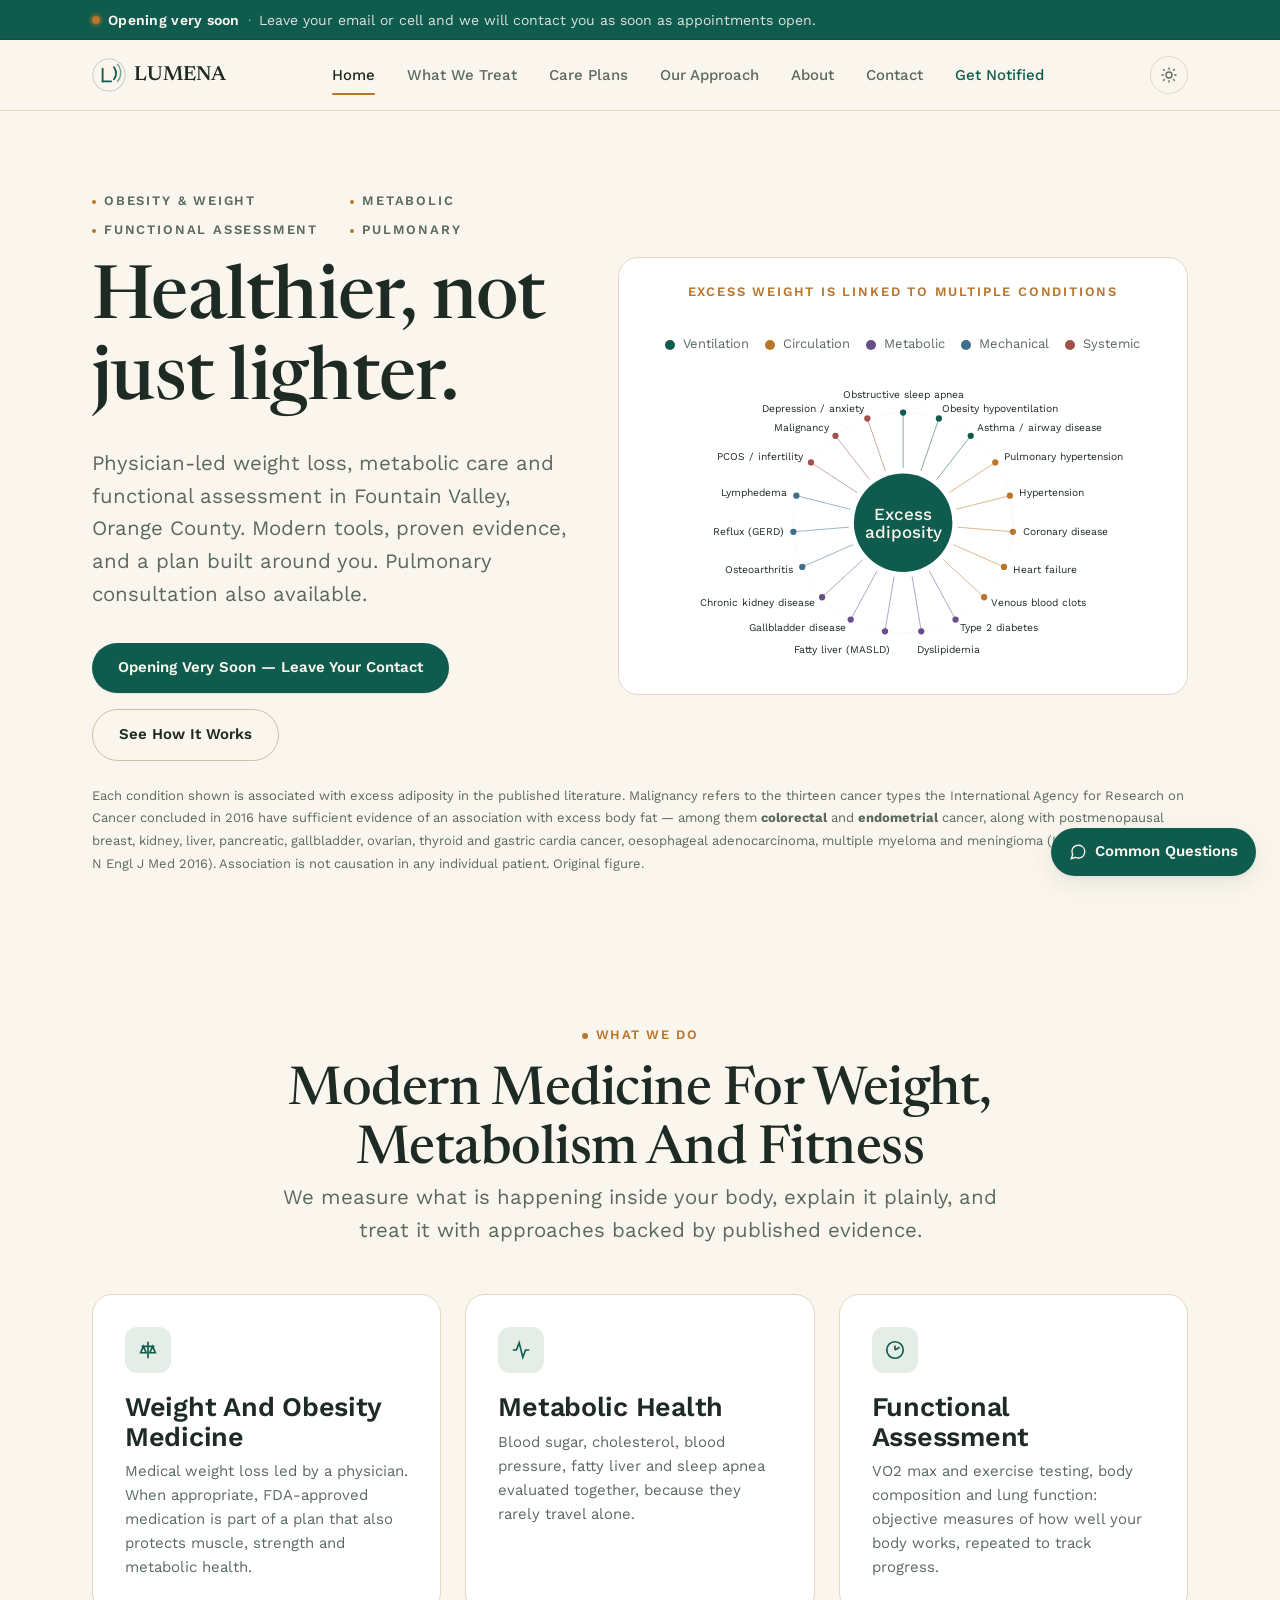
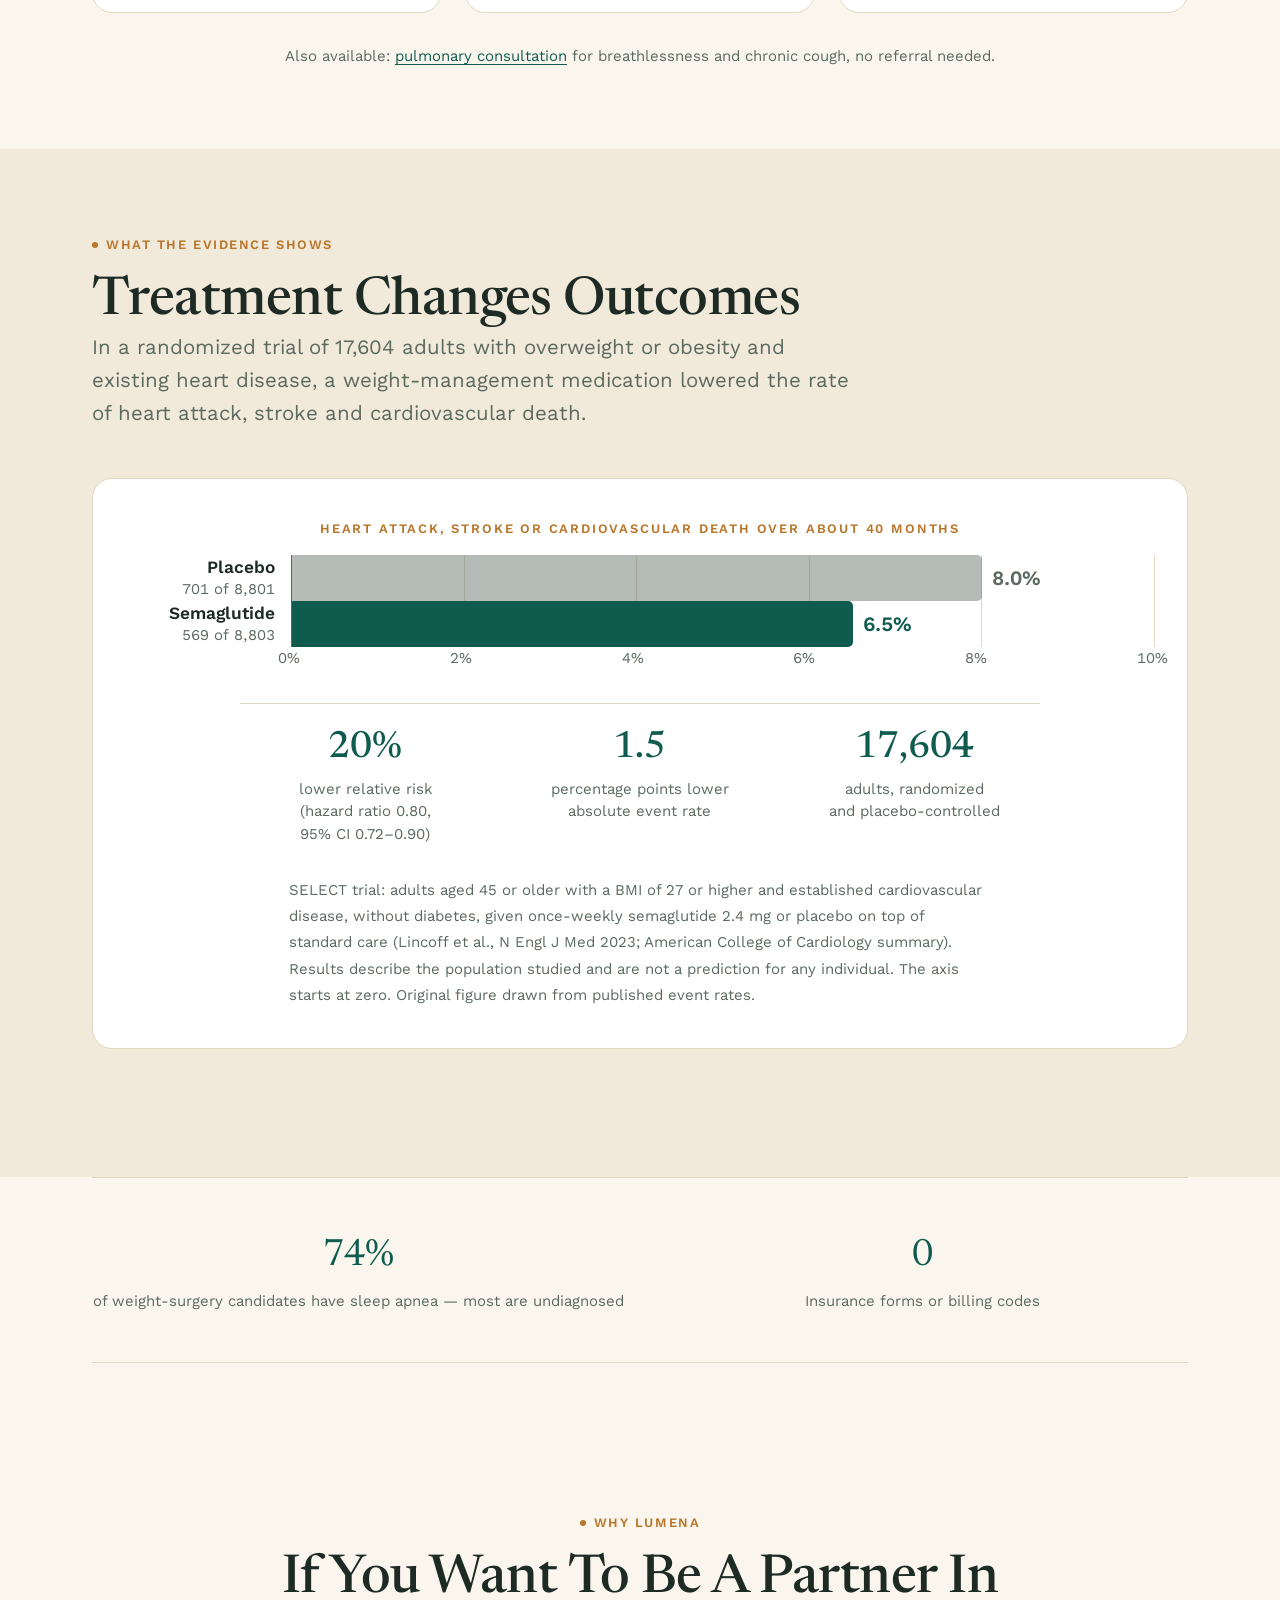
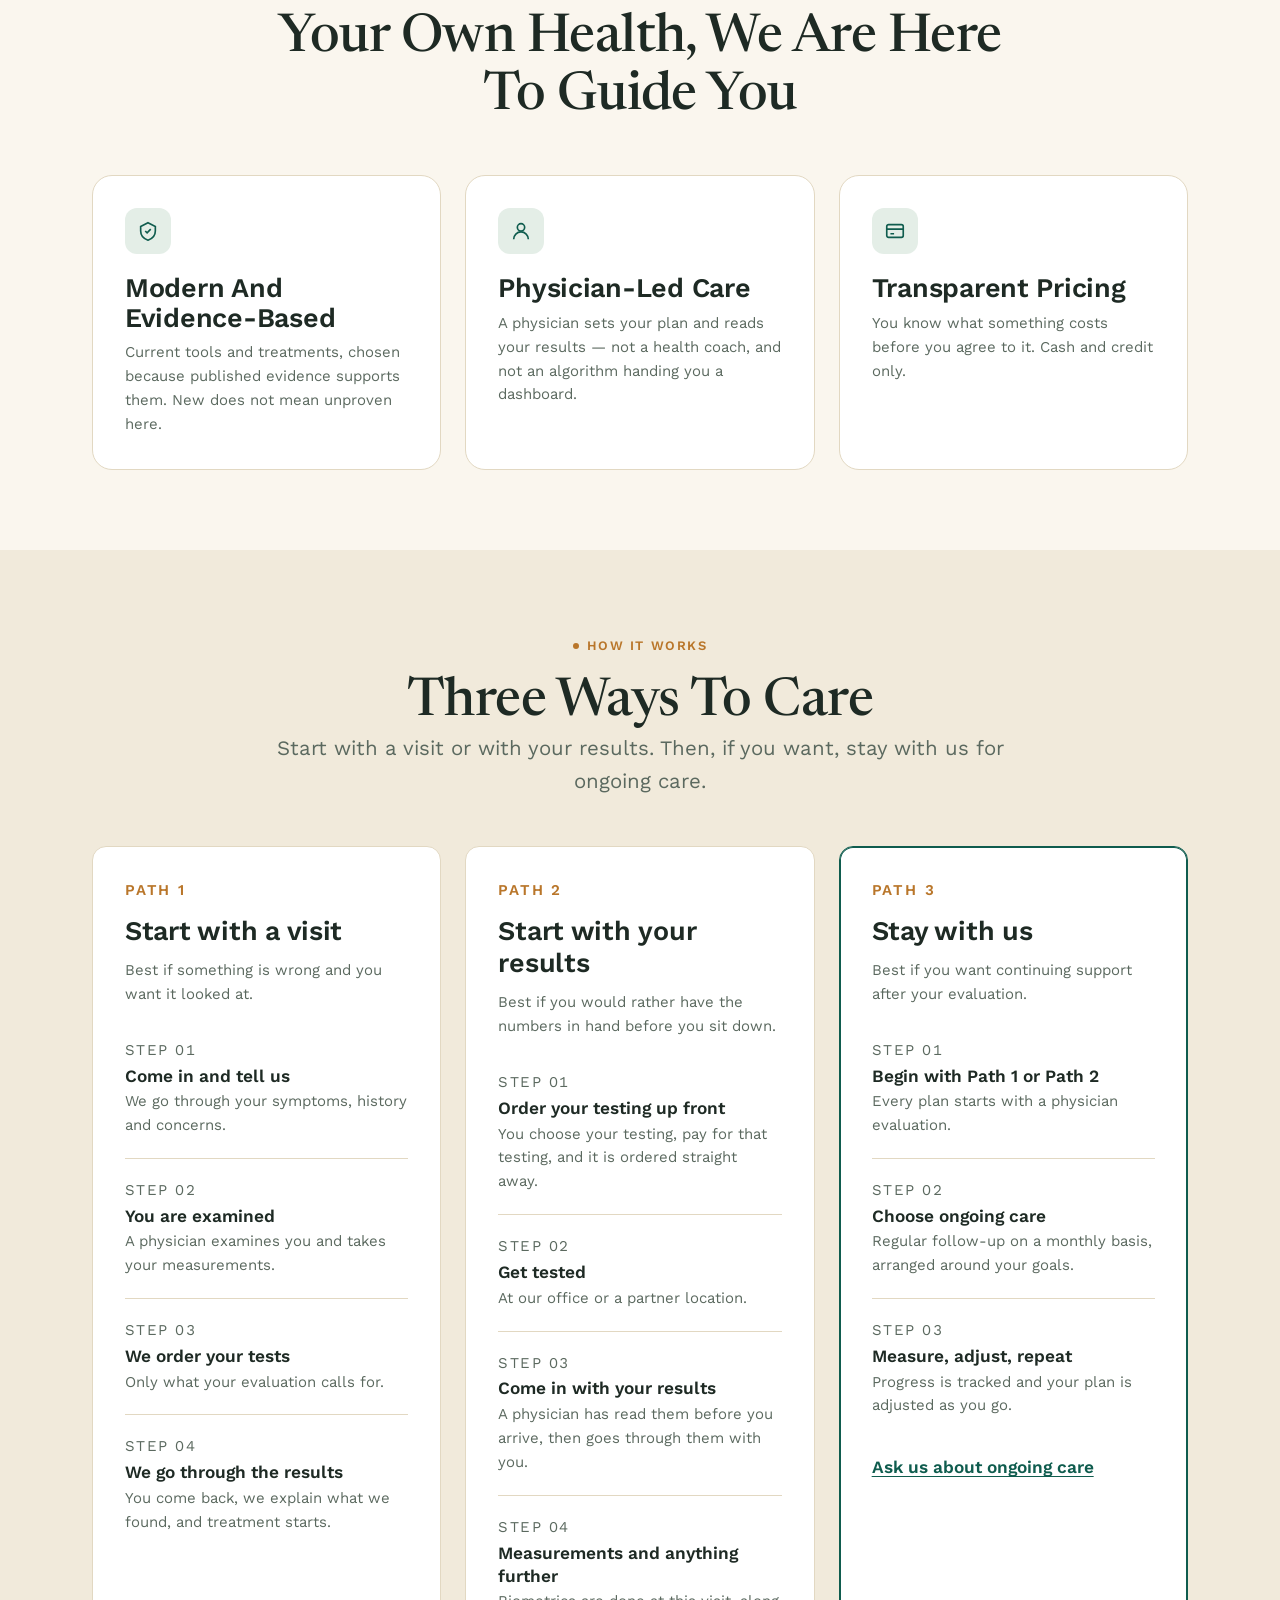
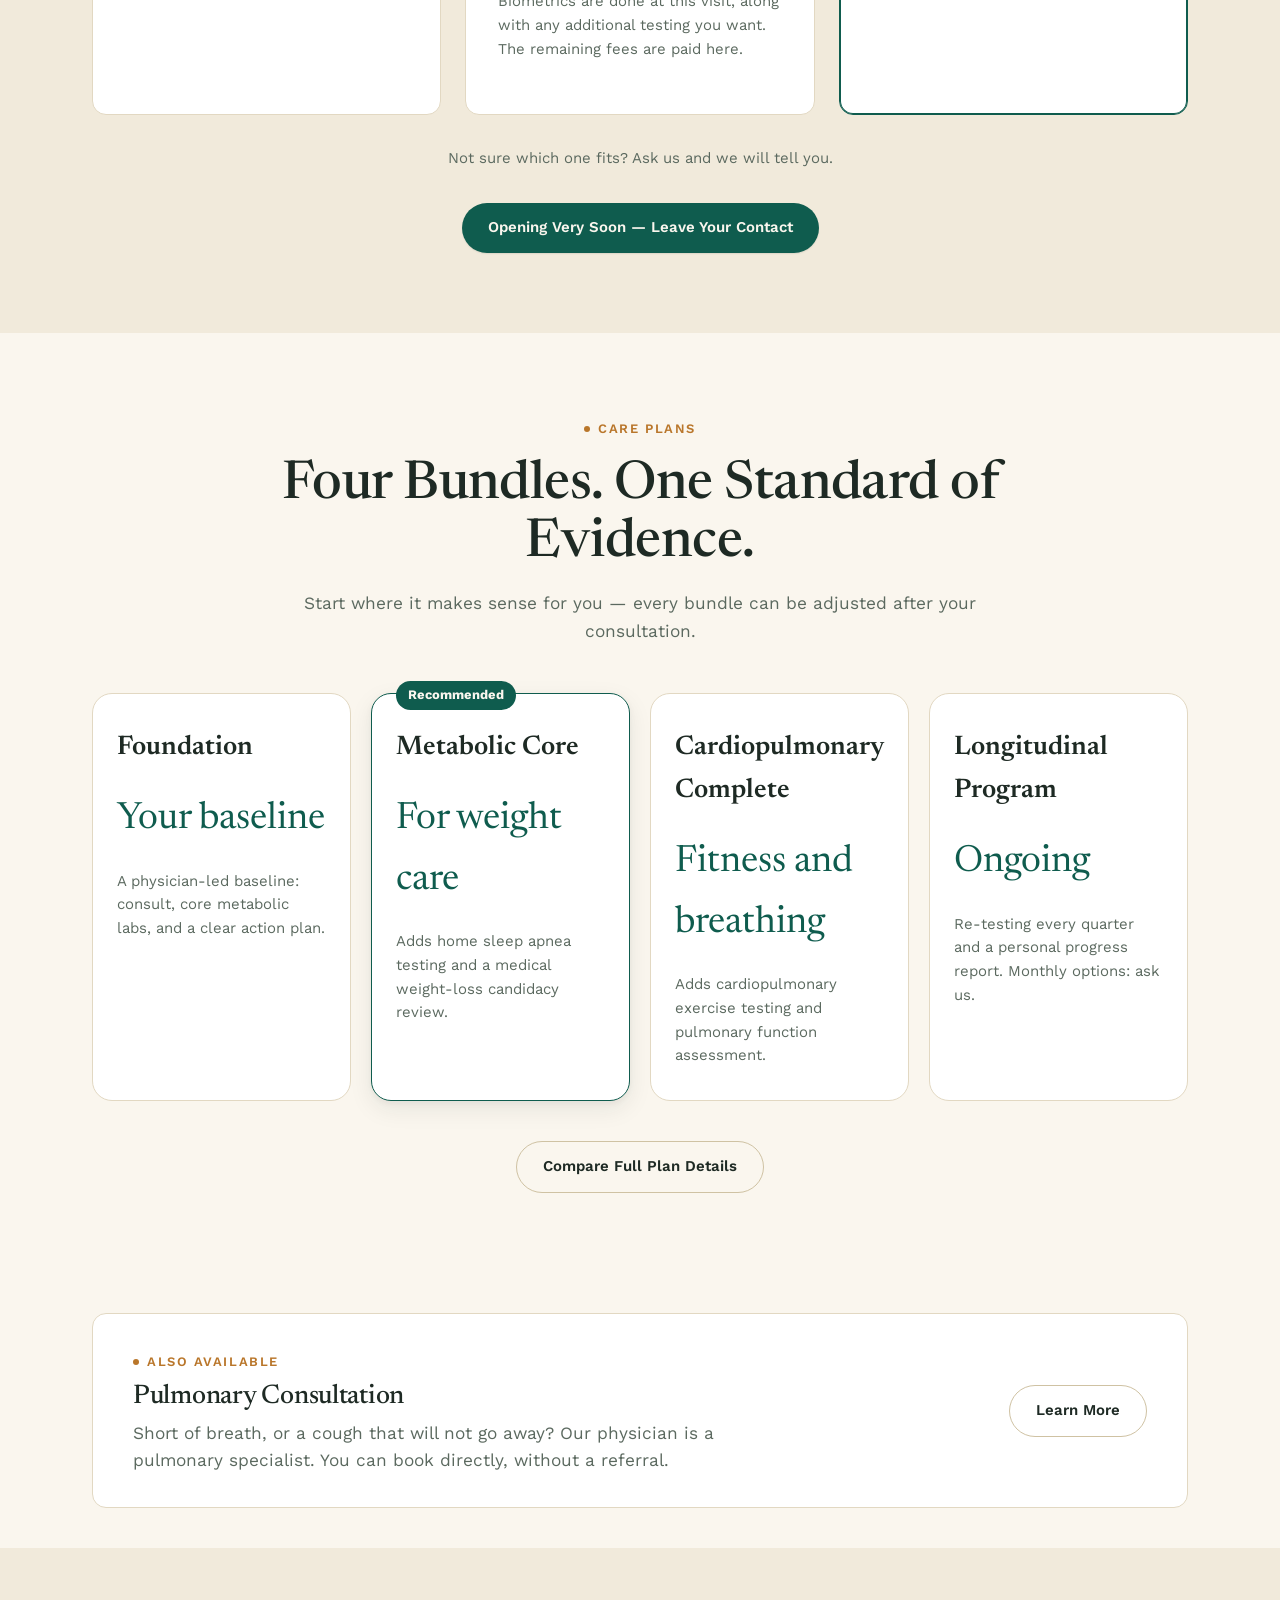
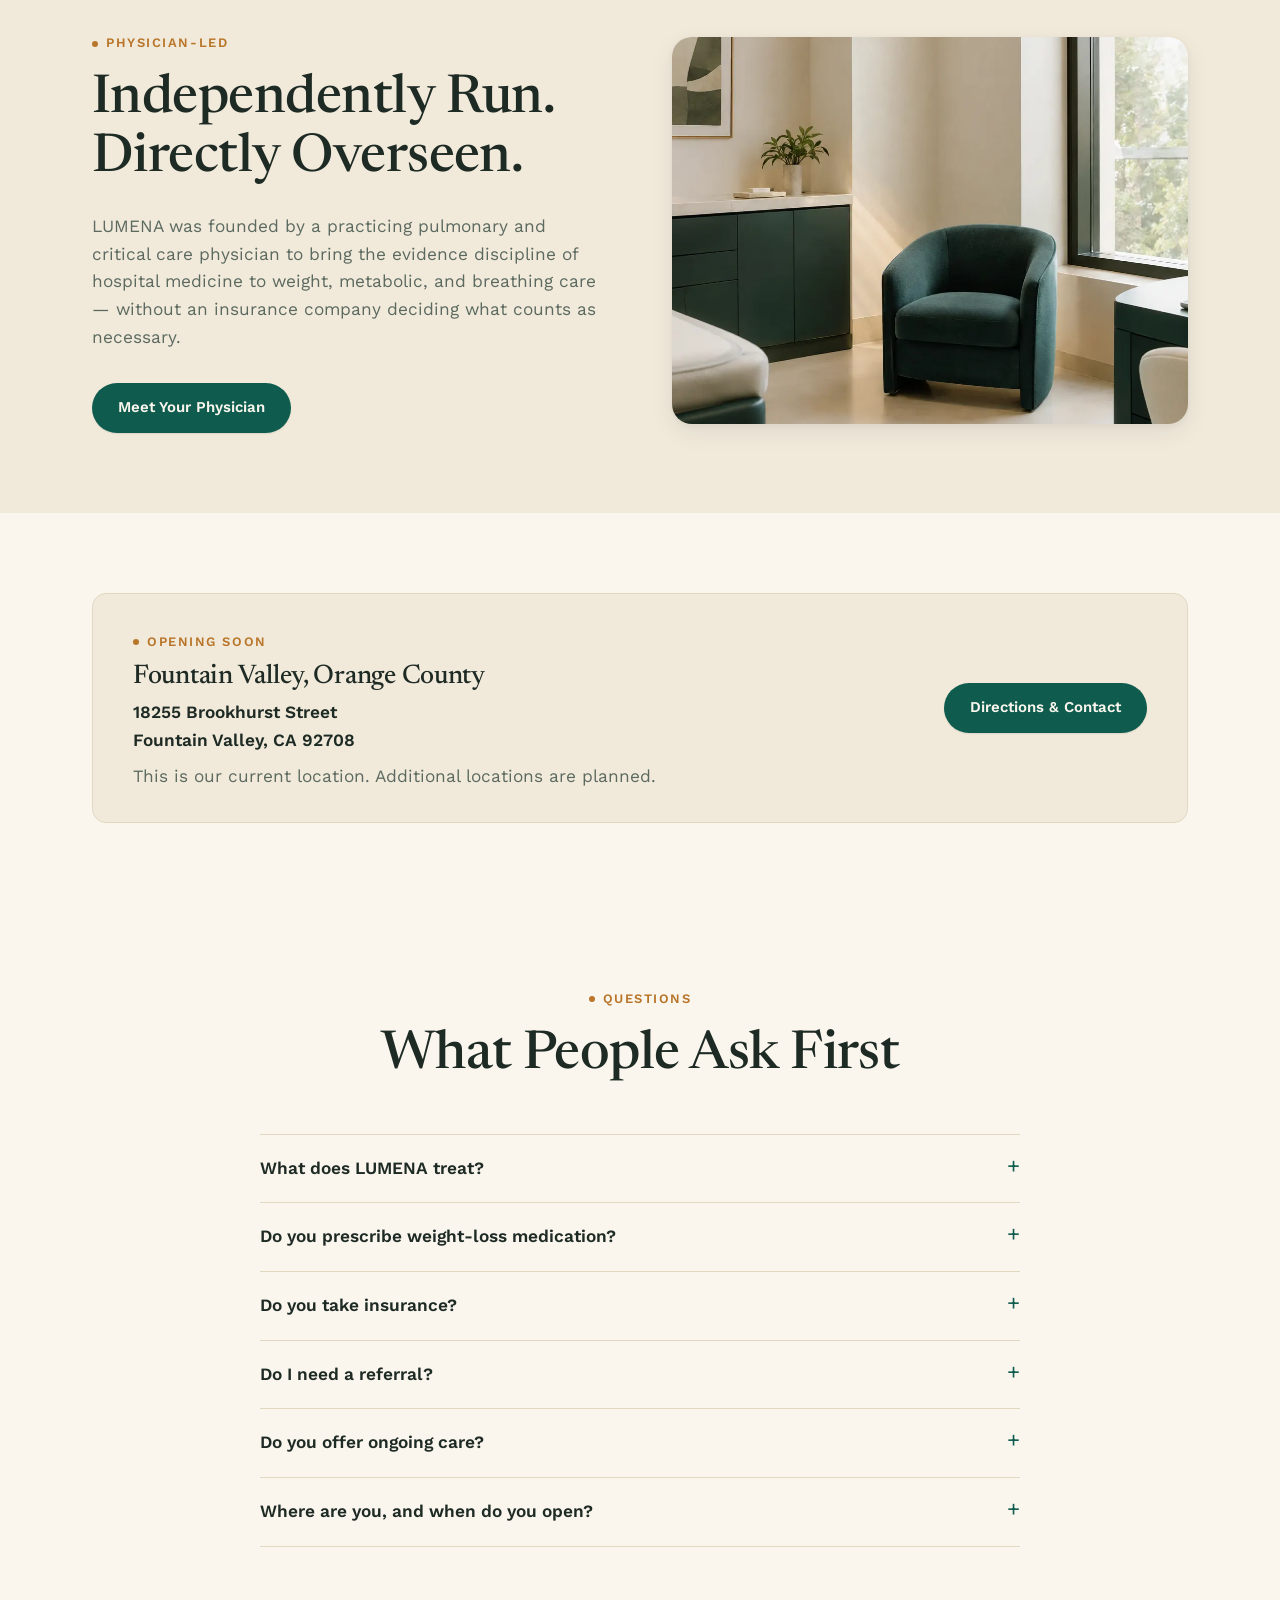
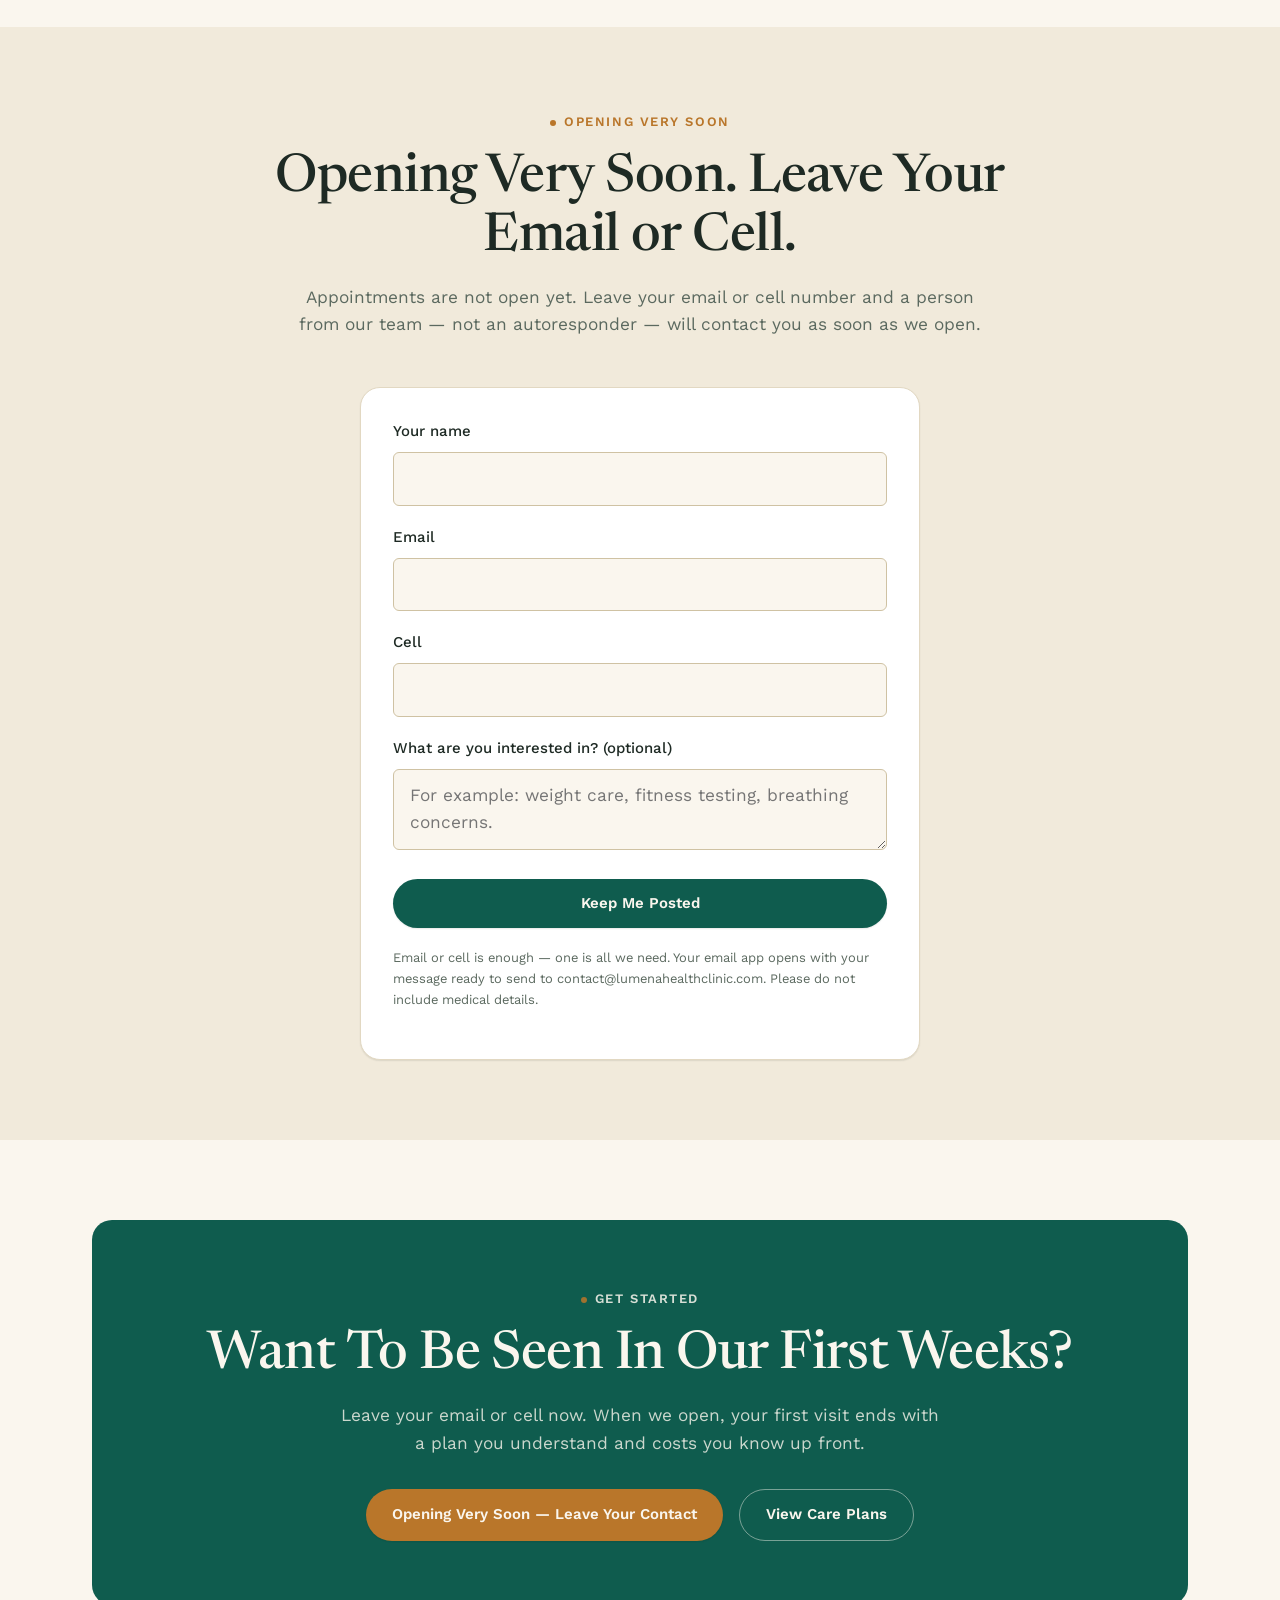
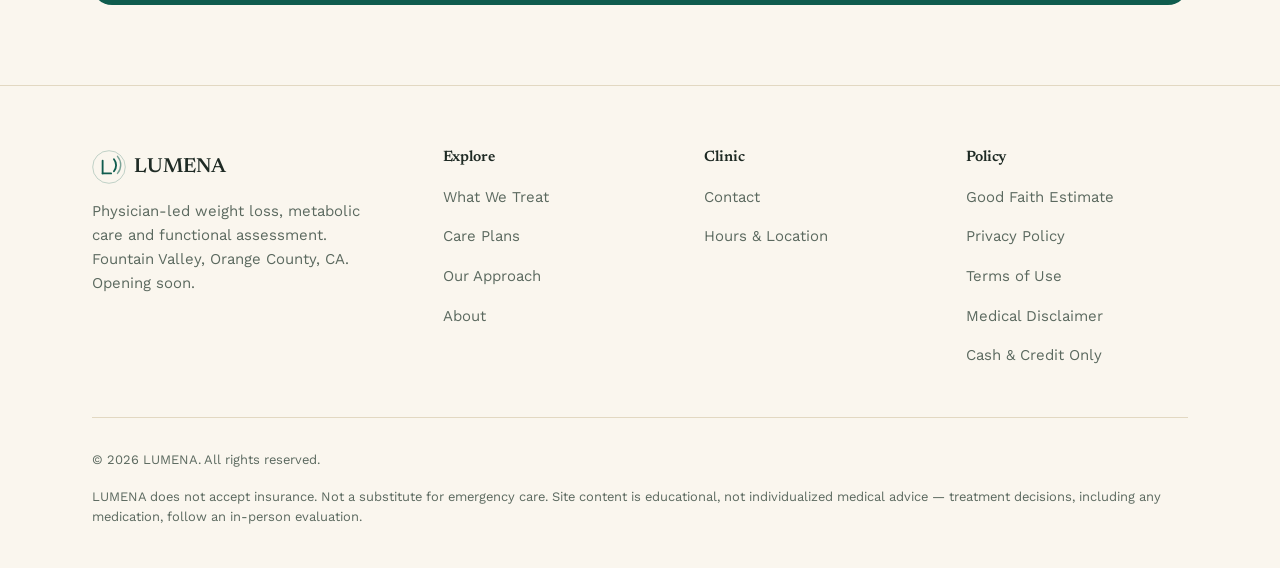
==== commit 1a2b315d: "Add VTE, gallbladder, lymphedema, PCOS/infertility to complications graph; switch booking to 'Openin" ====
--- a/index.html
+++ b/index.html
@@ -43,9 +43,9 @@
 <div class="status-bar" role="status">
   <div class="container status-bar-inner">
     <span class="status-dot" aria-hidden="true"></span>
-    <strong>Opening soon</strong>
+    <strong>Opening very soon</strong>
     <span class="status-sep" aria-hidden="true">&middot;</span>
-    <span>We are not seeing patients yet. Request a time below and we will confirm your visit by email once our doors open.</span>
+    <span>Leave your email or cell and we will contact you as soon as appointments open.</span>
   </div>
 </div>
 
@@ -62,7 +62,7 @@
       <a href="./approach.html">Our Approach</a>
       <a href="./about.html">About</a>
       <a href="./contact.html">Contact</a>
-      <a href="#book" class="nav-cta">Request a Visit</a>
+      <a href="#book" class="nav-cta">Get Notified</a>
     </nav>
     <div class="nav-right">
       <button class="theme-toggle" aria-label="Toggle dark mode">
@@ -88,7 +88,7 @@
         <h1>Healthier, not just lighter.</h1>
         <p class="lede">Physician-led weight loss, metabolic care and functional assessment in Fountain Valley, Orange County. Modern tools, proven evidence, and a plan built around you. Pulmonary consultation also available.</p>
         <div class="hero-actions">
-          <a href="#book" class="btn btn-primary">Request an Appointment</a>
+          <a href="#book" class="btn btn-primary">Opening Very Soon &mdash; Leave Your Contact</a>
           <a href="#start" class="btn btn-ghost">See How It Works</a>
         </div>
       </div>
@@ -101,60 +101,72 @@
           <li><i style="background:var(--g4)"></i> Mechanical</li>
           <li><i style="background:var(--g5)"></i> Systemic</li>
         </ul>
-<svg class="dx-svg dx-radial" viewBox="0 104 1180 616" role="img" aria-labelledby="radT radD" xmlns="http://www.w3.org/2000/svg">
+<svg class="dx-svg dx-radial" viewBox="0 96 1180 650" role="img" aria-labelledby="radT radD" xmlns="http://www.w3.org/2000/svg">
 <title id="radT">Organ-system consequences of excess adiposity</title>
 <desc id="radD">Excess adiposity sits at the center with multiple downstream conditions arranged around it, grouped by the system affected: ventilation, circulation, metabolic, mechanical and systemic.</desc>
 <circle class="dx-ring" cx="590" cy="408" r="246"/>
 <path class="dx-spoke dx-s1" d="M 590.0,286.0 L 590.0,162.0"/>
 <circle class="dx-node dx-s1" cx="590.0" cy="162.0" r="7"/>
 <text class="dx-rlabel" x="590.0" y="124.0" text-anchor="middle" dominant-baseline="middle">Obstructive sleep apnea</text>
-<path class="dx-spoke dx-s1" d="M 639.6,296.5 L 690.1,183.3"/>
-<circle class="dx-node dx-s1" cx="690.1" cy="183.3" r="7"/>
-<text class="dx-rlabel" x="699.0" y="163.2" text-anchor="start" dominant-baseline="middle">Obesity hypoventilation</text>
-<path class="dx-spoke dx-s1" d="M 680.7,326.4 L 772.8,243.4"/>
-<circle class="dx-node dx-s1" cx="772.8" cy="243.4" r="7"/>
-<text class="dx-rlabel" x="789.2" y="228.7" text-anchor="start" dominant-baseline="middle">Asthma / airway disease</text>
-<path class="dx-spoke dx-s2" d="M 706.0,370.3 L 824.0,332.0"/>
-<circle class="dx-node dx-s2" cx="824.0" cy="332.0" r="7"/>
-<text class="dx-rlabel" x="844.9" y="325.2" text-anchor="start" dominant-baseline="middle">Pulmonary hypertension</text>
-<path class="dx-spoke dx-s2" d="M 711.3,420.8 L 834.7,433.7"/>
-<circle class="dx-node dx-s2" cx="834.7" cy="433.7" r="7"/>
-<text class="dx-rlabel" x="856.5" y="436.0" text-anchor="start" dominant-baseline="middle">Hypertension</text>
-<path class="dx-spoke dx-s2" d="M 695.7,469.0 L 803.0,531.0"/>
-<circle class="dx-node dx-s2" cx="803.0" cy="531.0" r="7"/>
-<text class="dx-rlabel" x="822.1" y="542.0" text-anchor="start" dominant-baseline="middle">Coronary disease</text>
-<path class="dx-spoke dx-s2" d="M 661.7,506.7 L 734.6,607.0"/>
-<circle class="dx-node dx-s2" cx="734.6" cy="607.0" r="7"/>
-<text class="dx-rlabel" x="747.5" y="624.8" text-anchor="start" dominant-baseline="middle">Heart failure</text>
-<path class="dx-spoke dx-s3" d="M 615.4,527.3 L 641.1,648.6"/>
-<circle class="dx-node dx-s3" cx="641.1" cy="648.6" r="7"/>
-<text class="dx-rlabel" x="645.7" y="670.1" text-anchor="start" dominant-baseline="middle">Type 2 diabetes</text>
-<path class="dx-spoke dx-s3" d="M 564.6,527.3 L 538.9,648.6"/>
-<circle class="dx-node dx-s3" cx="538.9" cy="648.6" r="7"/>
-<text class="dx-rlabel" x="534.3" y="670.1" text-anchor="end" dominant-baseline="middle">Dyslipidemia</text>
-<path class="dx-spoke dx-s3" d="M 518.3,506.7 L 445.4,607.0"/>
-<circle class="dx-node dx-s3" cx="445.4" cy="607.0" r="7"/>
-<text class="dx-rlabel" x="432.5" y="624.8" text-anchor="end" dominant-baseline="middle">Fatty liver (MASLD)</text>
-<path class="dx-spoke dx-s3" d="M 484.3,469.0 L 377.0,531.0"/>
-<circle class="dx-node dx-s3" cx="377.0" cy="531.0" r="7"/>
-<text class="dx-rlabel" x="357.9" y="542.0" text-anchor="end" dominant-baseline="middle">Chronic kidney disease</text>
-<path class="dx-spoke dx-s4" d="M 468.7,420.8 L 345.3,433.7"/>
-<circle class="dx-node dx-s4" cx="345.3" cy="433.7" r="7"/>
-<text class="dx-rlabel" x="323.5" y="436.0" text-anchor="end" dominant-baseline="middle">Osteoarthritis</text>
-<path class="dx-spoke dx-s4" d="M 474.0,370.3 L 356.0,332.0"/>
-<circle class="dx-node dx-s4" cx="356.0" cy="332.0" r="7"/>
-<text class="dx-rlabel" x="335.1" y="325.2" text-anchor="end" dominant-baseline="middle">Reflux (GERD)</text>
-<path class="dx-spoke dx-s5" d="M 499.3,326.4 L 407.2,243.4"/>
-<circle class="dx-node dx-s5" cx="407.2" cy="243.4" r="7"/>
-<text class="dx-rlabel" x="390.8" y="228.7" text-anchor="end" dominant-baseline="middle">Malignancy</text>
-<path class="dx-spoke dx-s5" d="M 540.4,296.5 L 489.9,183.3"/>
-<circle class="dx-node dx-s5" cx="489.9" cy="183.3" r="7"/>
-<text class="dx-rlabel" x="481.0" y="163.2" text-anchor="end" dominant-baseline="middle">Depression / anxiety</text>
+<path class="dx-spoke dx-s1" d="M 629.6,292.6 L 669.9,175.3"/>
+<circle class="dx-node dx-s1" cx="669.9" cy="175.3" r="7"/>
+<text class="dx-rlabel" x="677.0" y="154.5" text-anchor="start" dominant-baseline="middle">Obesity hypoventilation</text>
+<path class="dx-spoke dx-s1" d="M 664.9,311.7 L 741.1,213.9"/>
+<circle class="dx-node dx-s1" cx="741.1" cy="213.9" r="7"/>
+<text class="dx-rlabel" x="754.6" y="196.5" text-anchor="start" dominant-baseline="middle">Asthma / airway disease</text>
+<path class="dx-spoke dx-s2" d="M 692.1,341.3 L 795.9,273.5"/>
+<circle class="dx-node dx-s2" cx="795.9" cy="273.5" r="7"/>
+<text class="dx-rlabel" x="814.4" y="261.4" text-anchor="start" dominant-baseline="middle">Pulmonary hypertension</text>
+<path class="dx-spoke dx-s2" d="M 708.3,378.1 L 828.5,347.6"/>
+<circle class="dx-node dx-s2" cx="828.5" cy="347.6" r="7"/>
+<text class="dx-rlabel" x="849.8" y="342.2" text-anchor="start" dominant-baseline="middle">Hypertension</text>
+<path class="dx-spoke dx-s2" d="M 711.6,418.1 L 835.2,428.3"/>
+<circle class="dx-node dx-s2" cx="835.2" cy="428.3" r="7"/>
+<text class="dx-rlabel" x="857.1" y="430.1" text-anchor="start" dominant-baseline="middle">Coronary disease</text>
+<path class="dx-spoke dx-s2" d="M 701.7,457.0 L 815.3,506.8"/>
+<circle class="dx-node dx-s2" cx="815.3" cy="506.8" r="7"/>
+<text class="dx-rlabel" x="835.4" y="515.7" text-anchor="start" dominant-baseline="middle">Heart failure</text>
+<path class="dx-spoke dx-s2" d="M 679.8,490.6 L 771.0,574.6"/>
+<circle class="dx-node dx-s2" cx="771.0" cy="574.6" r="7"/>
+<text class="dx-rlabel" x="787.2" y="589.5" text-anchor="start" dominant-baseline="middle">Venous blood clots</text>
+<path class="dx-spoke dx-s3" d="M 648.1,515.3 L 707.1,624.4"/>
+<circle class="dx-node dx-s3" cx="707.1" cy="624.4" r="7"/>
+<text class="dx-rlabel" x="717.6" y="643.7" text-anchor="start" dominant-baseline="middle">Type 2 diabetes</text>
+<path class="dx-spoke dx-s3" d="M 610.1,528.3 L 630.5,650.6"/>
+<circle class="dx-node dx-s3" cx="630.5" cy="650.6" r="7"/>
+<text class="dx-rlabel" x="620.1" y="692.3" text-anchor="start" dominant-baseline="middle">Dyslipidemia</text>
+<path class="dx-spoke dx-s3" d="M 569.9,528.3 L 549.5,650.6"/>
+<circle class="dx-node dx-s3" cx="549.5" cy="650.6" r="7"/>
+<text class="dx-rlabel" x="559.9" y="692.3" text-anchor="end" dominant-baseline="middle">Fatty liver (MASLD)</text>
+<path class="dx-spoke dx-s3" d="M 531.9,515.3 L 472.9,624.4"/>
+<circle class="dx-node dx-s3" cx="472.9" cy="624.4" r="7"/>
+<text class="dx-rlabel" x="462.4" y="643.7" text-anchor="end" dominant-baseline="middle">Gallbladder disease</text>
+<path class="dx-spoke dx-s3" d="M 500.2,490.6 L 409.0,574.6"/>
+<circle class="dx-node dx-s3" cx="409.0" cy="574.6" r="7"/>
+<text class="dx-rlabel" x="392.8" y="589.5" text-anchor="end" dominant-baseline="middle">Chronic kidney disease</text>
+<path class="dx-spoke dx-s4" d="M 478.3,457.0 L 364.7,506.8"/>
+<circle class="dx-node dx-s4" cx="364.7" cy="506.8" r="7"/>
+<text class="dx-rlabel" x="344.6" y="515.7" text-anchor="end" dominant-baseline="middle">Osteoarthritis</text>
+<path class="dx-spoke dx-s4" d="M 468.4,418.1 L 344.8,428.3"/>
+<circle class="dx-node dx-s4" cx="344.8" cy="428.3" r="7"/>
+<text class="dx-rlabel" x="322.9" y="430.1" text-anchor="end" dominant-baseline="middle">Reflux (GERD)</text>
+<path class="dx-spoke dx-s4" d="M 471.7,378.1 L 351.5,347.6"/>
+<circle class="dx-node dx-s4" cx="351.5" cy="347.6" r="7"/>
+<text class="dx-rlabel" x="330.2" y="342.2" text-anchor="end" dominant-baseline="middle">Lymphedema</text>
+<path class="dx-spoke dx-s5" d="M 487.9,341.3 L 384.1,273.5"/>
+<circle class="dx-node dx-s5" cx="384.1" cy="273.5" r="7"/>
+<text class="dx-rlabel" x="365.6" y="261.4" text-anchor="end" dominant-baseline="middle">PCOS / infertility</text>
+<path class="dx-spoke dx-s5" d="M 515.1,311.7 L 438.9,213.9"/>
+<circle class="dx-node dx-s5" cx="438.9" cy="213.9" r="7"/>
+<text class="dx-rlabel" x="425.4" y="196.5" text-anchor="end" dominant-baseline="middle">Malignancy</text>
+<path class="dx-spoke dx-s5" d="M 550.4,292.6 L 510.1,175.3"/>
+<circle class="dx-node dx-s5" cx="510.1" cy="175.3" r="7"/>
+<text class="dx-rlabel" x="503.0" y="154.5" text-anchor="end" dominant-baseline="middle">Depression / anxiety</text>
 <circle class="dx-core" cx="590" cy="408" r="110"/>
 <text class="dx-ctitle" x="590" y="402">Excess</text>
 <text class="dx-ctitle" x="590" y="442">adiposity</text>
 </svg>
-<div class="dx-radial-list"><p class="dx-rl-center">Excess adiposity is linked to:</p><div class="dx-rl-group"><h4><i style="background:var(--g1)"></i>Ventilation</h4><ul><li>Obstructive sleep apnea</li><li>Obesity hypoventilation</li><li>Asthma / airway disease</li></ul></div><div class="dx-rl-group"><h4><i style="background:var(--g2)"></i>Circulation</h4><ul><li>Pulmonary hypertension</li><li>Hypertension</li><li>Coronary disease</li><li>Heart failure</li></ul></div><div class="dx-rl-group"><h4><i style="background:var(--g3)"></i>Metabolic</h4><ul><li>Type 2 diabetes</li><li>Dyslipidemia</li><li>Fatty liver (MASLD)</li><li>Chronic kidney disease</li></ul></div><div class="dx-rl-group"><h4><i style="background:var(--g4)"></i>Mechanical</h4><ul><li>Osteoarthritis</li><li>Reflux (GERD)</li></ul></div><div class="dx-rl-group"><h4><i style="background:var(--g5)"></i>Systemic</h4><ul><li>Malignancy</li><li>Depression / anxiety</li></ul></div></div>
+<div class="dx-radial-list"><p class="dx-rl-center">Excess adiposity is linked to:</p><div class="dx-rl-group"><h4><i style="background:var(--g1)"></i>Ventilation</h4><ul><li>Obstructive sleep apnea</li><li>Obesity hypoventilation</li><li>Asthma / airway disease</li></ul></div><div class="dx-rl-group"><h4><i style="background:var(--g2)"></i>Circulation</h4><ul><li>Pulmonary hypertension</li><li>Hypertension</li><li>Coronary disease</li><li>Heart failure</li><li>Venous blood clots</li></ul></div><div class="dx-rl-group"><h4><i style="background:var(--g3)"></i>Metabolic</h4><ul><li>Type 2 diabetes</li><li>Dyslipidemia</li><li>Fatty liver (MASLD)</li><li>Gallbladder disease</li><li>Chronic kidney disease</li></ul></div><div class="dx-rl-group"><h4><i style="background:var(--g4)"></i>Mechanical</h4><ul><li>Osteoarthritis</li><li>Reflux (GERD)</li><li>Lymphedema</li></ul></div><div class="dx-rl-group"><h4><i style="background:var(--g5)"></i>Systemic</h4><ul><li>PCOS / infertility</li><li>Malignancy</li><li>Depression / anxiety</li></ul></div></div>
         
       </figure>
     </div>
@@ -313,7 +325,7 @@
       </div>
 
       <p class="paths-note">Not sure which one fits? Ask us and we will tell you.</p>
-      <div class="text-center mt-8"><a href="#book" class="btn btn-primary">Request an Appointment</a></div>
+      <div class="text-center mt-8"><a href="#book" class="btn btn-primary">Opening Very Soon &mdash; Leave Your Contact</a></div>
     </div>
   </section>
 
@@ -410,7 +422,7 @@
         <details class="faq-item"><summary>Do you take insurance?</summary><p>No. We are cash and credit only, with transparent pricing. You know what something costs before you agree to it.</p></details>
         <details class="faq-item"><summary>Do I need a referral?</summary><p>No referral is needed.</p></details>
         <details class="faq-item"><summary>Do you offer ongoing care?</summary><p>Yes. After your evaluation, you can continue with regular physician-led follow-up. Ask us about the options.</p></details>
-        <details class="faq-item"><summary>Where are you, and when do you open?</summary><p>Our current location is 18255 Brookhurst Street, Fountain Valley, CA 92708. We are opening soon, with additional locations planned. Request a time below and we will confirm when our doors open.</p></details>
+        <details class="faq-item"><summary>Where are you, and when do you open?</summary><p>Our current location is 18255 Brookhurst Street, Fountain Valley, CA 92708. We are opening very soon, with additional locations planned. Leave your email or cell below and we will contact you when we open.</p></details>
       </div>
     </div>
   </section>
@@ -419,32 +431,20 @@
   <section id="book" class="booking-section">
     <div class="container">
       <div class="section-head center">
-        <span class="eyebrow">Request an Appointment</span>
-        <h2>Tell Us When Works. We Confirm When We Open.</h2>
-        <p class="mt-4" style="margin-inline:auto; text-align:center; max-width:62ch;">These are the times we expect to have available at opening. Choose one and a person &mdash; not an autoresponder &mdash; replies by email. Nothing is booked until we confirm it with you.</p>
-      </div>
-
-      <div class="booking-grid">
-        <div class="booking-slots">
-          <fieldset>
-            <legend class="booking-legend">Available times</legend>
-            <div id="slotContainer" class="slot-loading">Loading current availability&hellip;</div>
-            <p class="slot-meta" id="slotMeta"></p>
-          </fieldset>
-          <p class="slot-note">Nothing here works for you? <a href="./contact.html">Tell us when does</a> and we will open a slot.</p>
-        </div>
-
-        <form class="booking-form" id="bookingForm" novalidate>
-          <label class="fld"><span>Full name</span><input type="text" name="name" required autocomplete="name"></label>
-          <label class="fld"><span>Email</span><input type="email" name="email" required autocomplete="email"></label>
-          <label class="fld"><span>Phone</span><input type="tel" name="phone" required autocomplete="tel"></label>
-          <label class="fld"><span>What would you like help with?</span><textarea name="reason" rows="3" placeholder="A sentence is enough."></textarea></label>
-          <p class="chosen-slot" id="chosenSlot" aria-live="polite">No time selected yet.</p>
-          <button type="submit" class="btn btn-primary btn-block">Request This Appointment</button>
-          <p class="booking-fineprint">We will email you a confirmation and your cost before your visit. Please do not include medical details in this form.</p>
-          <p class="booking-status" id="bookingStatus" role="status"></p>
-        </form>
-      </div>
+        <span class="eyebrow">Opening Very Soon</span>
+        <h2>Opening Very Soon. Leave Your Email or Cell.</h2>
+        <p class="mt-4" style="margin-inline:auto; text-align:center; max-width:62ch;">Appointments are not open yet. Leave your email or cell number and a person from our team &mdash; not an autoresponder &mdash; will contact you as soon as we open.</p>
+      </div>
+
+      <form class="booking-form interest-form" id="bookingForm" novalidate>
+        <label class="fld"><span>Your name</span><input type="text" name="name" required autocomplete="name"></label>
+        <label class="fld"><span>Email</span><input type="email" name="email" autocomplete="email"></label>
+        <label class="fld"><span>Cell</span><input type="tel" name="phone" autocomplete="tel"></label>
+        <label class="fld"><span>What are you interested in? (optional)</span><textarea name="reason" rows="2" placeholder="For example: weight care, fitness testing, breathing concerns."></textarea></label>
+        <button type="submit" class="btn btn-primary btn-block">Keep Me Posted</button>
+        <p class="booking-fineprint">Email or cell is enough &mdash; one is all we need. Your email app opens with your message ready to send to contact@lumenahealthclinic.com. Please do not include medical details.</p>
+        <p class="booking-status" id="bookingStatus" role="status"></p>
+      </form>
     </div>
   </section>
 
@@ -454,9 +454,9 @@
       <div class="cta-band">
         <span class="eyebrow" style="color: var(--on-primary); opacity:0.85;">Get Started</span>
         <h2 class="mt-4">Want To Be Seen In Our First Weeks?</h2>
-        <p class="mt-4">Request a consultation now and you will leave your first visit with a plan you understand and costs you know up front.</p>
+        <p class="mt-4">Leave your email or cell now. When we open, your first visit ends with a plan you understand and costs you know up front.</p>
         <div class="hero-actions">
-          <a href="#book" class="btn btn-accent">Request an Appointment</a>
+          <a href="#book" class="btn btn-accent">Opening Very Soon &mdash; Leave Your Contact</a>
           <a href="./services.html" class="btn btn-ghost">View Care Plans</a>
         </div>
       </div>
--- a/style.css
+++ b/style.css
@@ -810,3 +810,5 @@
 
 /* mobile list: title already says it */
 .dx-rl-center{display:none!important;}
+
+.interest-form{max-width:560px;margin:var(--space-8) auto 0;}
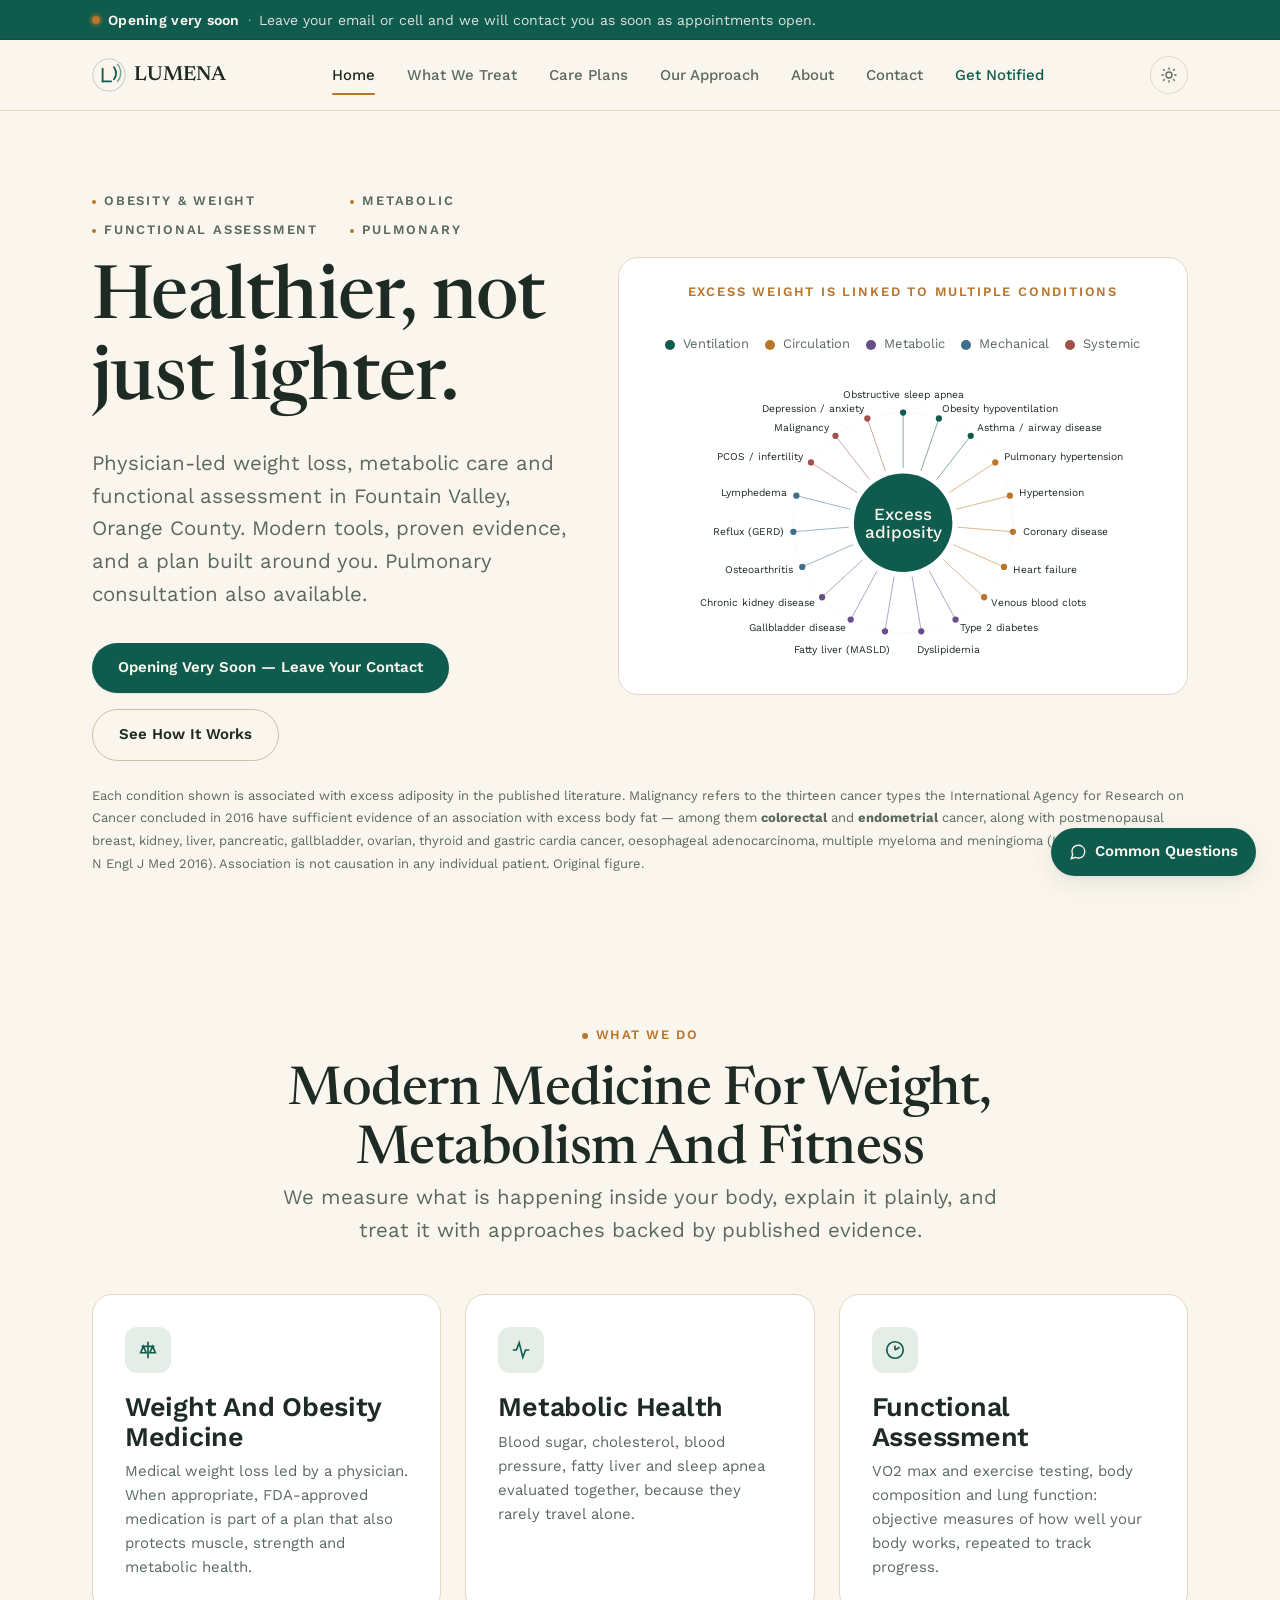
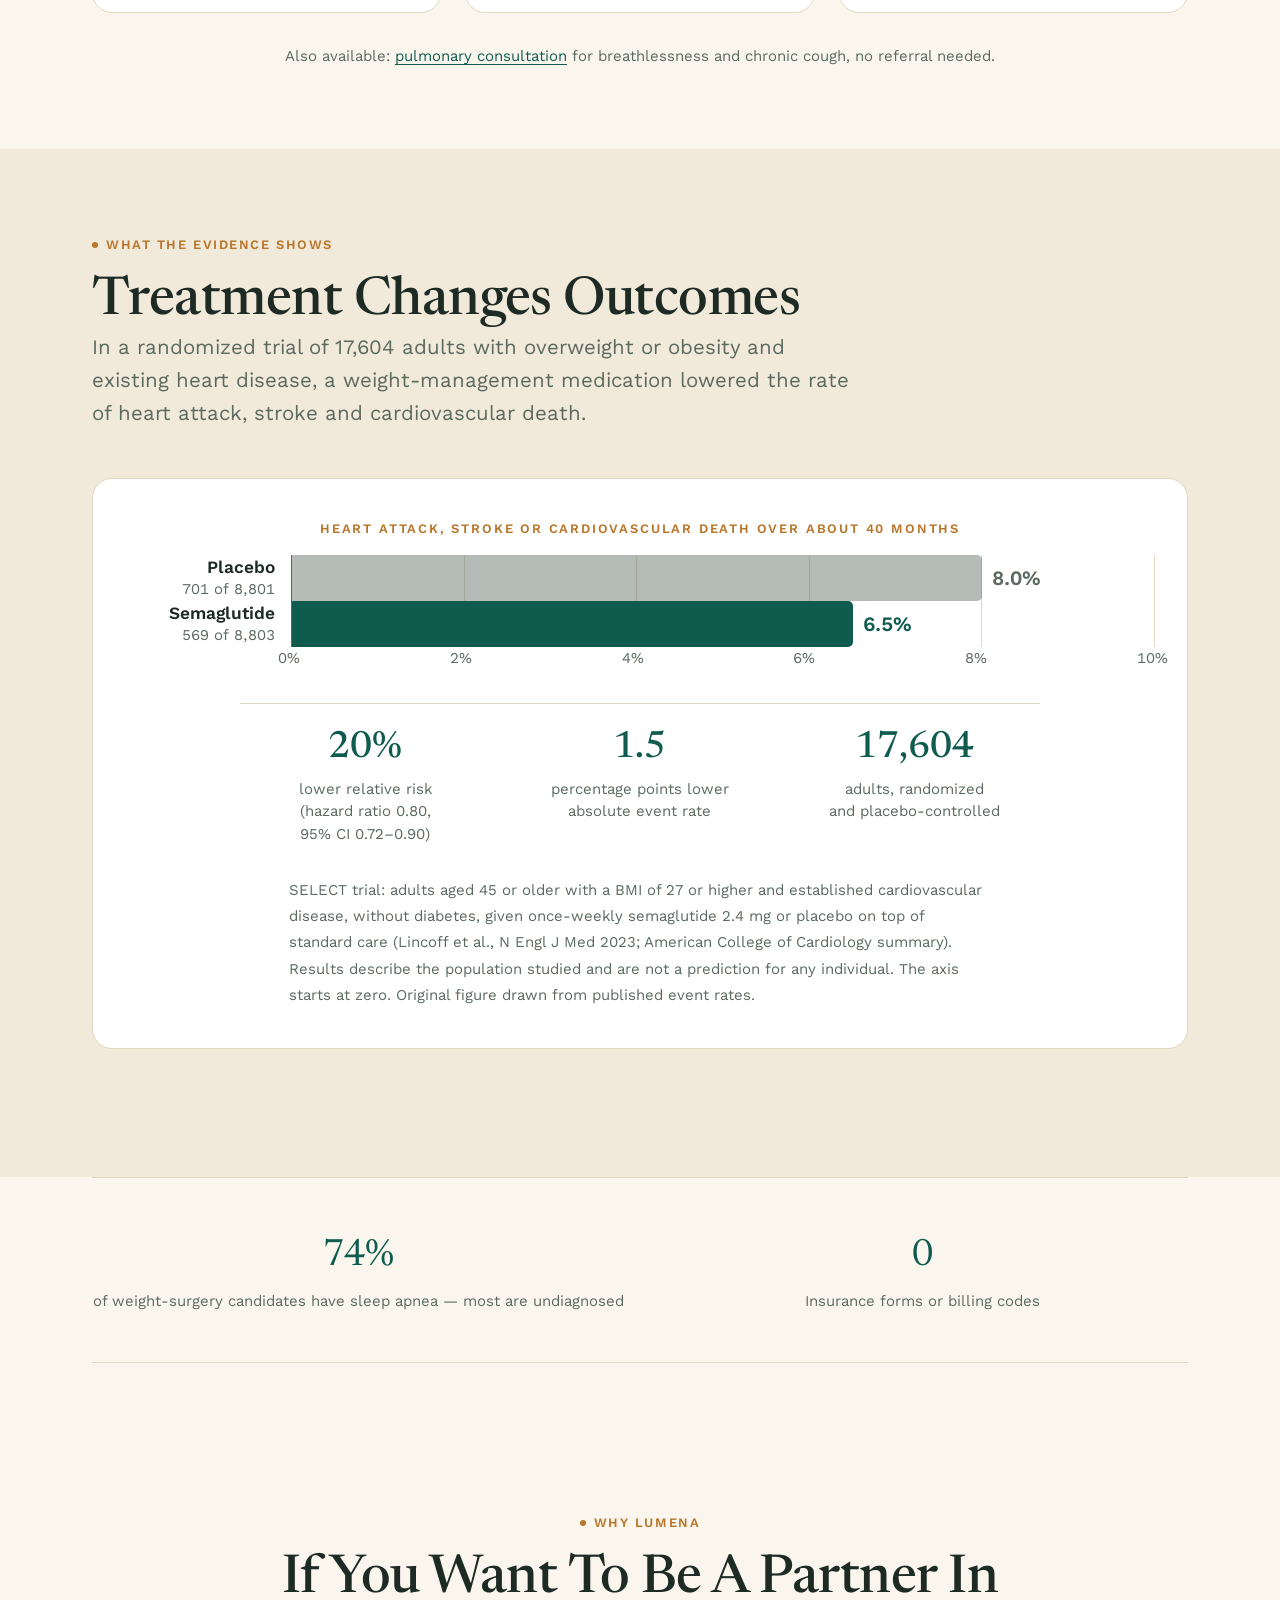
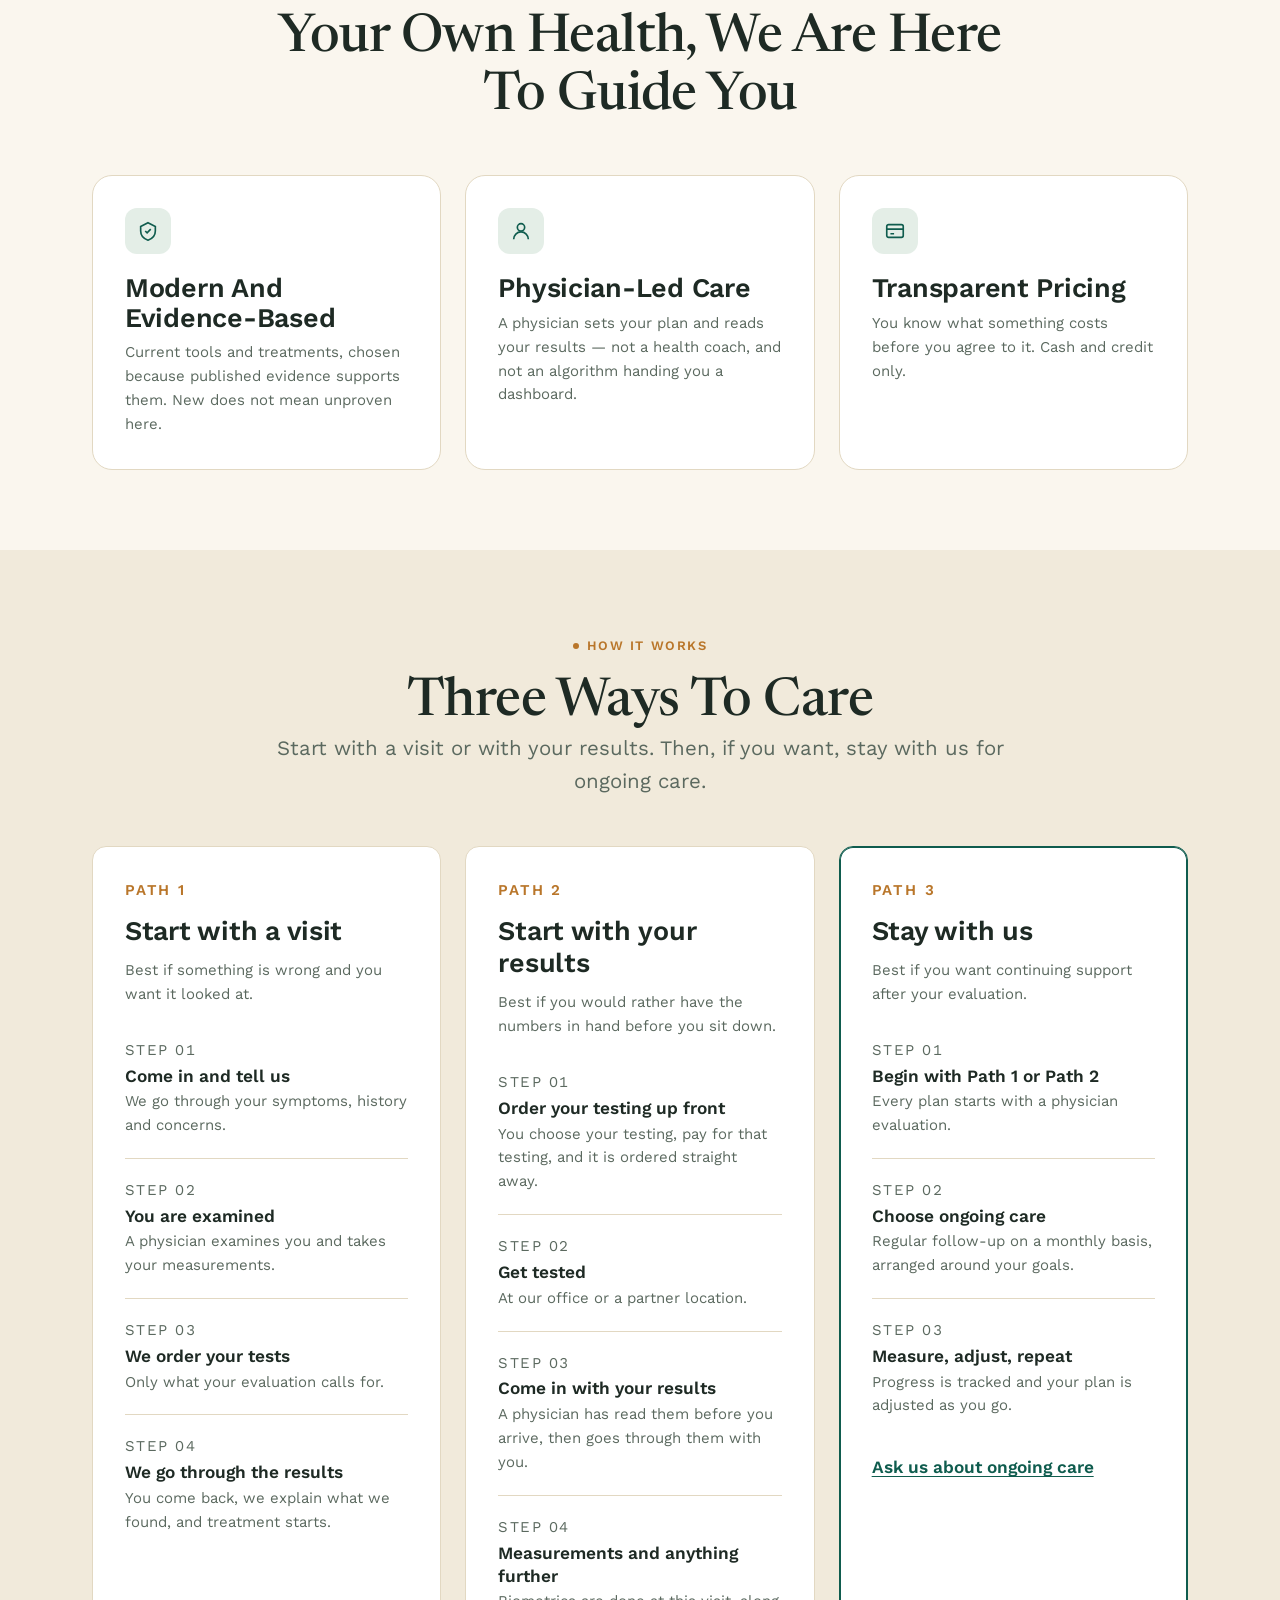
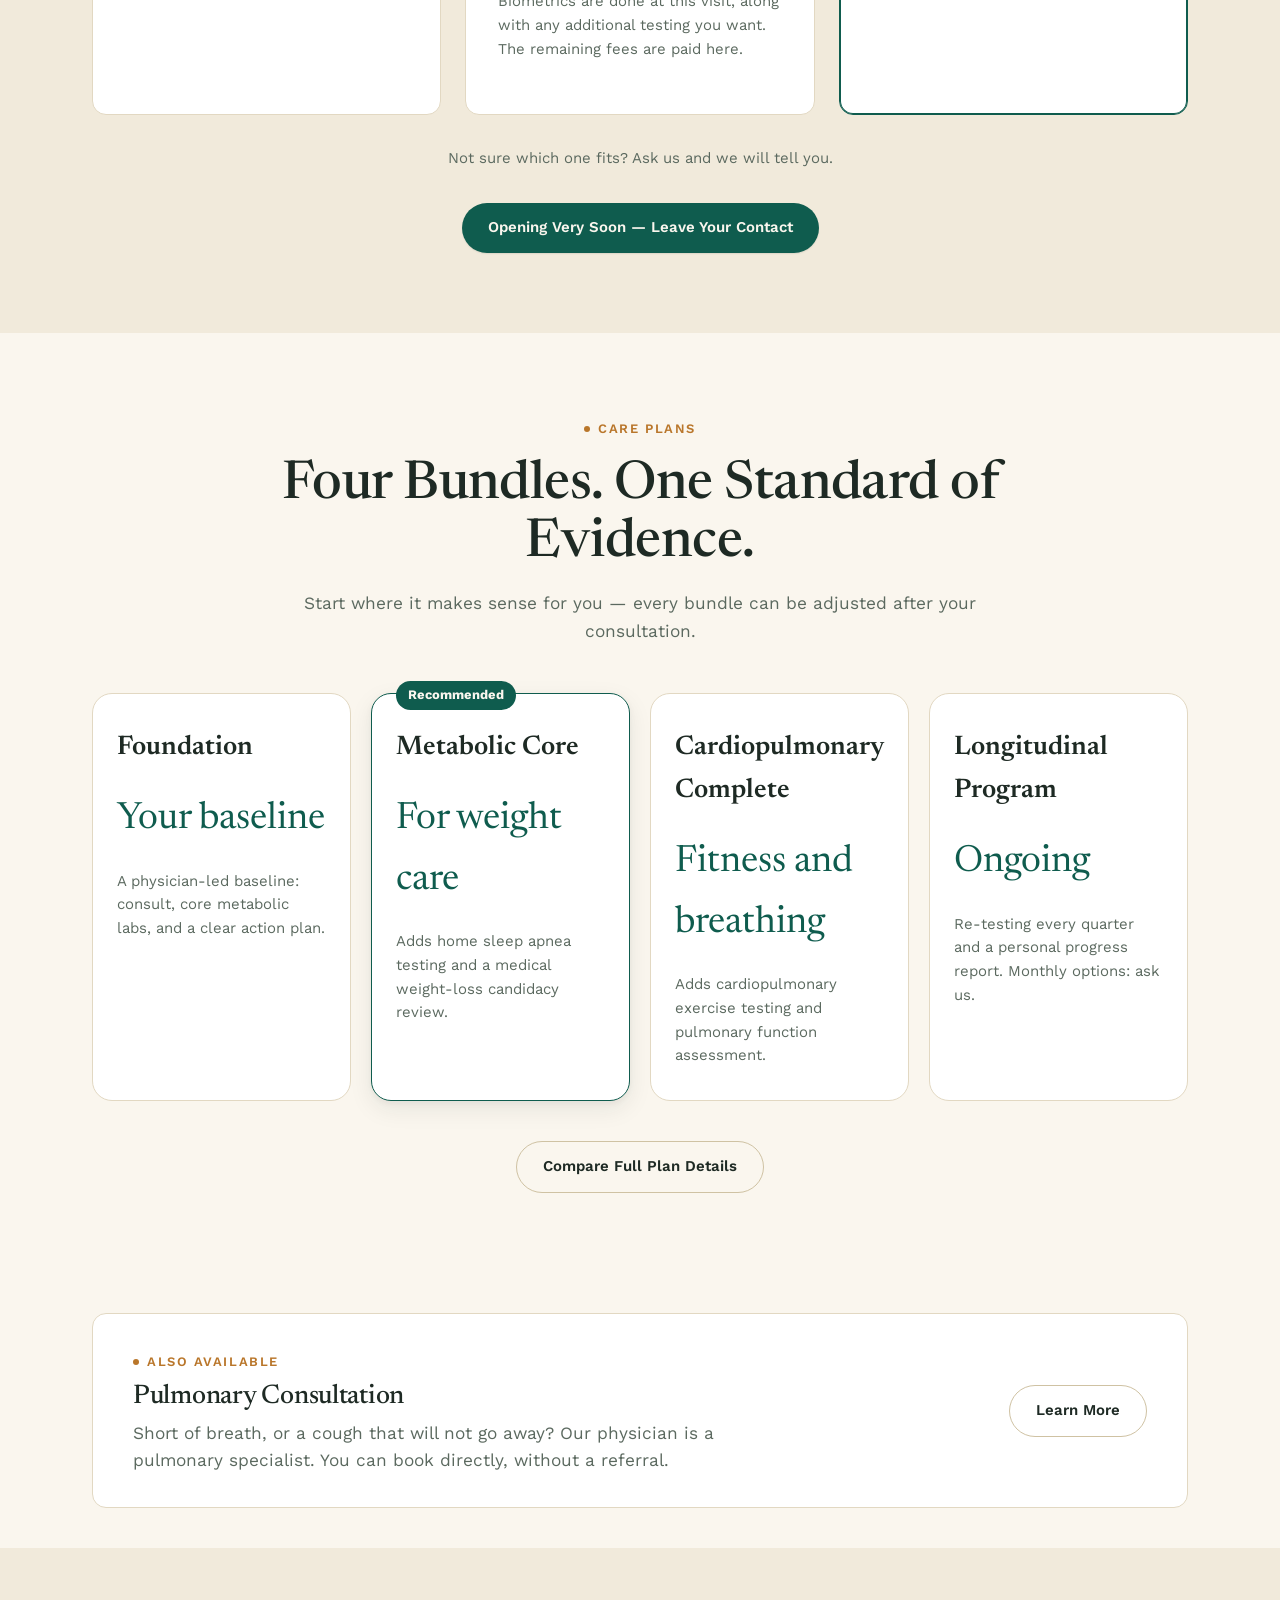
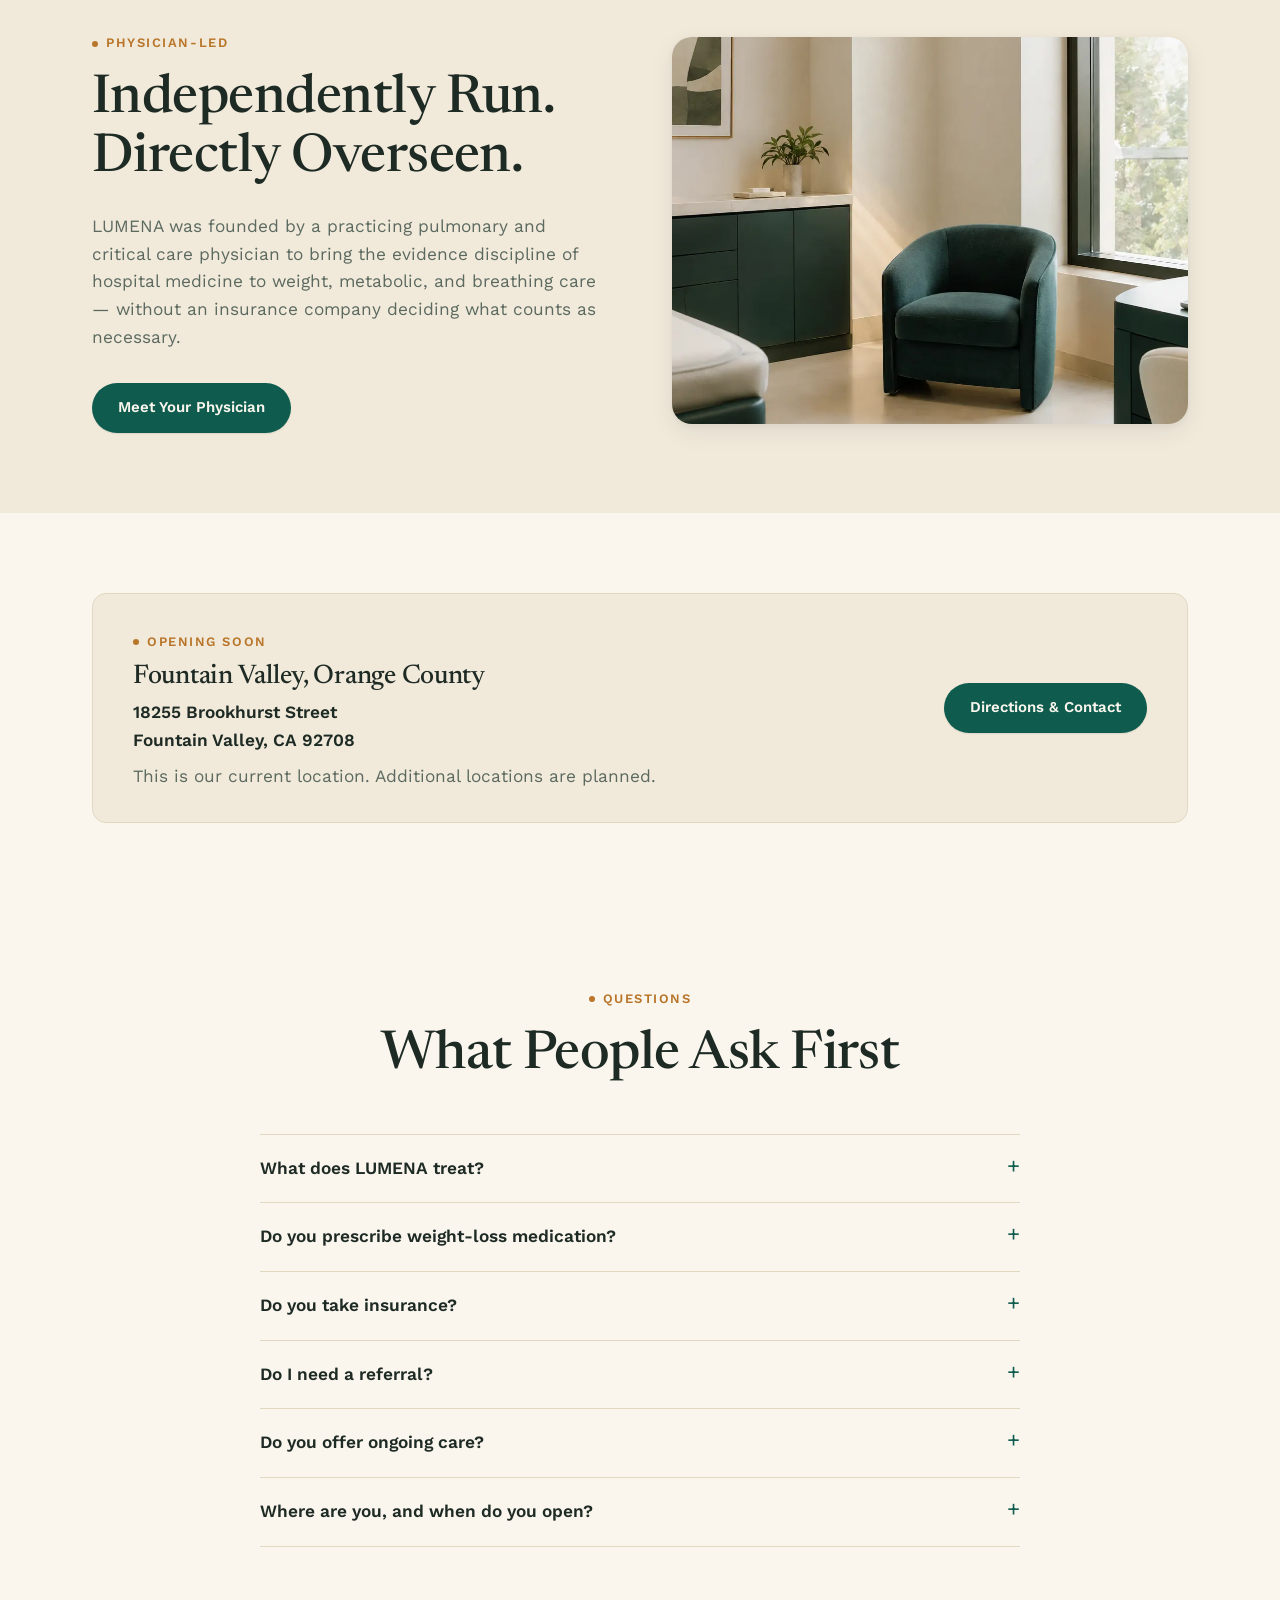
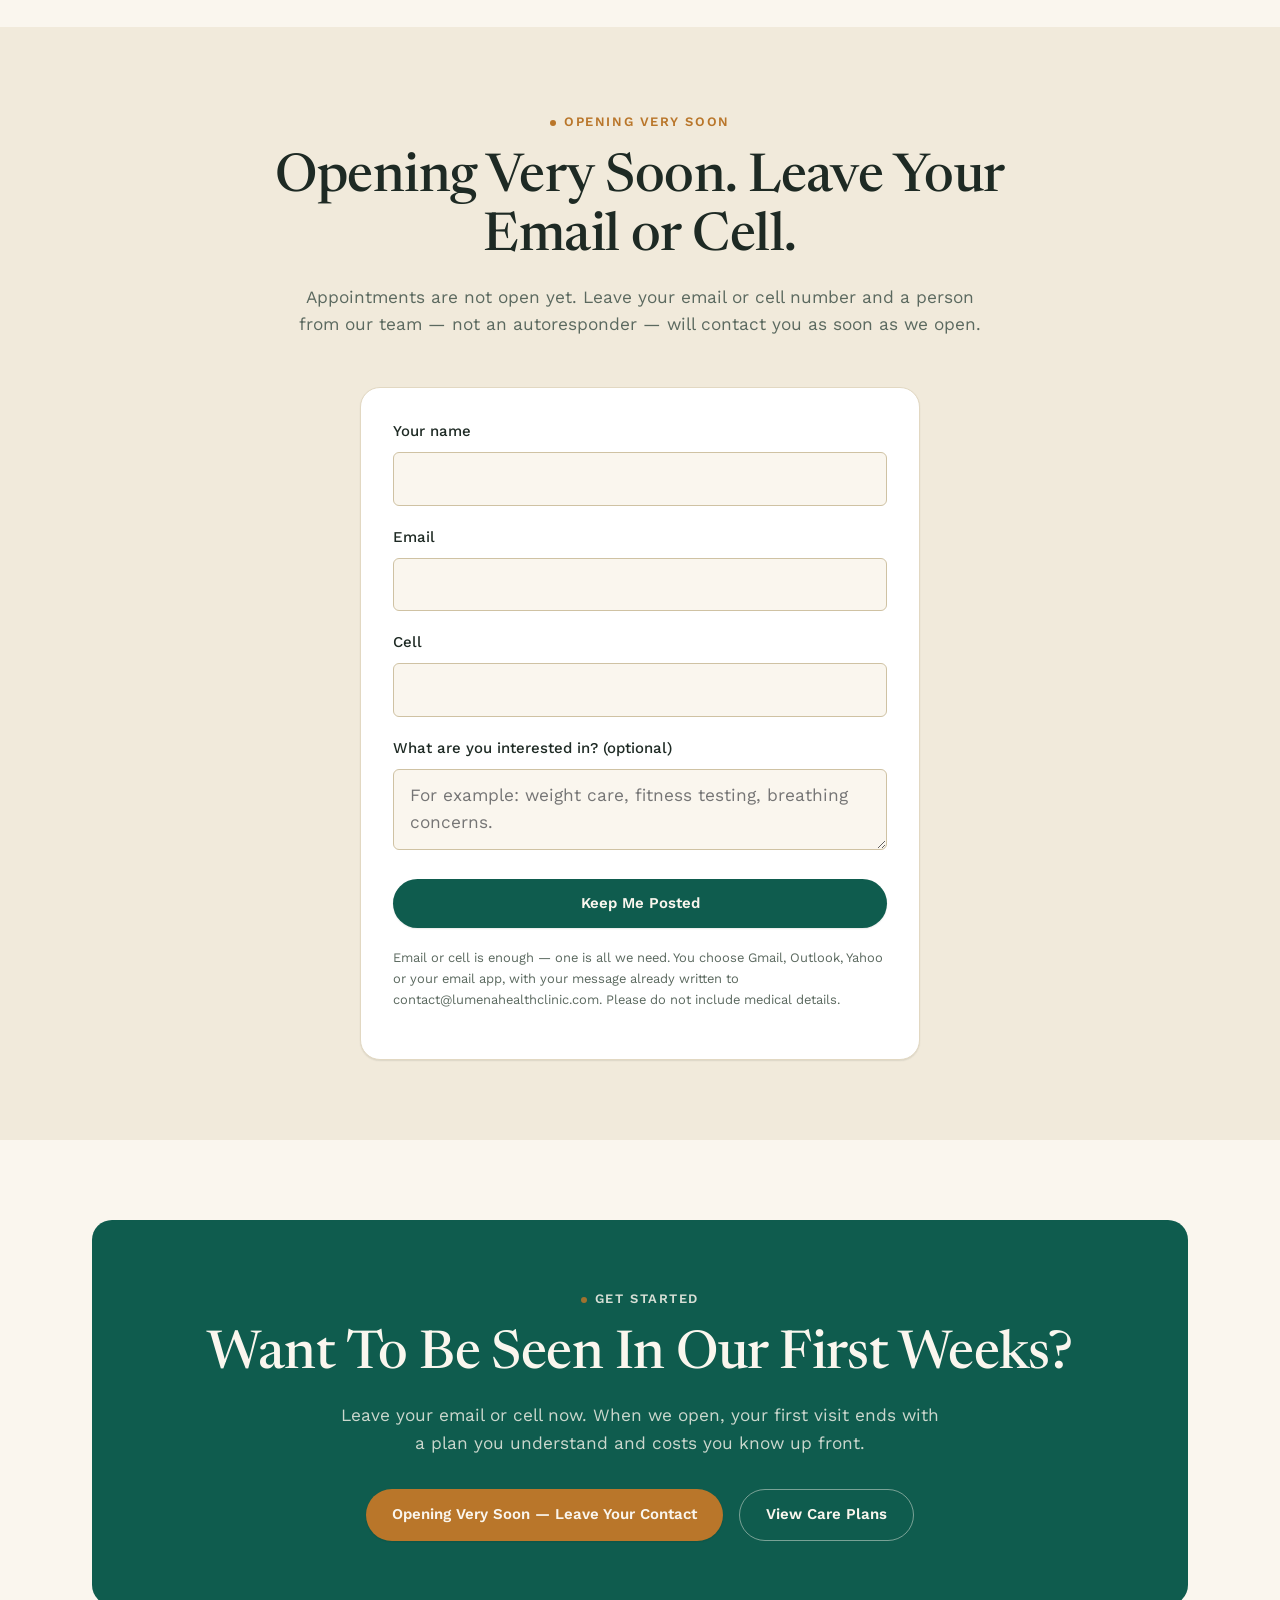
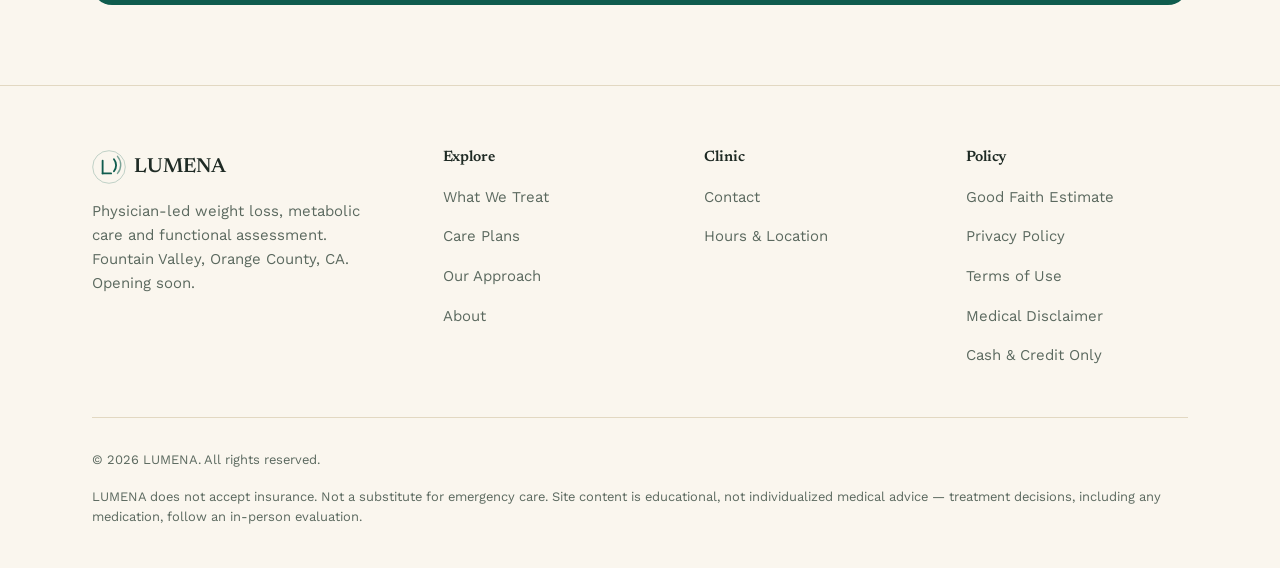
==== commit 572eb24a: "Contact chooser: Gmail / Outlook / Yahoo / email app / copy address, so contact works on computers w" ====
--- a/index.html
+++ b/index.html
@@ -442,7 +442,7 @@
         <label class="fld"><span>Cell</span><input type="tel" name="phone" autocomplete="tel"></label>
         <label class="fld"><span>What are you interested in? (optional)</span><textarea name="reason" rows="2" placeholder="For example: weight care, fitness testing, breathing concerns."></textarea></label>
         <button type="submit" class="btn btn-primary btn-block">Keep Me Posted</button>
-        <p class="booking-fineprint">Email or cell is enough &mdash; one is all we need. Your email app opens with your message ready to send to contact@lumenahealthclinic.com. Please do not include medical details.</p>
+        <p class="booking-fineprint">Email or cell is enough &mdash; one is all we need. You choose Gmail, Outlook, Yahoo or your email app, with your message already written to contact@lumenahealthclinic.com. Please do not include medical details.</p>
         <p class="booking-status" id="bookingStatus" role="status"></p>
       </form>
     </div>
--- a/style.css
+++ b/style.css
@@ -812,3 +812,18 @@
 .dx-rl-center{display:none!important;}
 
 .interest-form{max-width:560px;margin:var(--space-8) auto 0;}
+
+/* ---- Contact chooser ---- */
+.cc-overlay{position:fixed;inset:0;z-index:1000;background:rgba(16,22,15,.55);display:none;align-items:center;justify-content:center;padding:var(--space-4);}
+.cc-overlay.is-open{display:flex;}
+.cc-box{position:relative;background:var(--surface);color:var(--text);border-radius:var(--radius-lg);max-width:440px;width:100%;padding:var(--space-8) var(--space-6) var(--space-6);box-shadow:var(--shadow-lg);}
+.cc-box h3{font-family:var(--font-display);font-size:var(--text-xl);margin:0 0 var(--space-2);}
+.cc-sub{color:var(--text-muted);font-size:var(--text-sm);margin:0 0 var(--space-5);}
+.cc-actions{display:grid;gap:var(--space-3);}
+.cc-btn{background:var(--surface);color:var(--text);border:1px solid var(--border-strong);}
+.cc-btn:hover{border-color:var(--primary);color:var(--primary);}
+.cc-copy{margin-top:var(--space-5);padding-top:var(--space-4);border-top:1px solid var(--border);display:flex;flex-wrap:wrap;align-items:center;gap:var(--space-2);font-size:var(--text-sm);color:var(--text-muted);}
+.cc-copy strong{color:var(--text);}
+.cc-copybtn{margin-left:auto;font:inherit;font-size:var(--text-xs);font-weight:600;padding:.4rem .8rem;border-radius:999px;border:1px solid var(--border-strong);background:var(--surface-2);color:var(--text);cursor:pointer;}
+.cc-note{margin:var(--space-4) 0 0;font-size:var(--text-xs);color:var(--text-muted);}
+.cc-close{position:absolute;top:10px;right:14px;border:0;background:none;font-size:28px;line-height:1;color:var(--text-muted);cursor:pointer;}
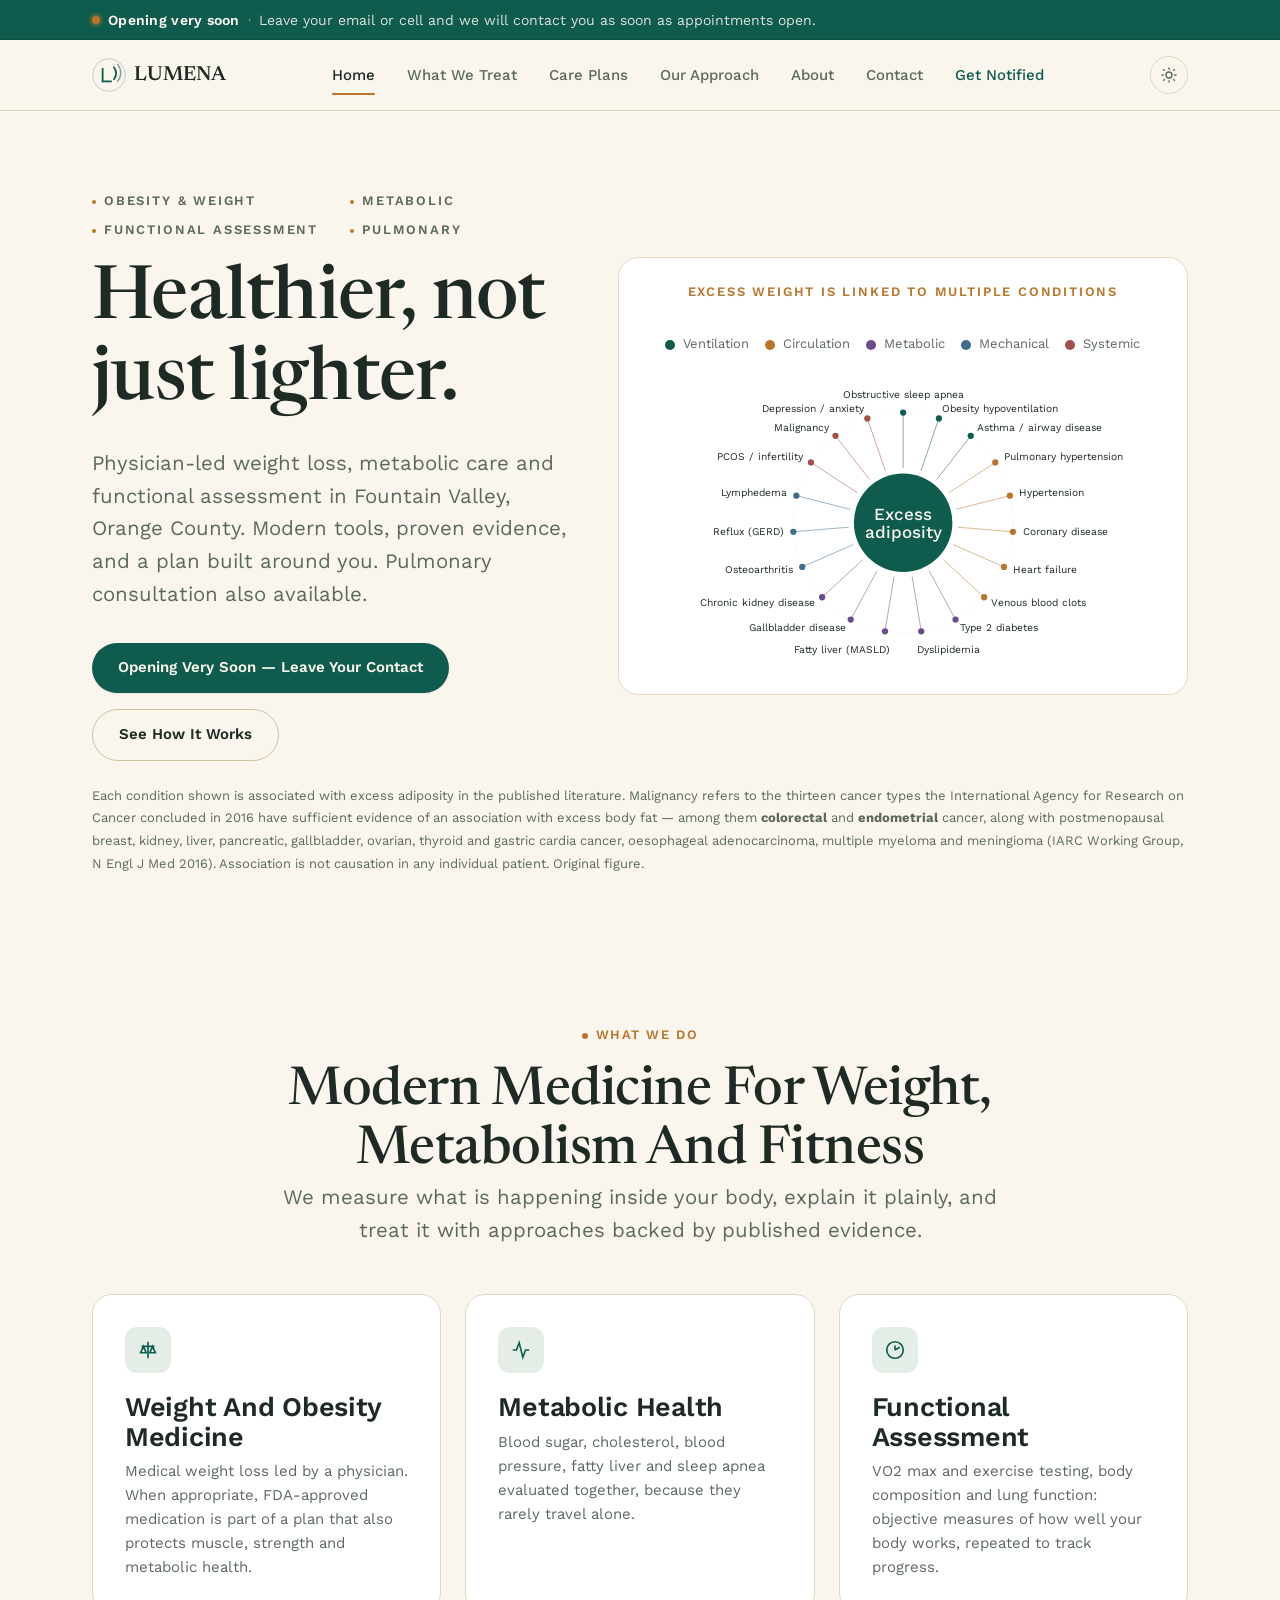
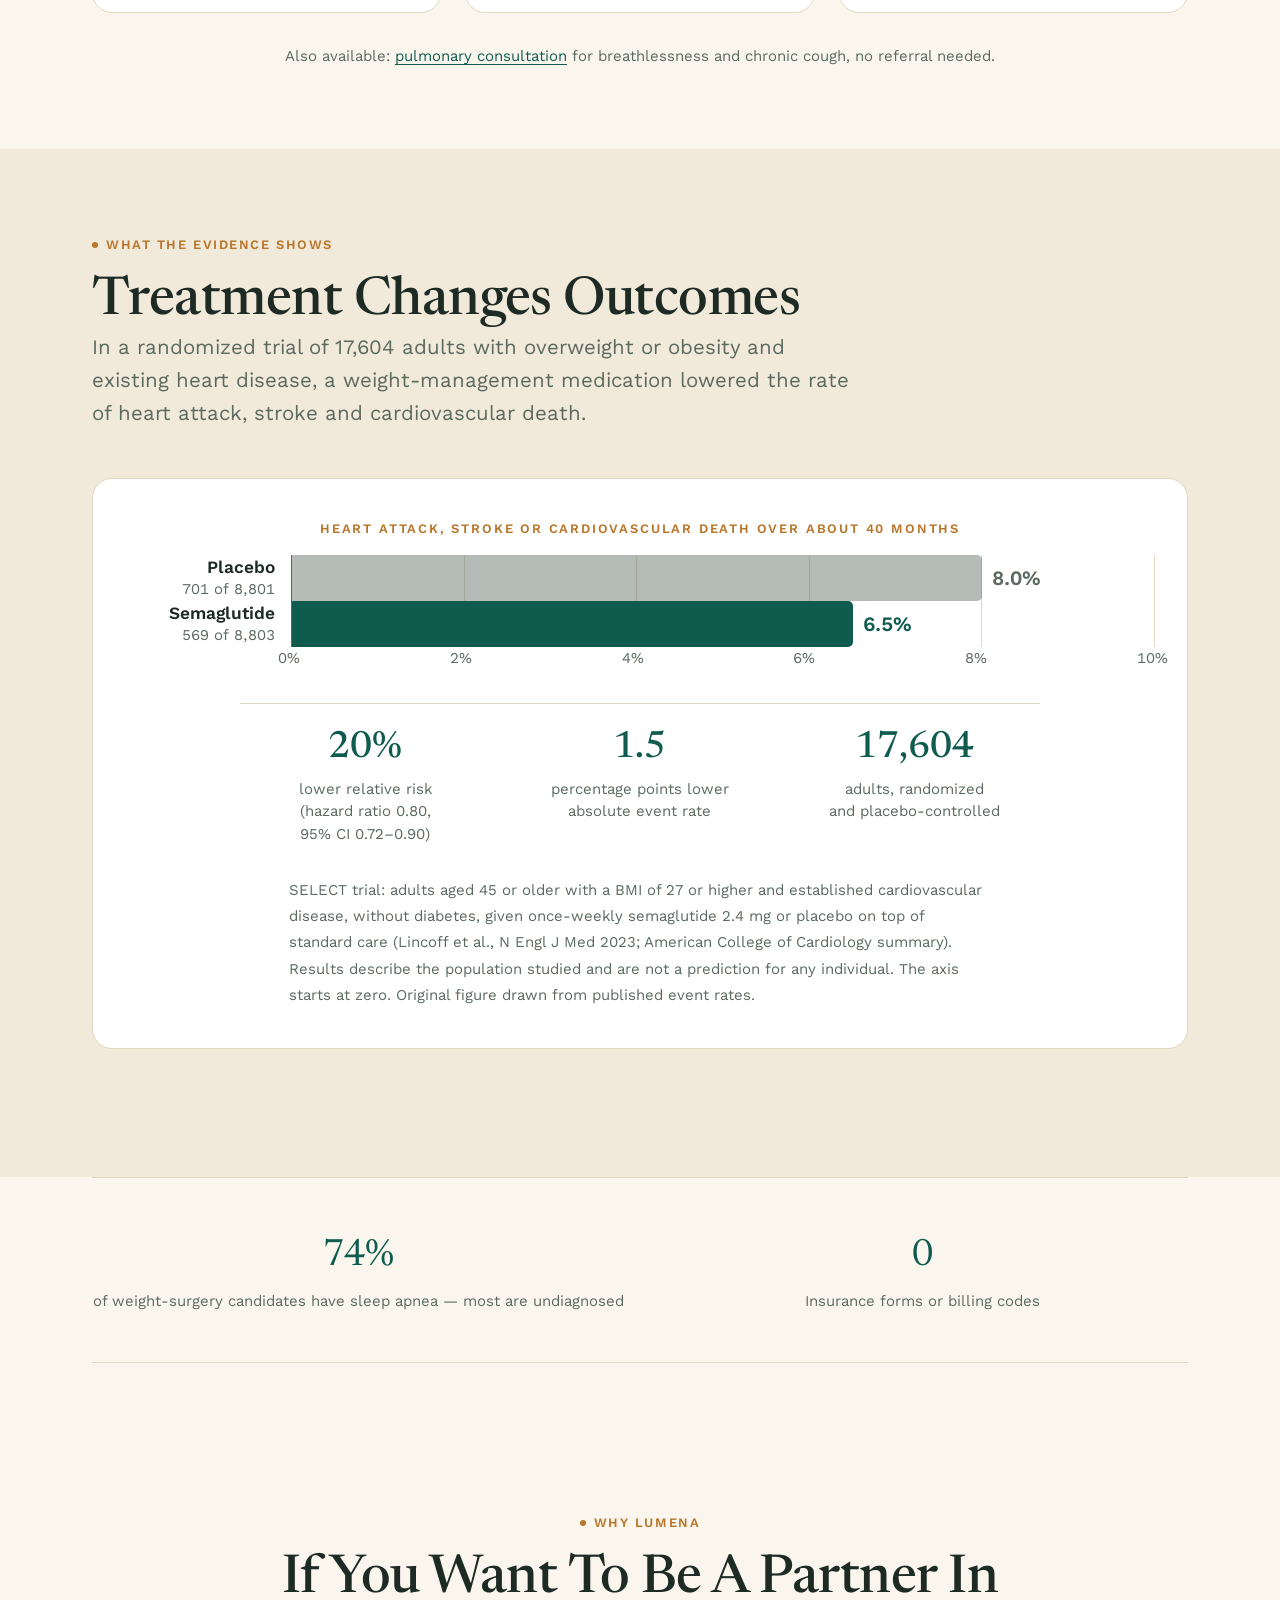
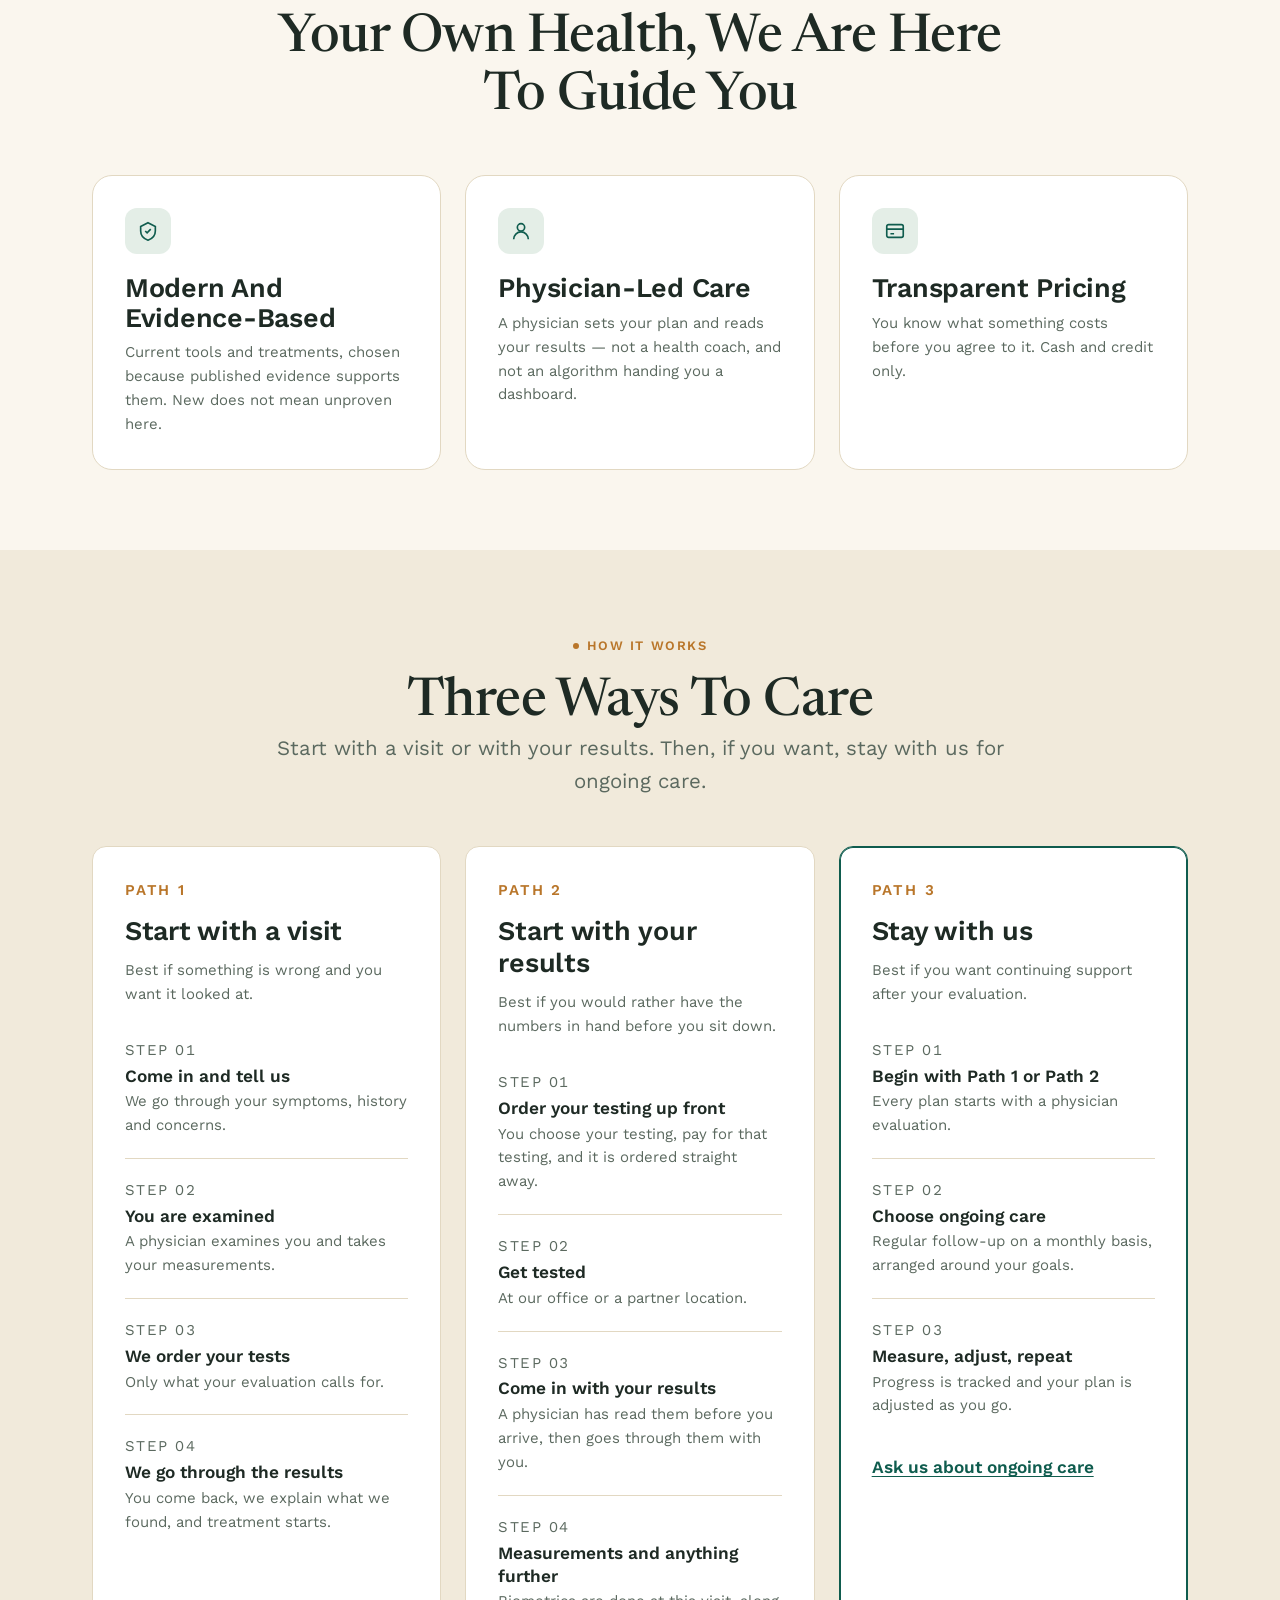
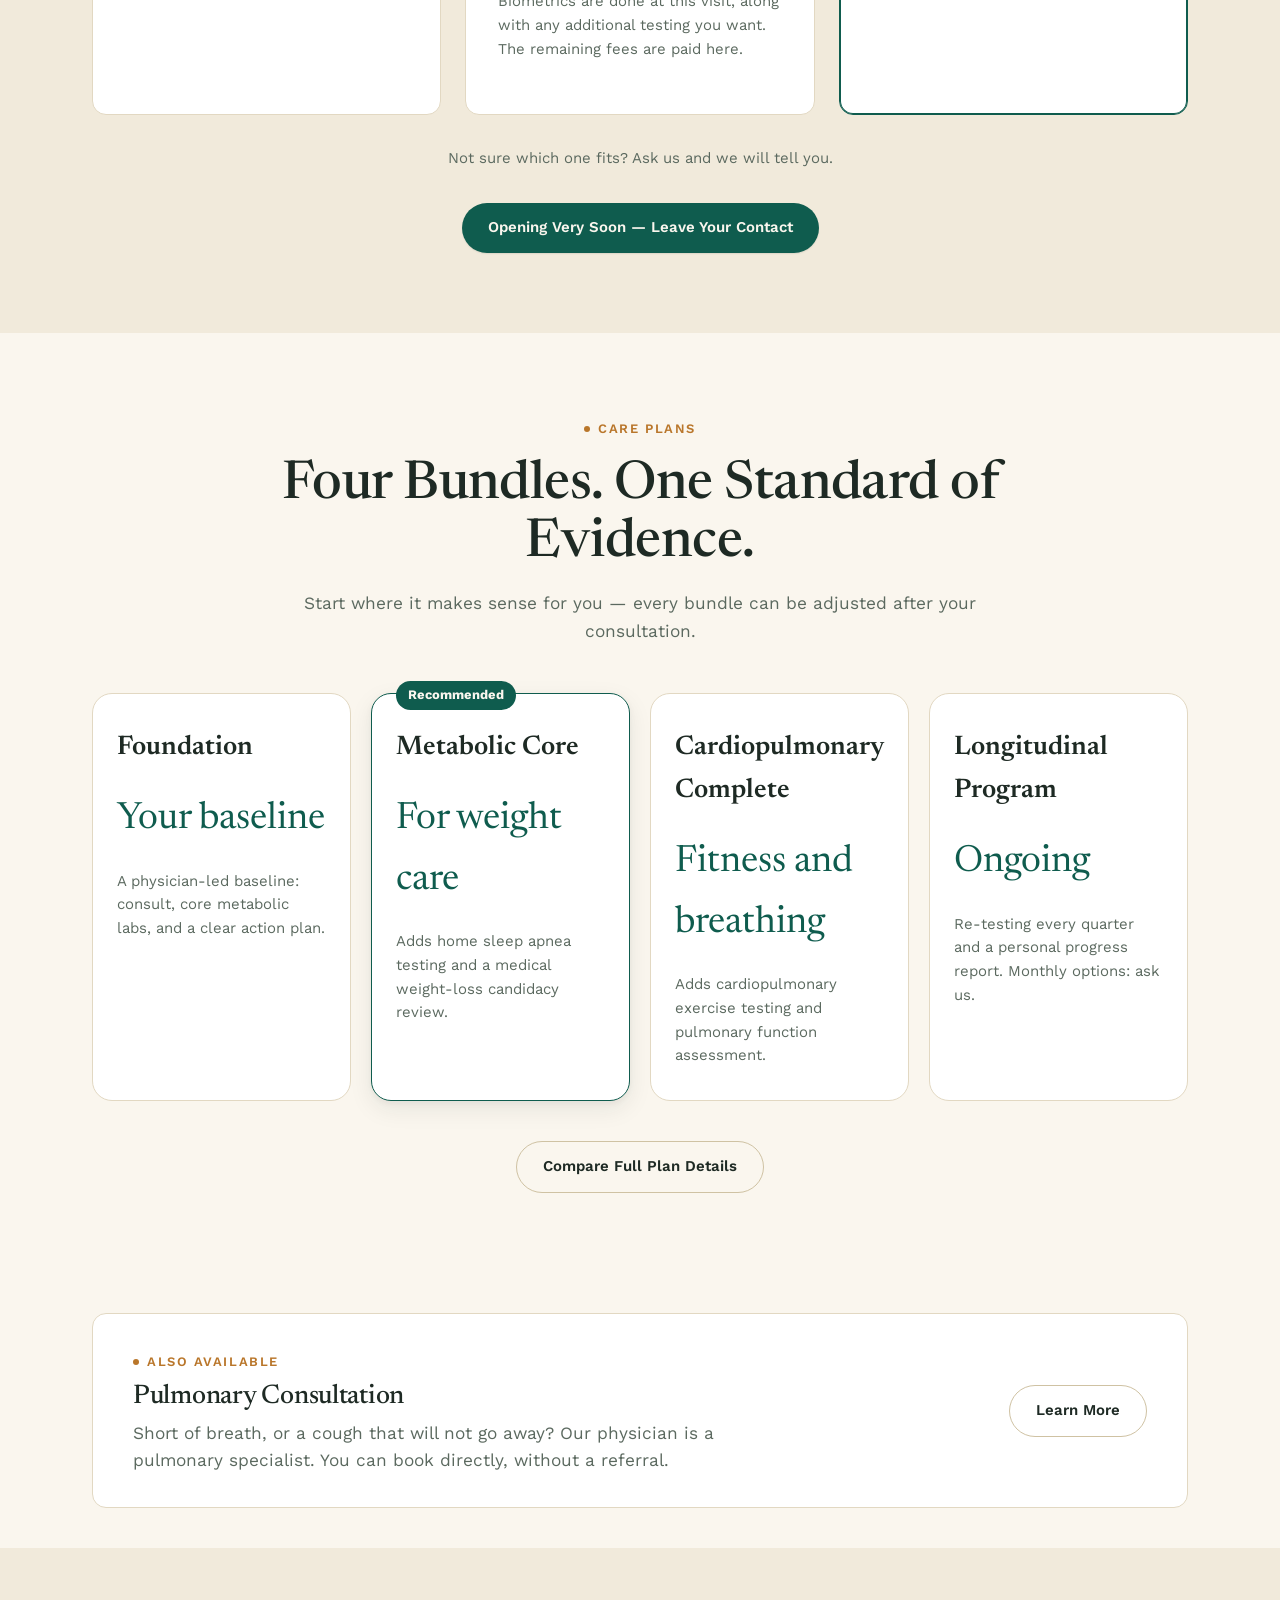
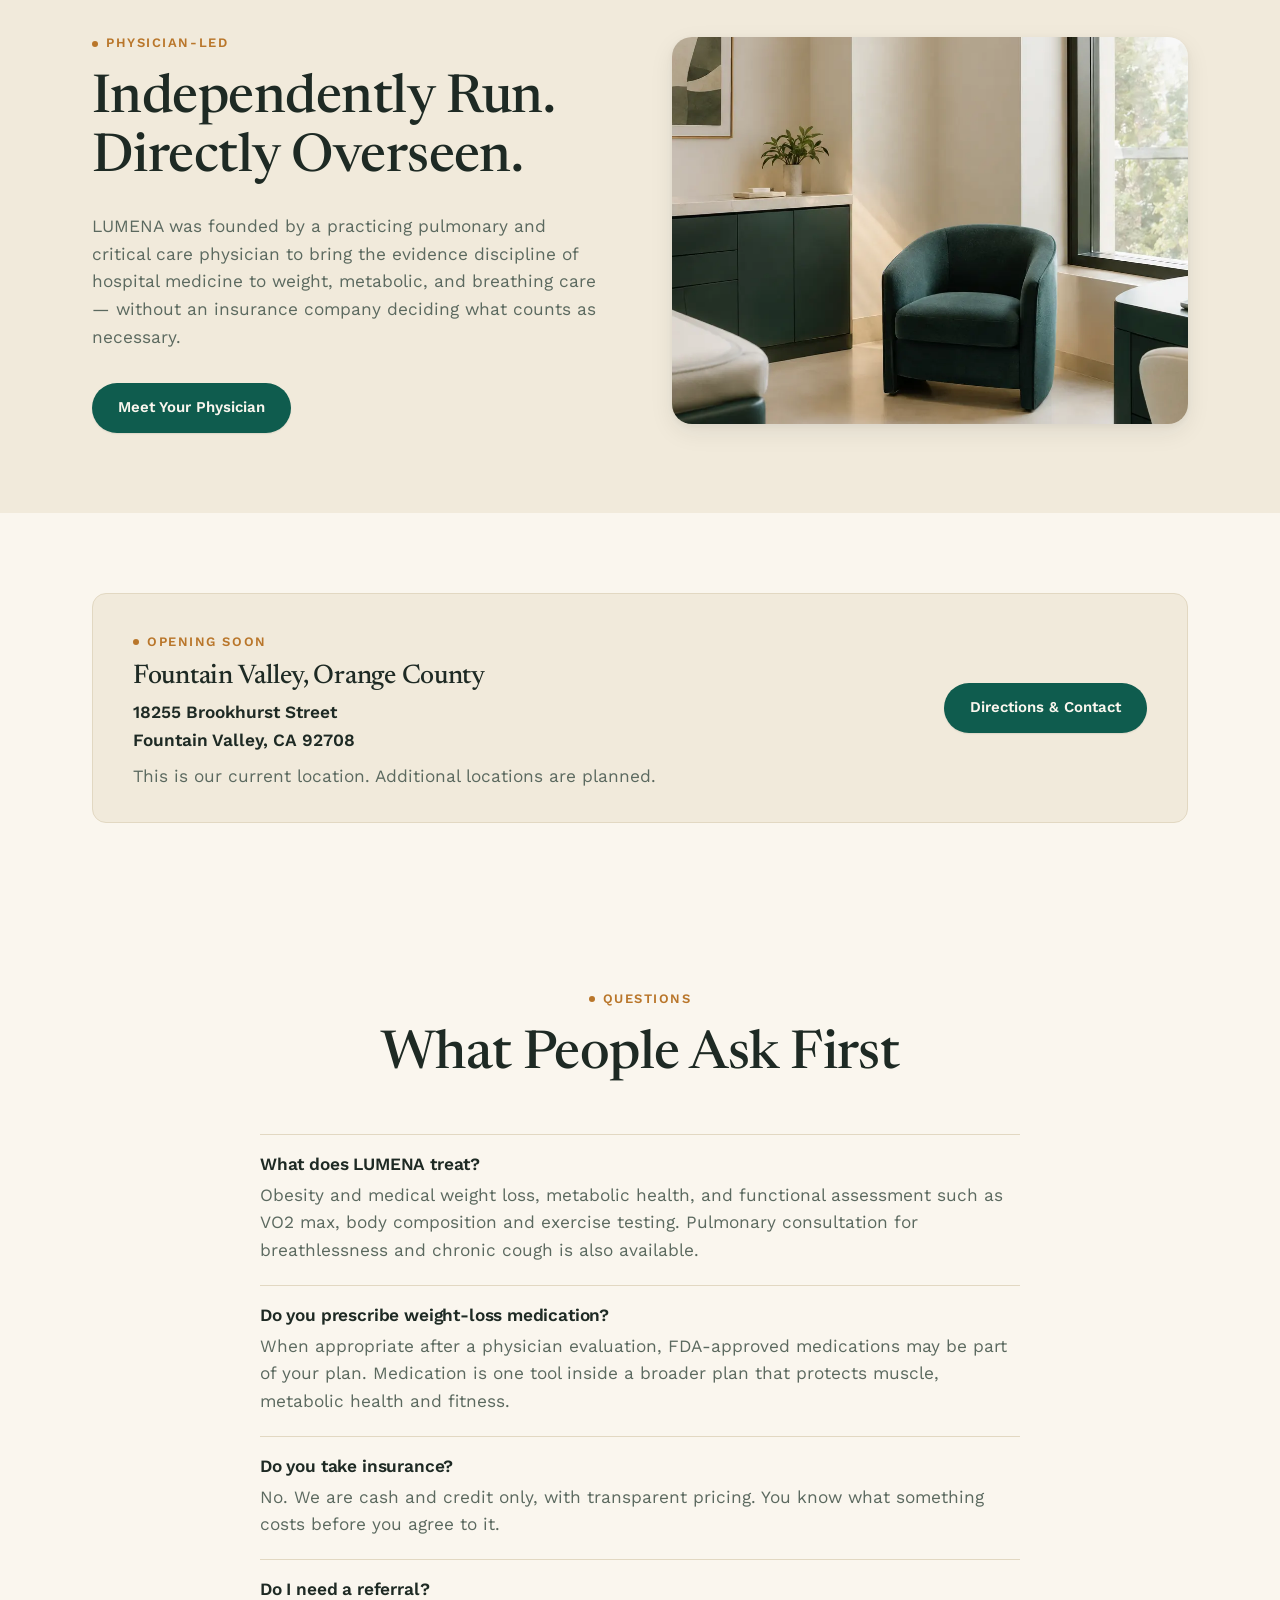
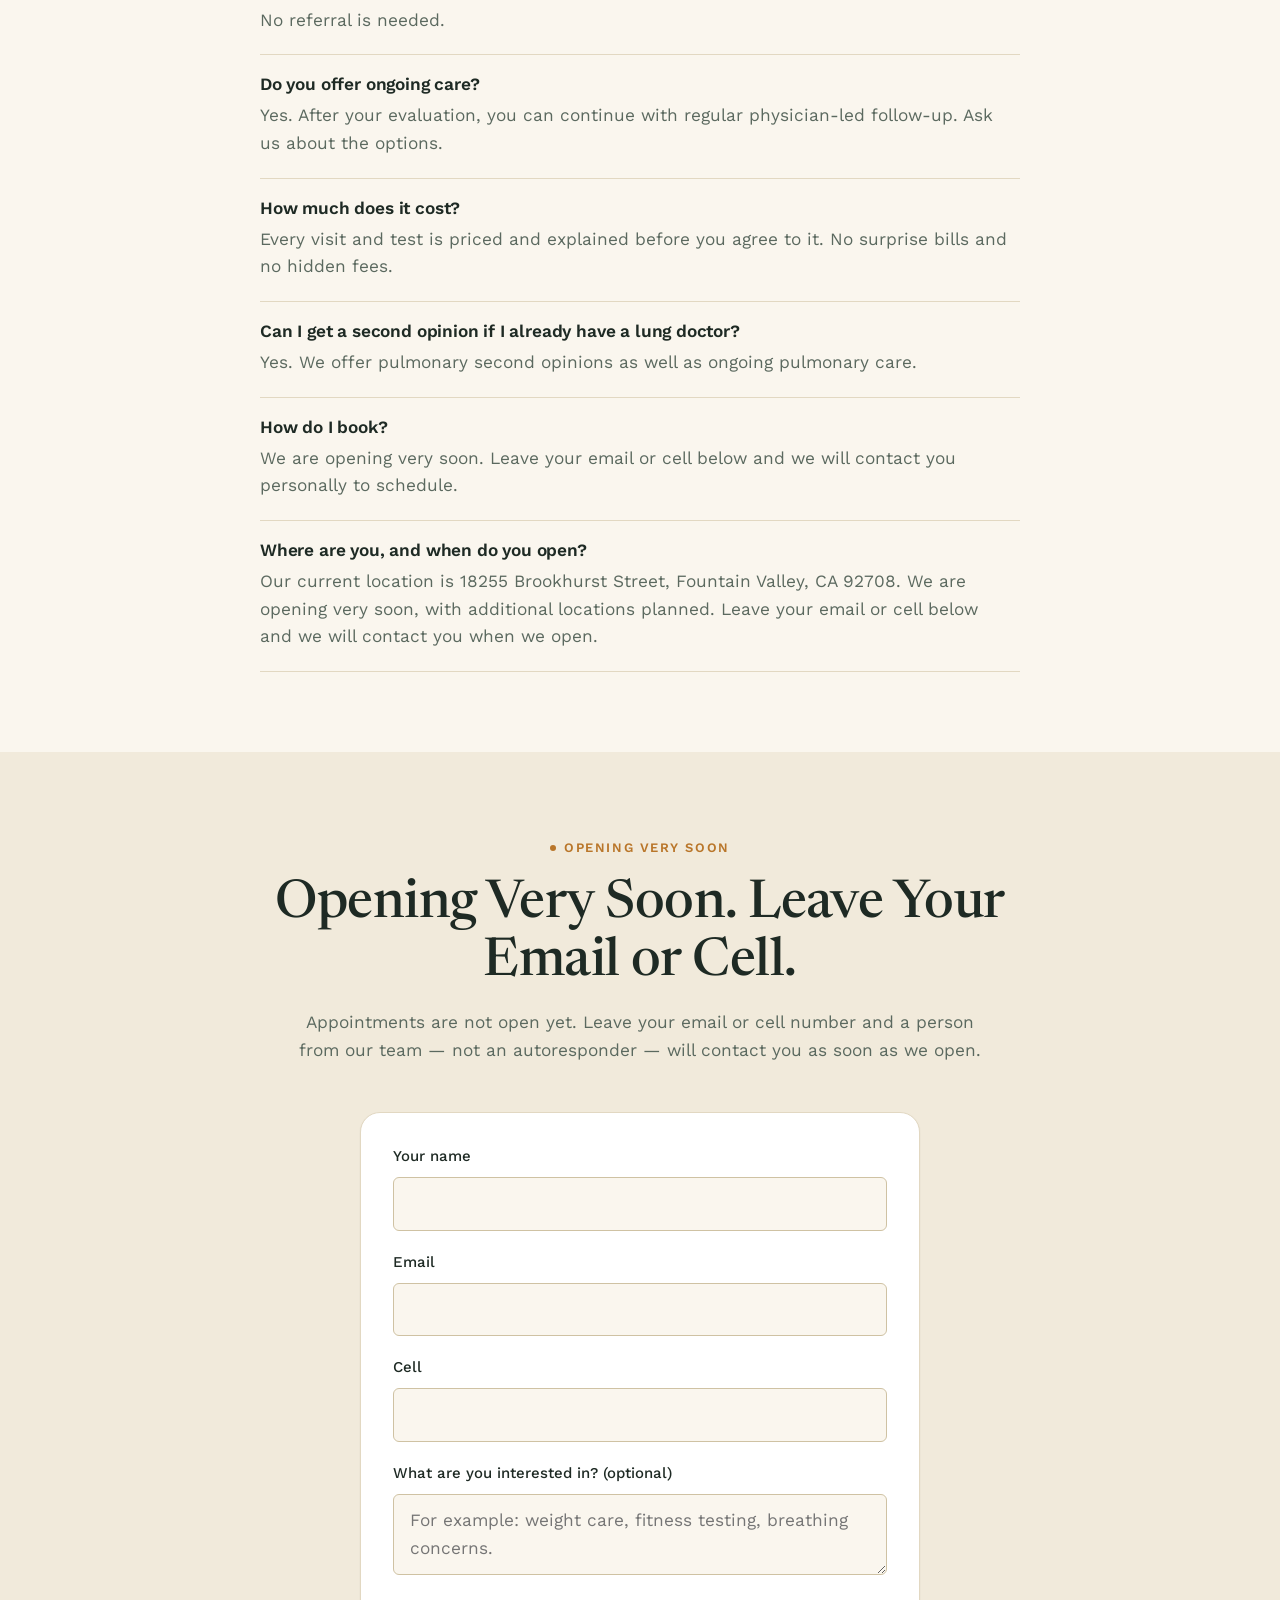
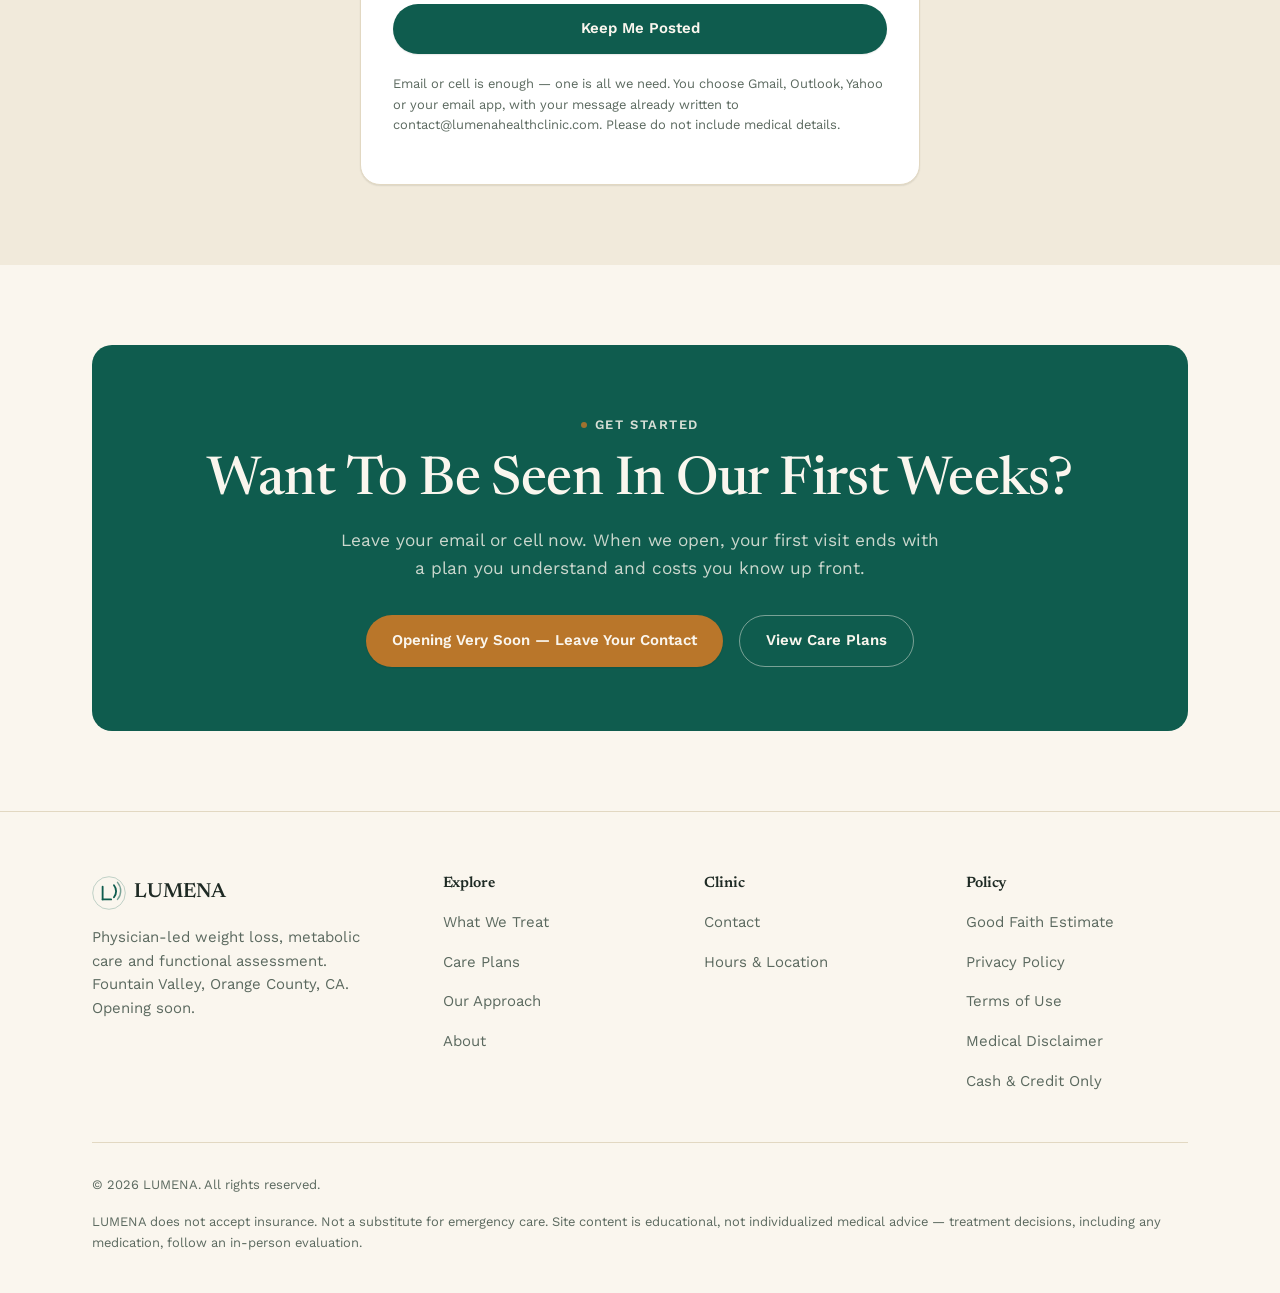
==== commit c4ecedee: "Retire floating FAQ bubble; show all FAQ answers directly on page; QC checks answers visible without" ====
--- a/index.html
+++ b/index.html
@@ -417,12 +417,15 @@
         <h2>What People Ask First</h2>
       </div>
       <div class="faq-list">
-        <details class="faq-item"><summary>What does LUMENA treat?</summary><p>Obesity and medical weight loss, metabolic health, and functional assessment such as VO2 max, body composition and exercise testing. Pulmonary consultation for breathlessness and chronic cough is also available.</p></details>
-        <details class="faq-item"><summary>Do you prescribe weight-loss medication?</summary><p>When appropriate after a physician evaluation, FDA-approved medications may be part of your plan. Medication is one tool inside a broader plan that protects muscle, metabolic health and fitness.</p></details>
-        <details class="faq-item"><summary>Do you take insurance?</summary><p>No. We are cash and credit only, with transparent pricing. You know what something costs before you agree to it.</p></details>
-        <details class="faq-item"><summary>Do I need a referral?</summary><p>No referral is needed.</p></details>
-        <details class="faq-item"><summary>Do you offer ongoing care?</summary><p>Yes. After your evaluation, you can continue with regular physician-led follow-up. Ask us about the options.</p></details>
-        <details class="faq-item"><summary>Where are you, and when do you open?</summary><p>Our current location is 18255 Brookhurst Street, Fountain Valley, CA 92708. We are opening very soon, with additional locations planned. Leave your email or cell below and we will contact you when we open.</p></details>
+        <div class="faq-item"><h3>What does LUMENA treat?</h3><p>Obesity and medical weight loss, metabolic health, and functional assessment such as VO2 max, body composition and exercise testing. Pulmonary consultation for breathlessness and chronic cough is also available.</p></div>
+        <div class="faq-item"><h3>Do you prescribe weight-loss medication?</h3><p>When appropriate after a physician evaluation, FDA-approved medications may be part of your plan. Medication is one tool inside a broader plan that protects muscle, metabolic health and fitness.</p></div>
+        <div class="faq-item"><h3>Do you take insurance?</h3><p>No. We are cash and credit only, with transparent pricing. You know what something costs before you agree to it.</p></div>
+        <div class="faq-item"><h3>Do I need a referral?</h3><p>No referral is needed.</p></div>
+        <div class="faq-item"><h3>Do you offer ongoing care?</h3><p>Yes. After your evaluation, you can continue with regular physician-led follow-up. Ask us about the options.</p></div>
+        <div class="faq-item"><h3>How much does it cost?</h3><p>Every visit and test is priced and explained before you agree to it. No surprise bills and no hidden fees.</p></div>
+        <div class="faq-item"><h3>Can I get a second opinion if I already have a lung doctor?</h3><p>Yes. We offer pulmonary second opinions as well as ongoing pulmonary care.</p></div>
+        <div class="faq-item"><h3>How do I book?</h3><p>We are opening very soon. Leave your email or cell below and we will contact you personally to schedule.</p></div>
+        <div class="faq-item"><h3>Where are you, and when do you open?</h3><p>Our current location is 18255 Brookhurst Street, Fountain Valley, CA 92708. We are opening very soon, with additional locations planned. Leave your email or cell below and we will contact you when we open.</p></div>
       </div>
     </div>
   </section>
--- a/style.css
+++ b/style.css
@@ -827,3 +827,31 @@
 .cc-copybtn{margin-left:auto;font:inherit;font-size:var(--text-xs);font-weight:600;padding:.4rem .8rem;border-radius:999px;border:1px solid var(--border-strong);background:var(--surface-2);color:var(--text);cursor:pointer;}
 .cc-note{margin:var(--space-4) 0 0;font-size:var(--text-xs);color:var(--text-muted);}
 .cc-close{position:absolute;top:10px;right:14px;border:0;background:none;font-size:28px;line-height:1;color:var(--text-muted);cursor:pointer;}
+
+/* contact grid: never wider than the screen */
+.contact-grid>*{min-width:0;}
+.contact-card{max-width:100%;box-sizing:border-box;}
+.contact-row>div{min-width:0;}
+.contact-row a{overflow-wrap:anywhere;}
+
+/* small phones: let long buttons wrap, keep figure inside */
+.btn{white-space:normal;text-align:center;max-width:100%;}
+.hero-grid>*,.dx-radial-list,.dx-rl-group{min-width:0;}
+.hero-visual--diagram{max-width:100%;box-sizing:border-box;}
+
+/* ---- Common Questions: accordion answers ---- */
+.chat-body{gap:var(--space-2);}
+.chat-intro{font-size:var(--text-xs);color:var(--text-muted);margin:0 0 var(--space-1);}
+.chat-qa{border:1px solid var(--border);border-radius:var(--radius-md);background:var(--surface);overflow:hidden;flex-shrink:0;}
+.chat-qa.is-open{border-color:var(--primary);}
+.chat-q{width:100%;display:flex;justify-content:space-between;align-items:flex-start;gap:var(--space-3);text-align:left;padding:10px 13px;font:inherit;font-size:var(--text-sm);font-weight:500;color:var(--text);background:none;border:0;cursor:pointer;line-height:1.4;}
+.chat-q i{font-style:normal;color:var(--primary);font-weight:600;flex-shrink:0;}
+.chat-qa.is-open .chat-q i{transform:rotate(45deg);}
+.chat-q:hover{color:var(--primary);}
+.chat-a{padding:0 13px 12px;font-size:var(--text-sm);line-height:var(--leading-normal);color:var(--text-muted);}
+.chat-none{font-size:var(--text-sm);background:var(--surface-2);border-radius:var(--radius-md);padding:10px 13px;flex-shrink:0;}
+.chat-contact{font:inherit;font-weight:600;color:var(--primary);background:none;border:0;padding:0;text-decoration:underline;cursor:pointer;}
+
+/* plain FAQ: always visible */
+.faq-item h3{ font-size:var(--text-base); font-weight:600; margin:0; }
+.faq-item p{ margin-top:var(--space-2); }
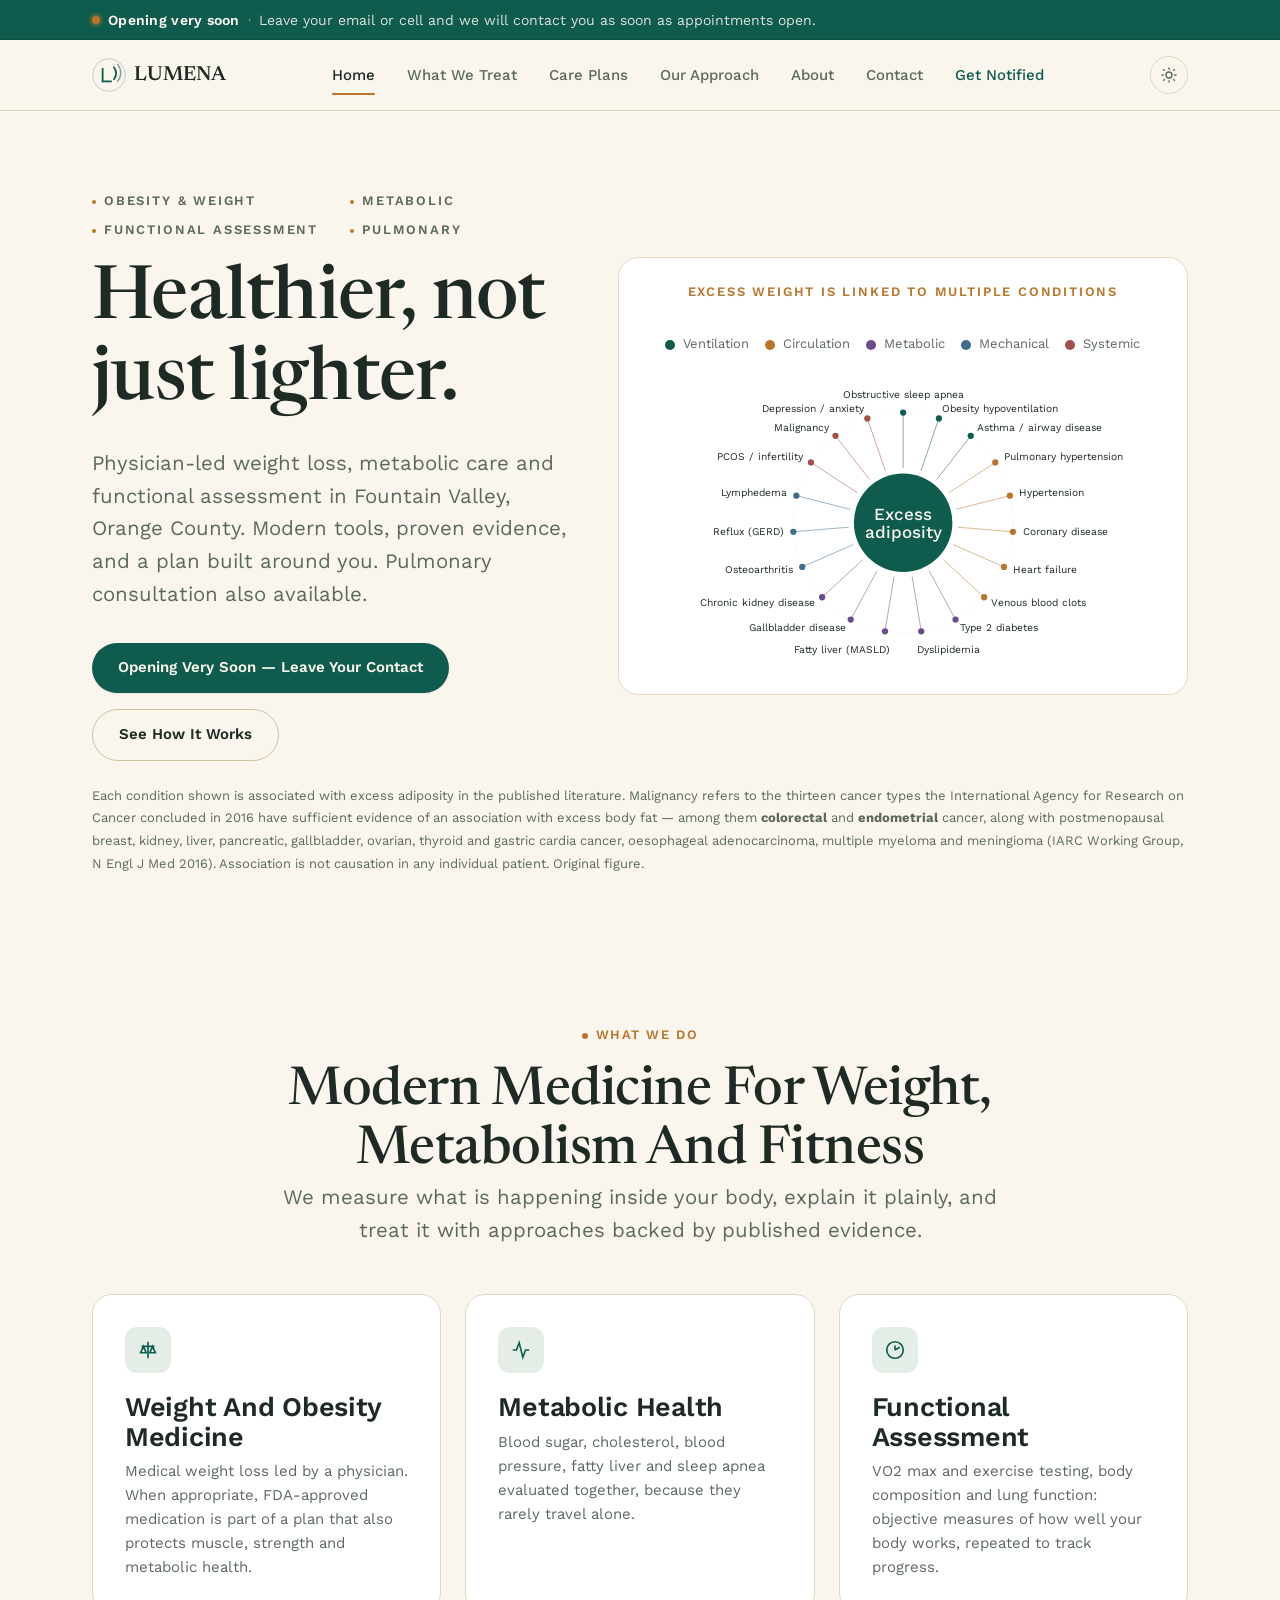
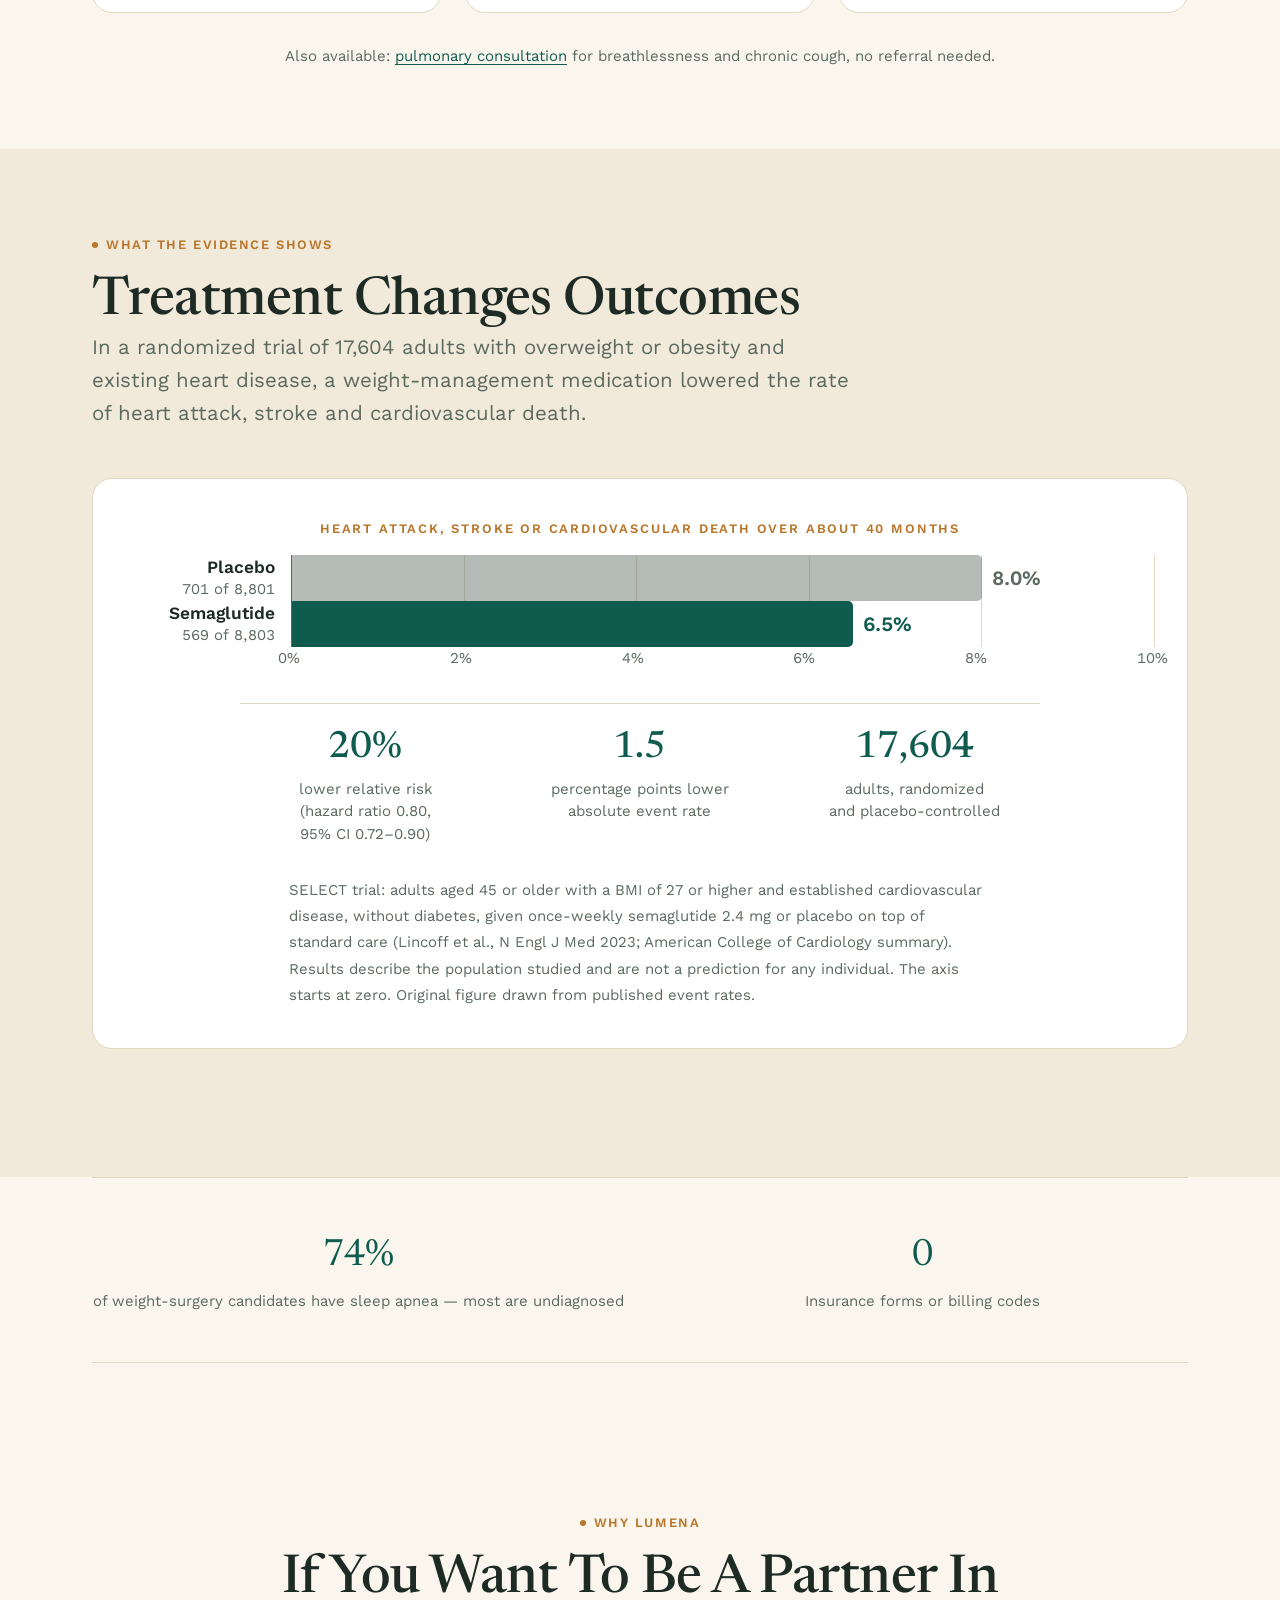
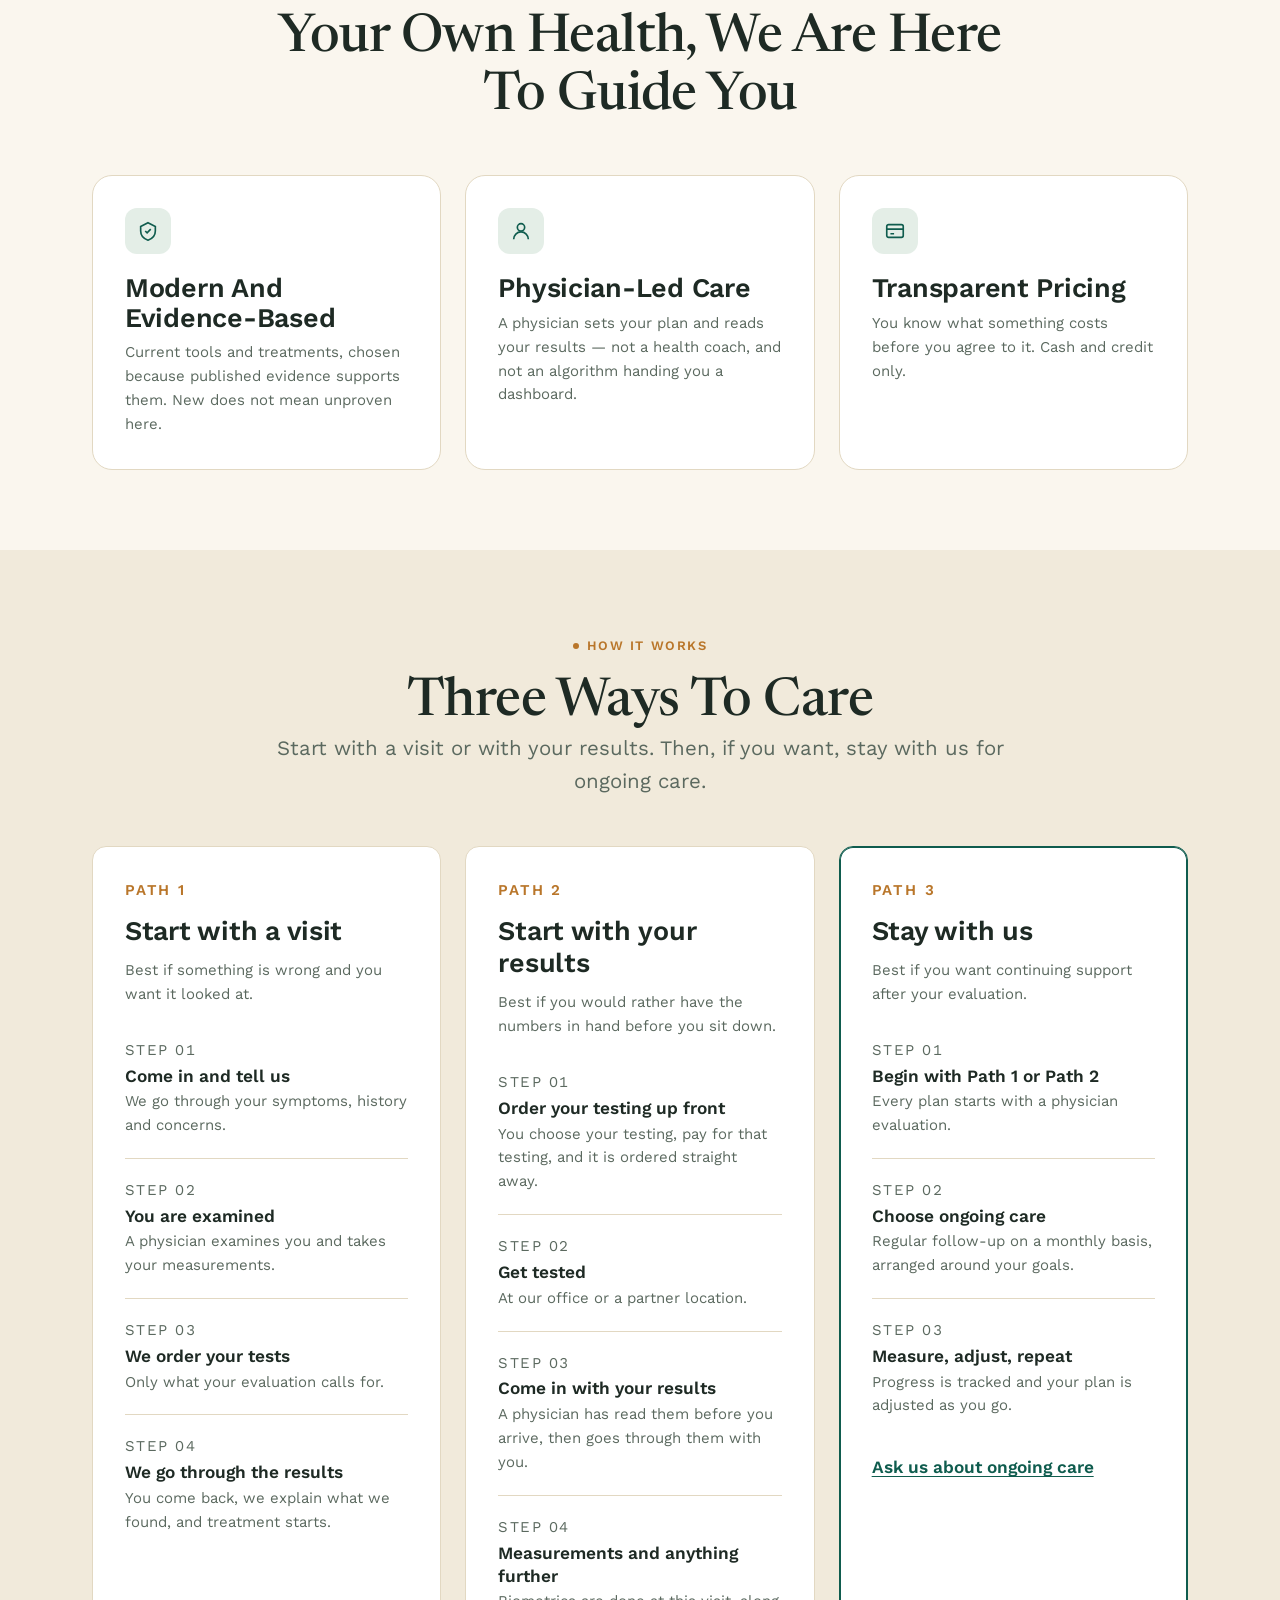
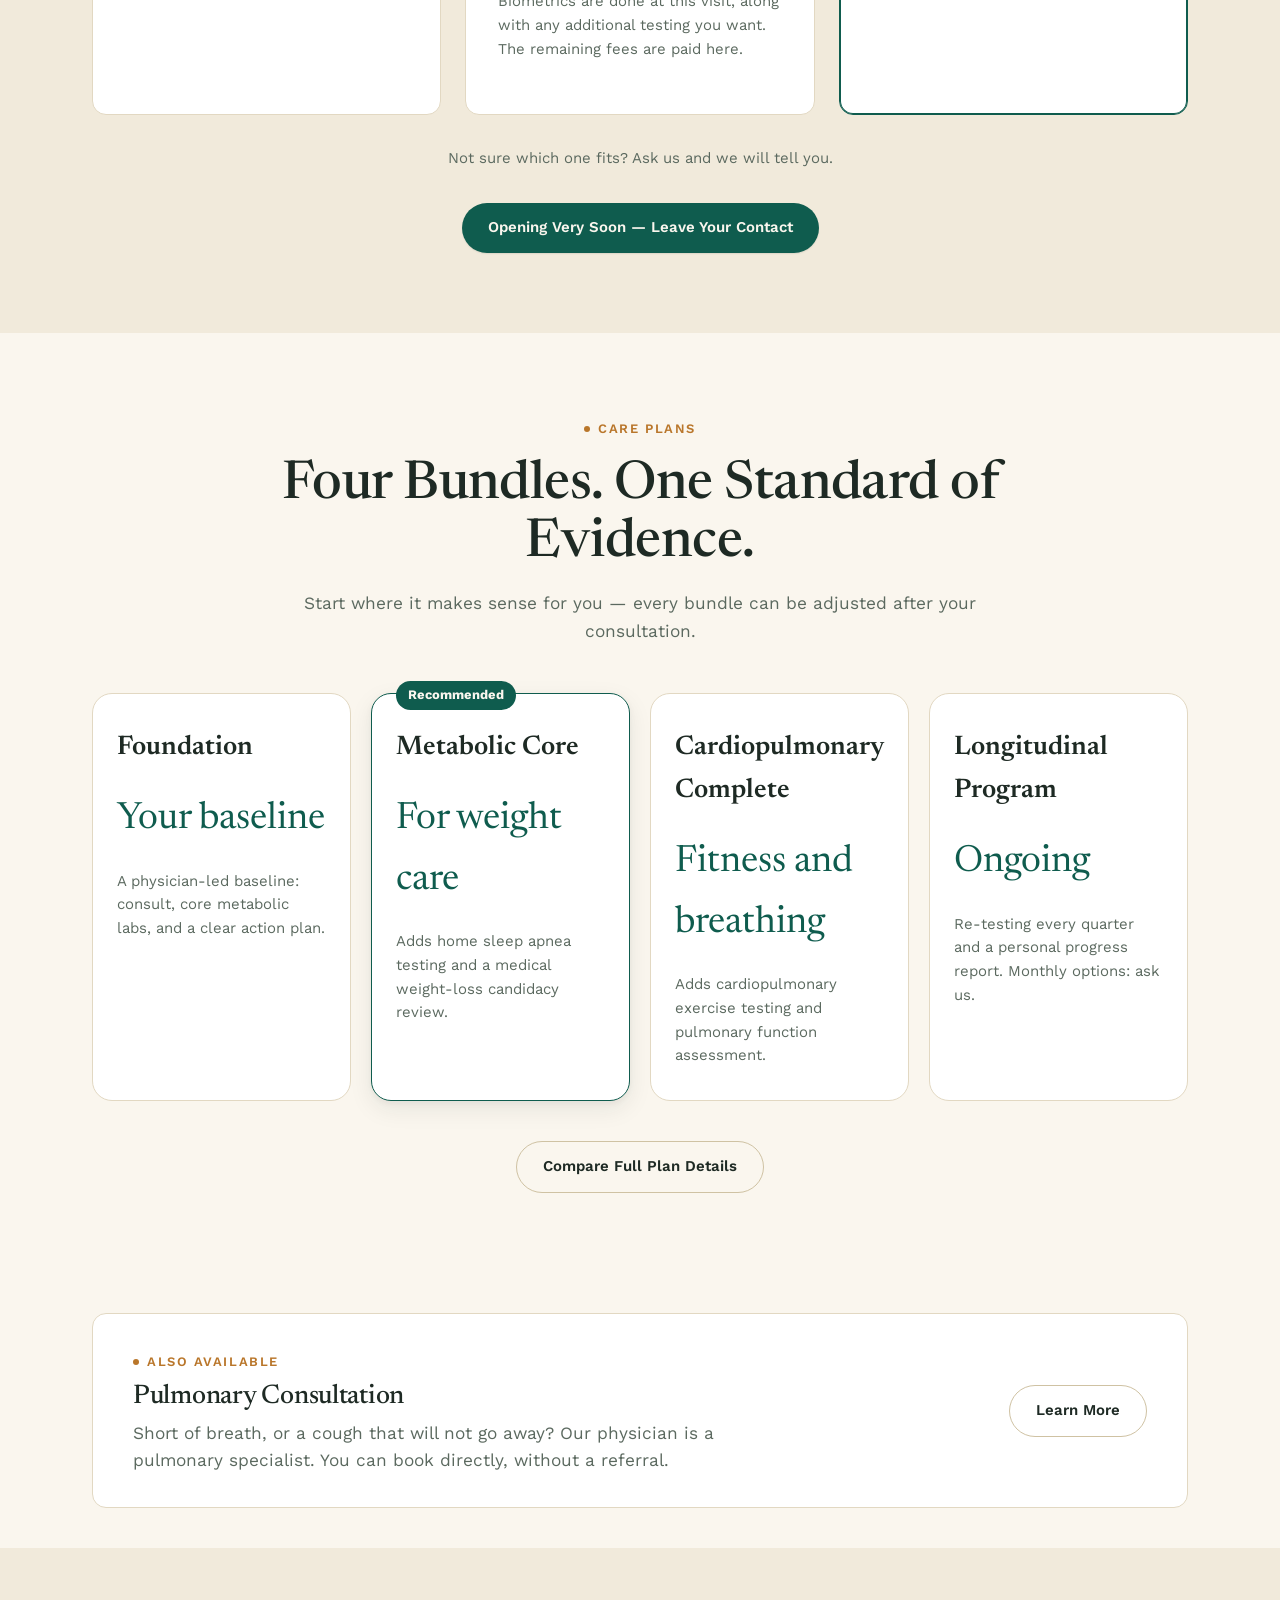
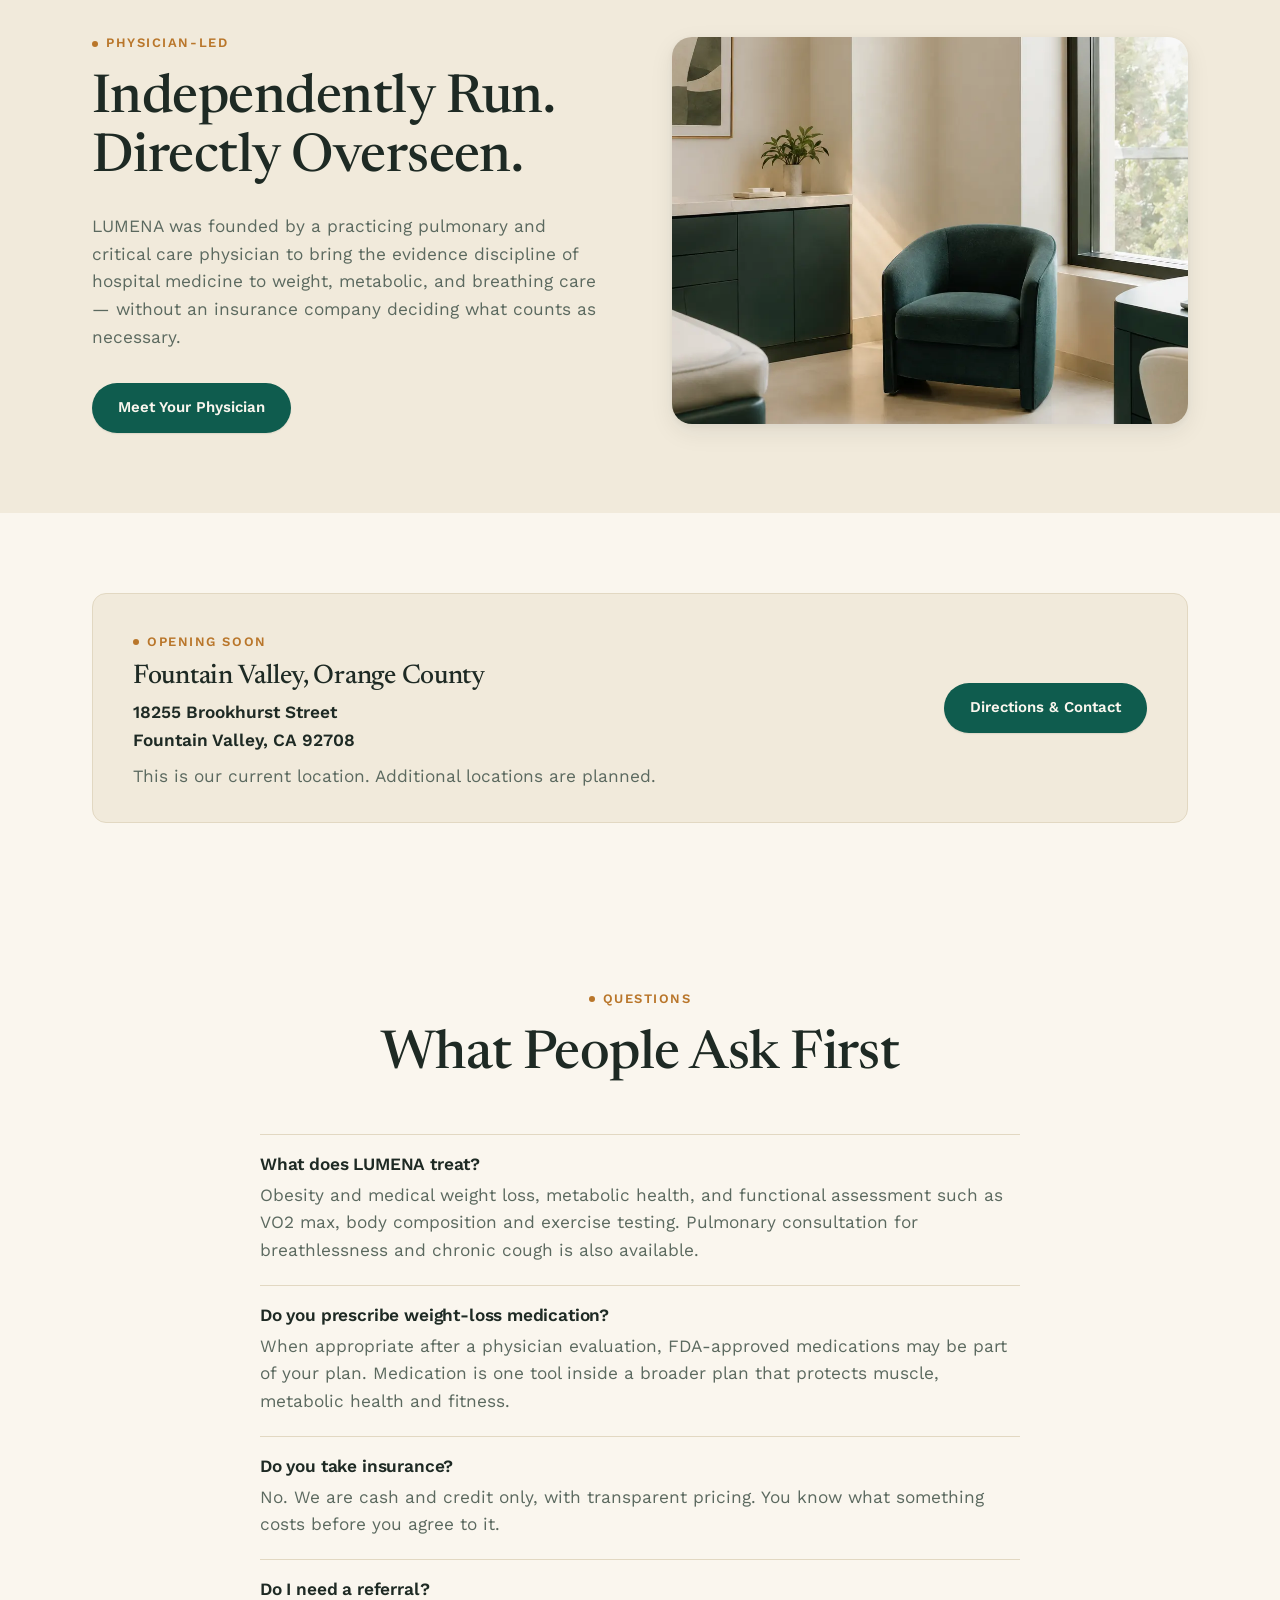
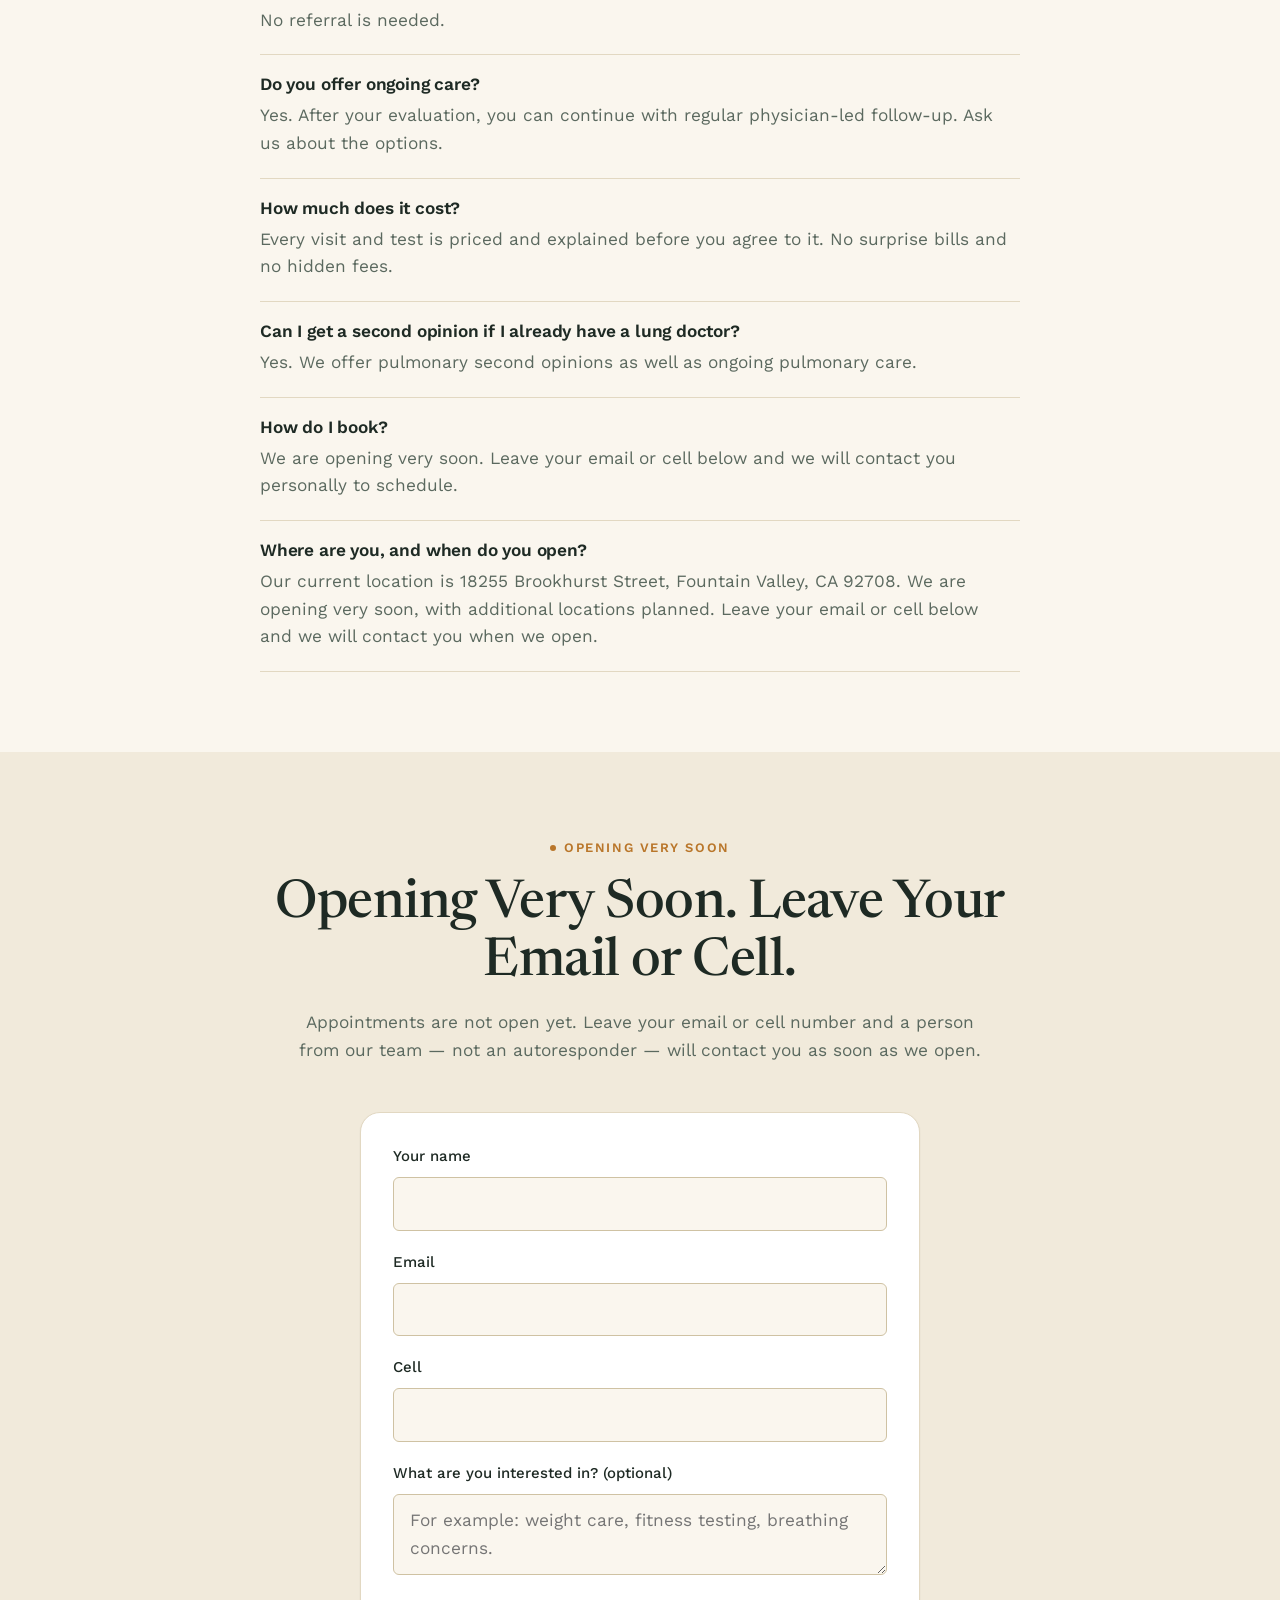
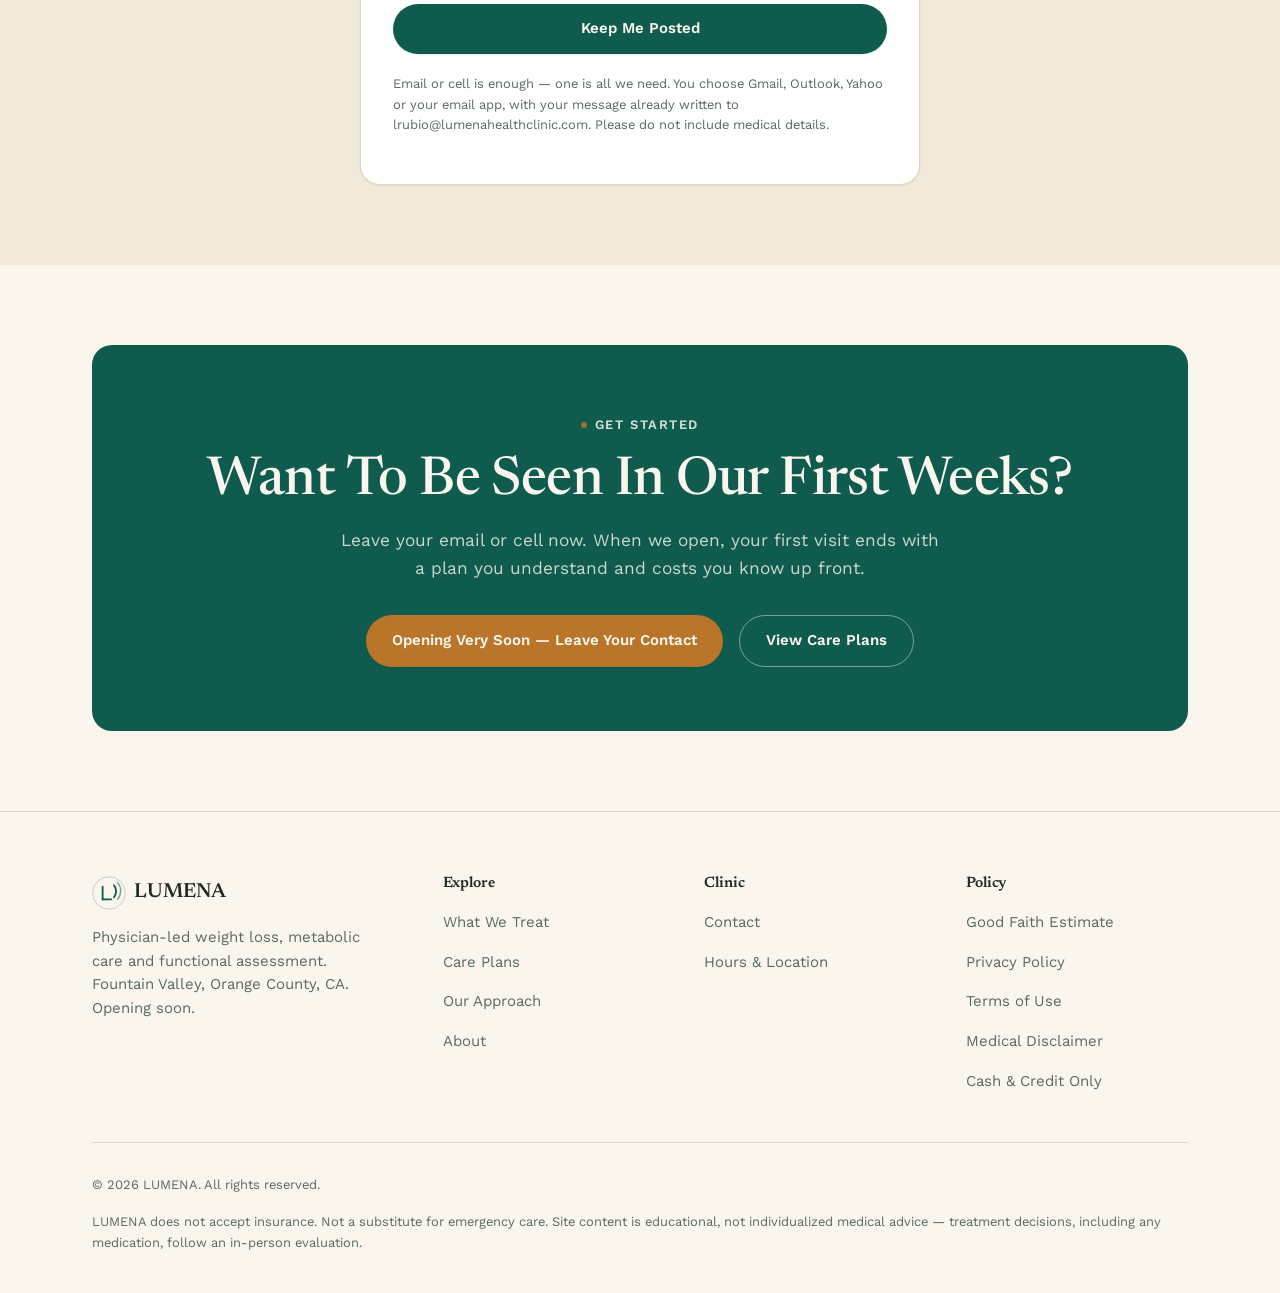
==== commit 3dde2613: "Contact: use Laura's verified mailbox; contact@ does not exist (bounces)" ====
--- a/index.html
+++ b/index.html
@@ -445,7 +445,7 @@
         <label class="fld"><span>Cell</span><input type="tel" name="phone" autocomplete="tel"></label>
         <label class="fld"><span>What are you interested in? (optional)</span><textarea name="reason" rows="2" placeholder="For example: weight care, fitness testing, breathing concerns."></textarea></label>
         <button type="submit" class="btn btn-primary btn-block">Keep Me Posted</button>
-        <p class="booking-fineprint">Email or cell is enough &mdash; one is all we need. You choose Gmail, Outlook, Yahoo or your email app, with your message already written to contact@lumenahealthclinic.com. Please do not include medical details.</p>
+        <p class="booking-fineprint">Email or cell is enough &mdash; one is all we need. You choose Gmail, Outlook, Yahoo or your email app, with your message already written to lrubio@lumenahealthclinic.com. Please do not include medical details.</p>
         <p class="booking-status" id="bookingStatus" role="status"></p>
       </form>
     </div>
